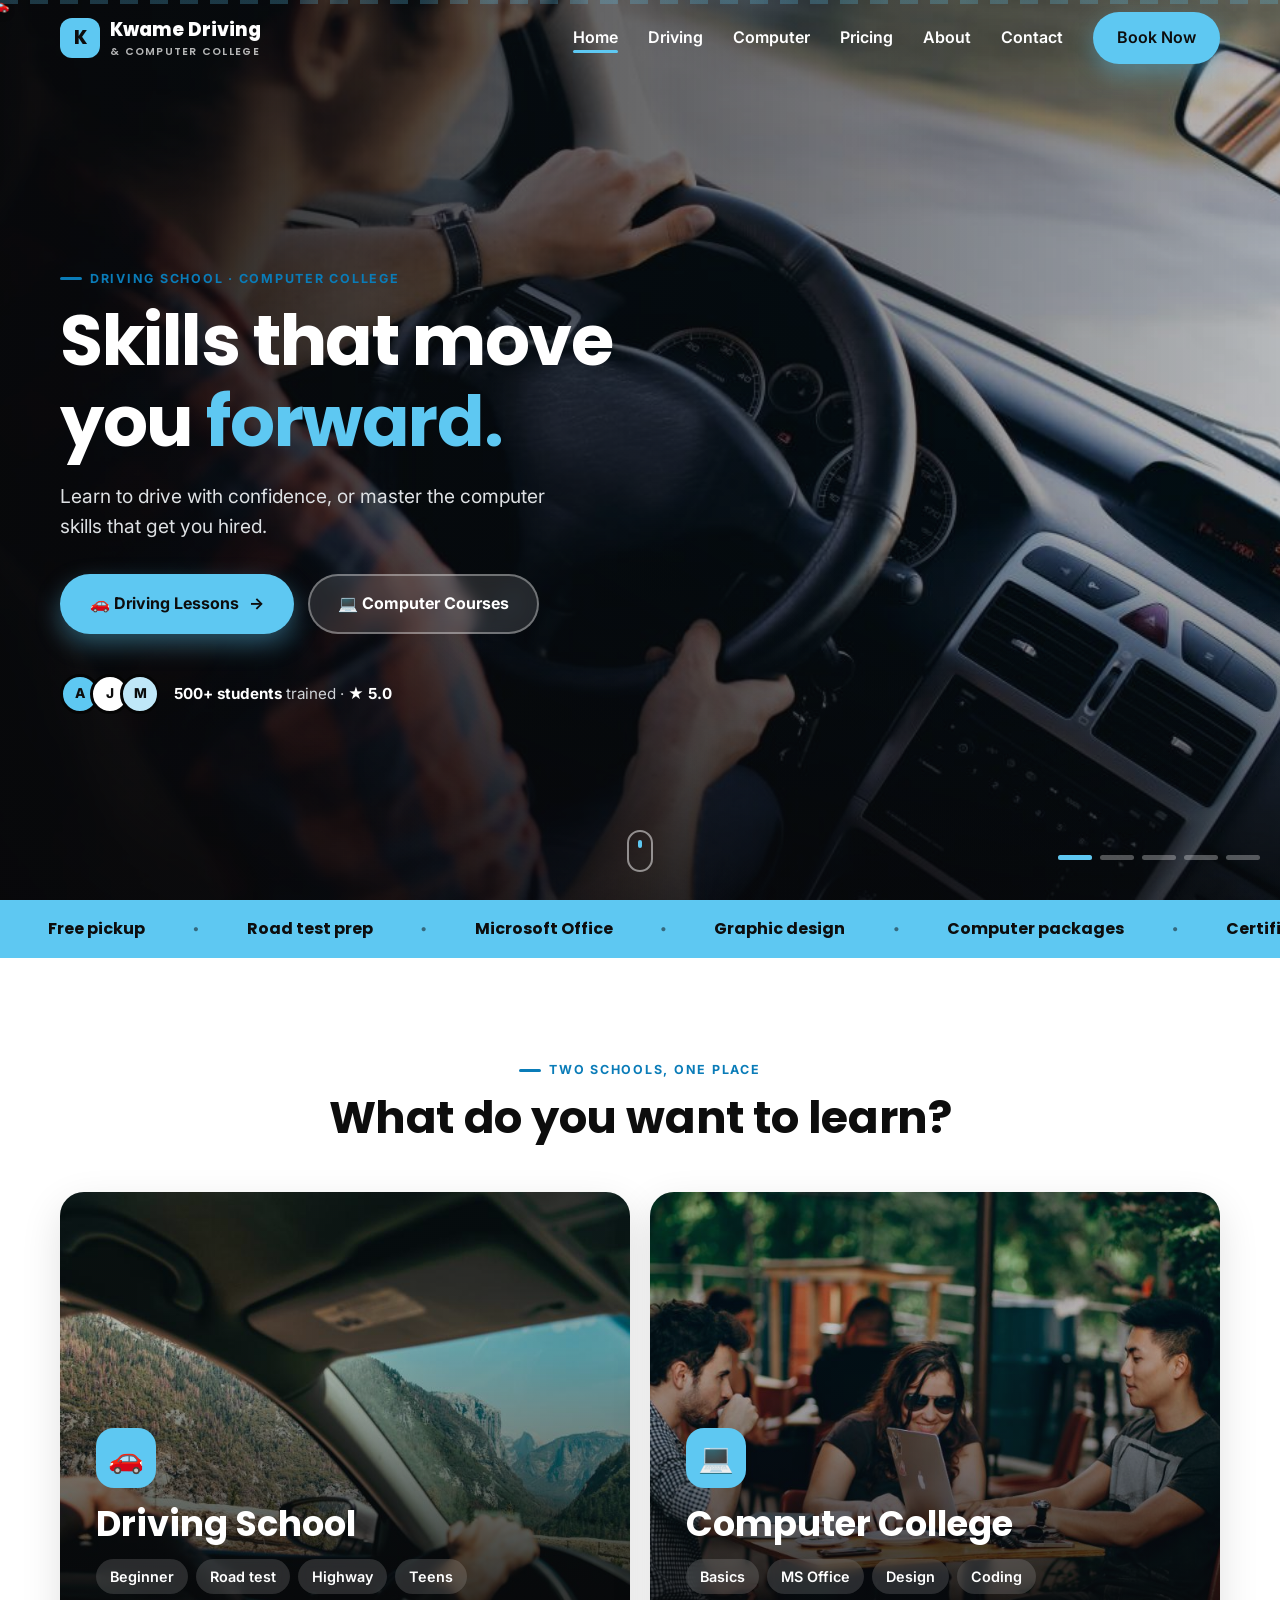
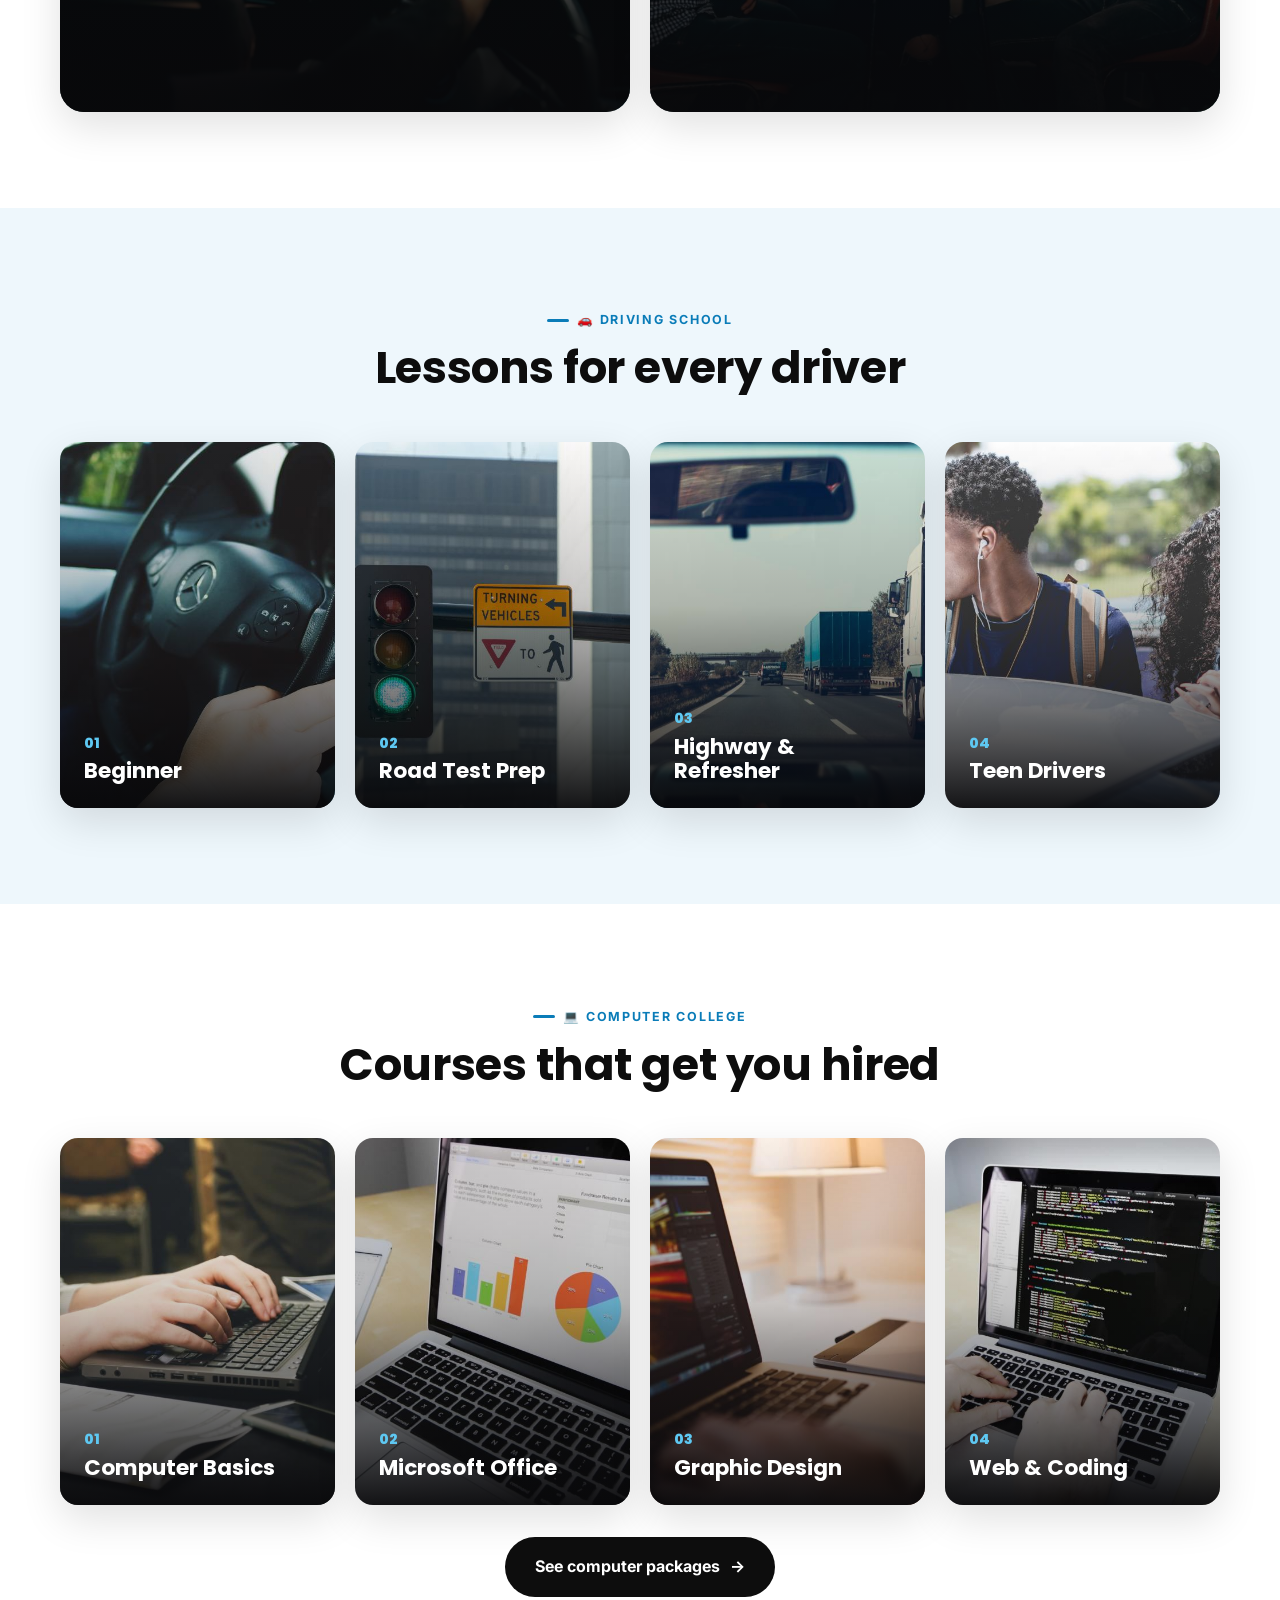
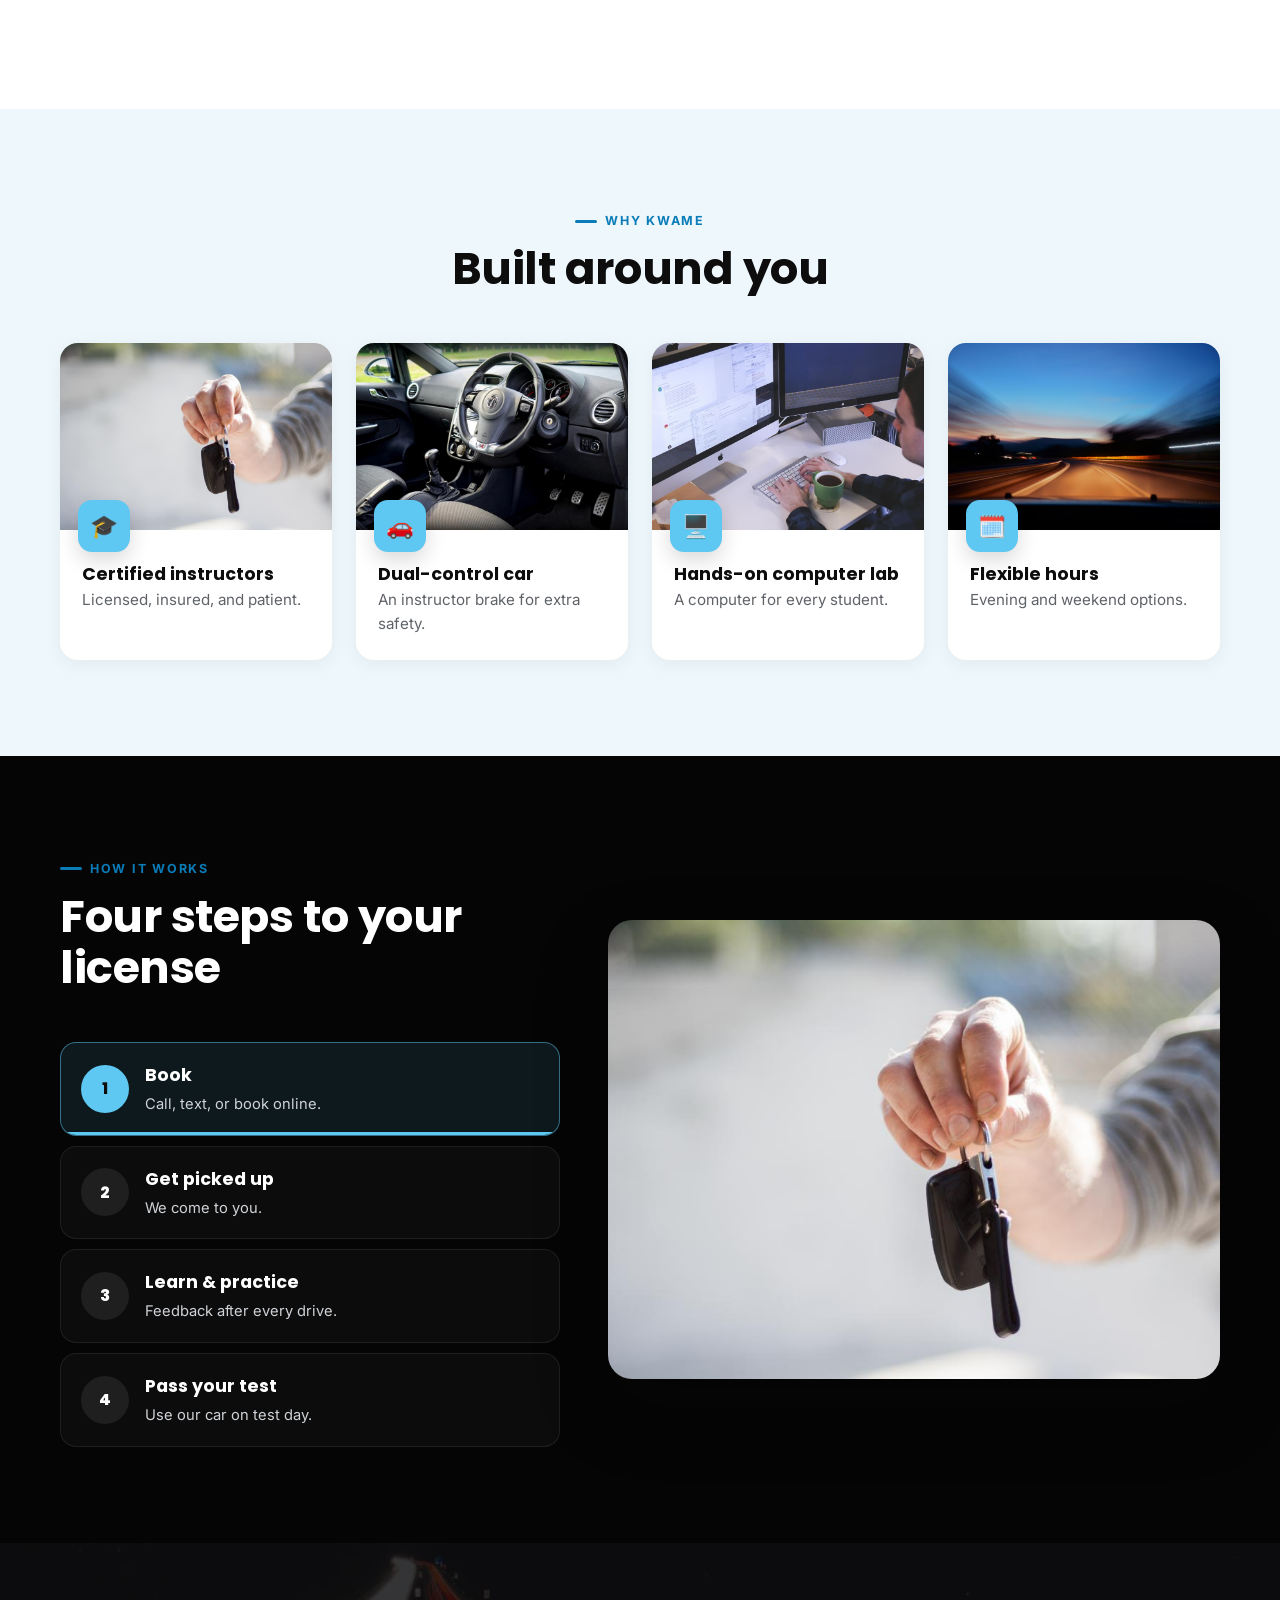
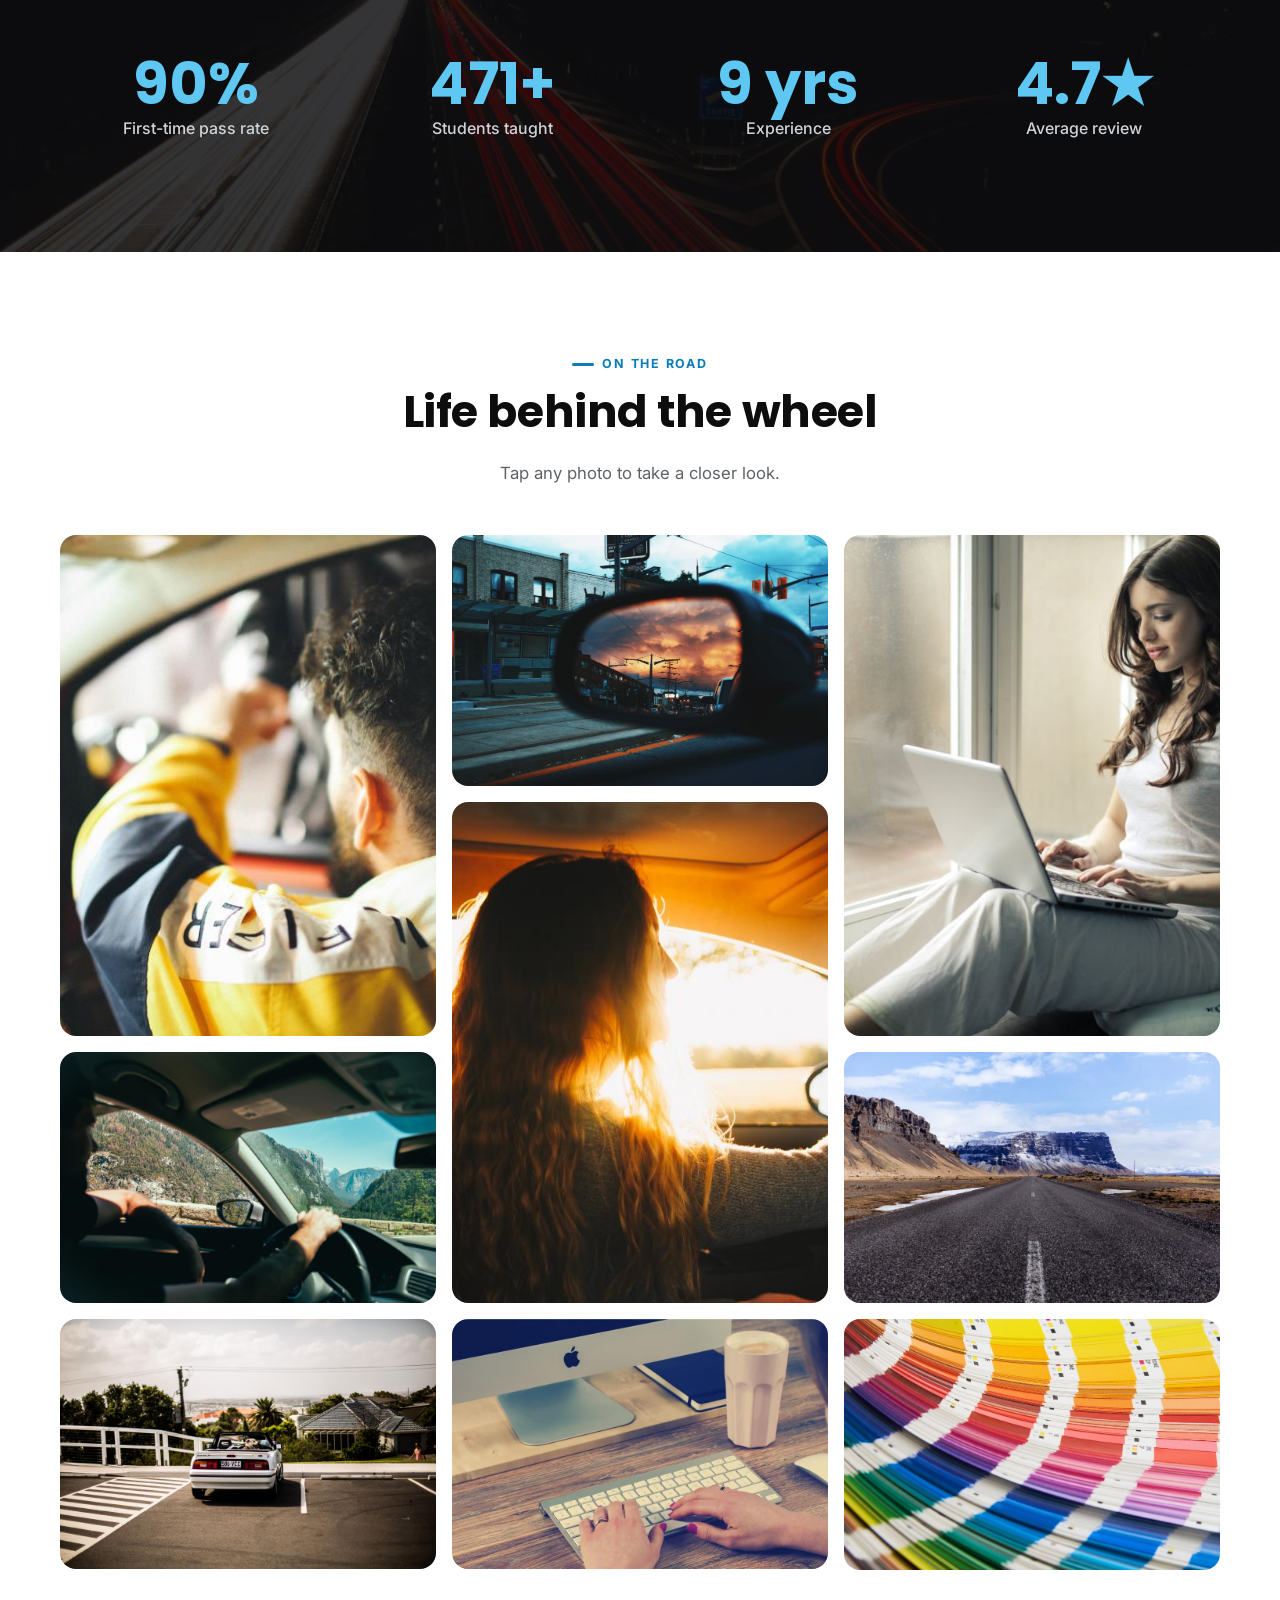
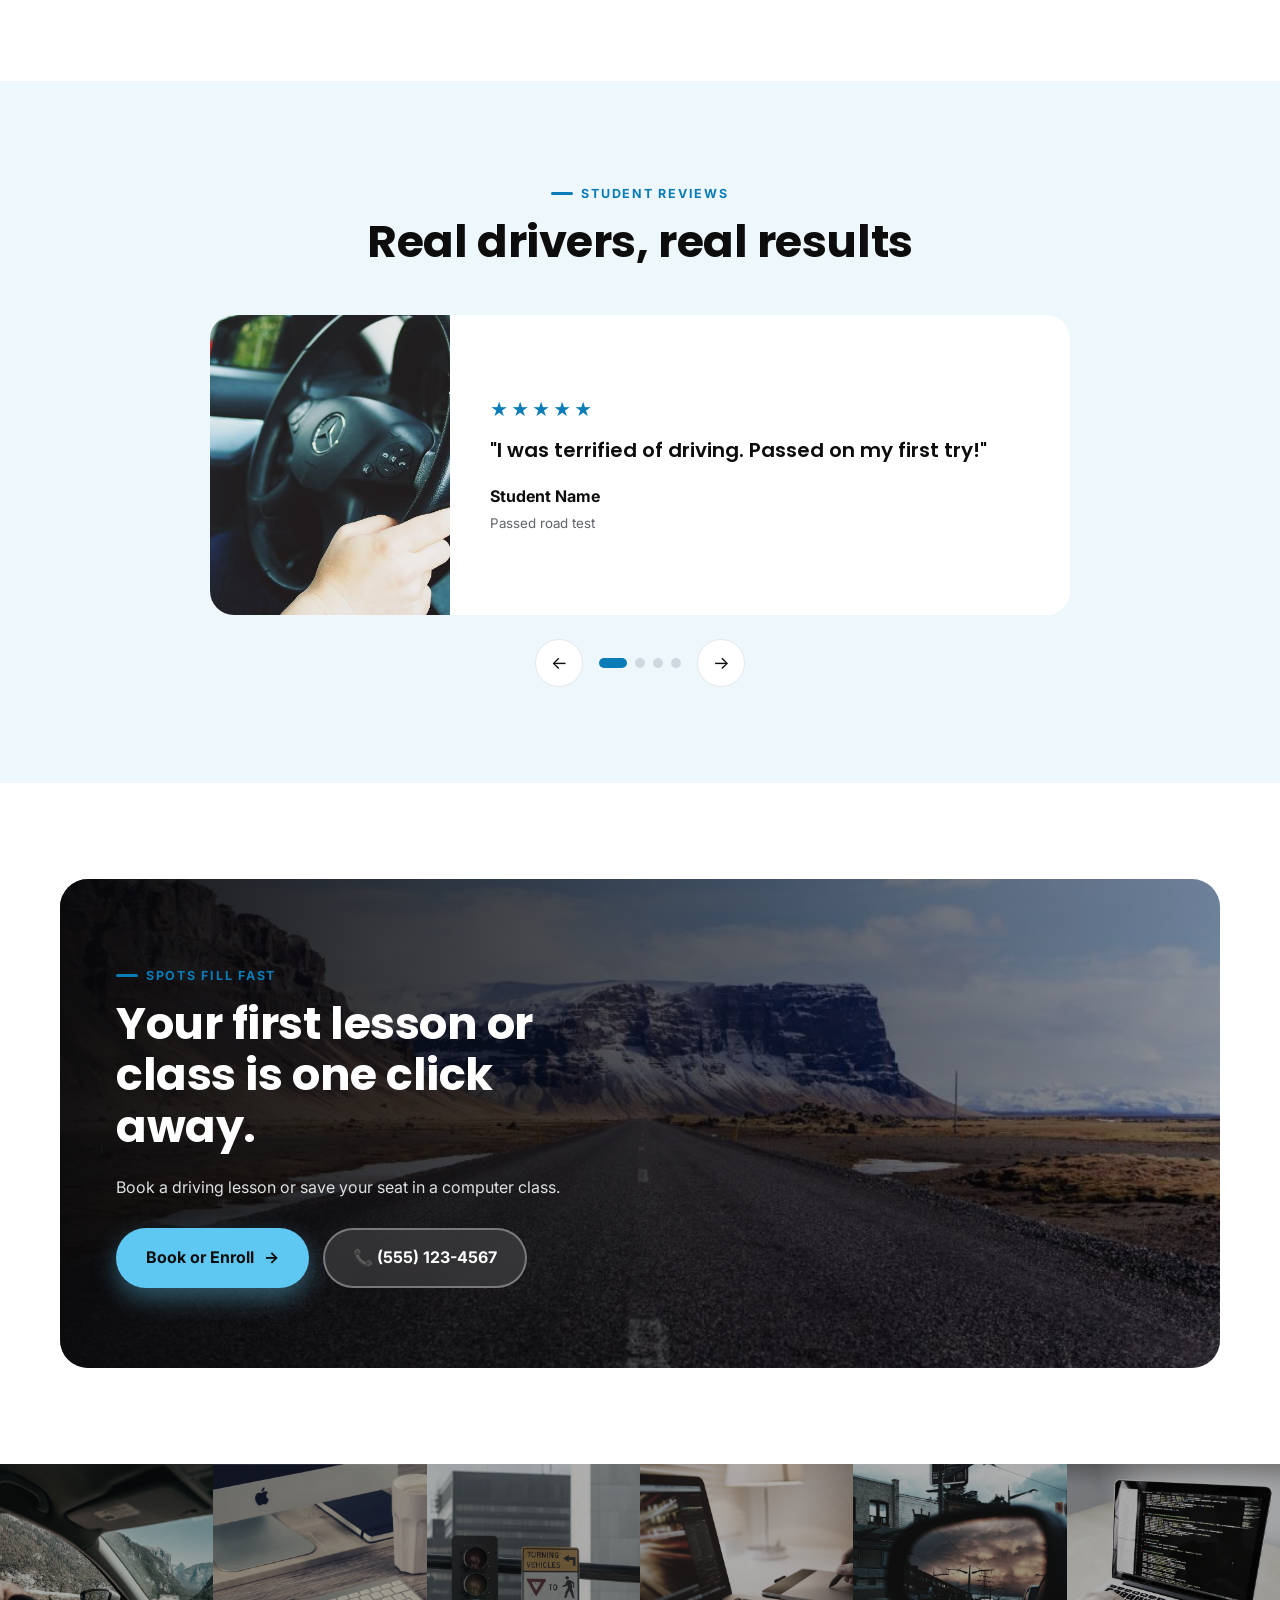
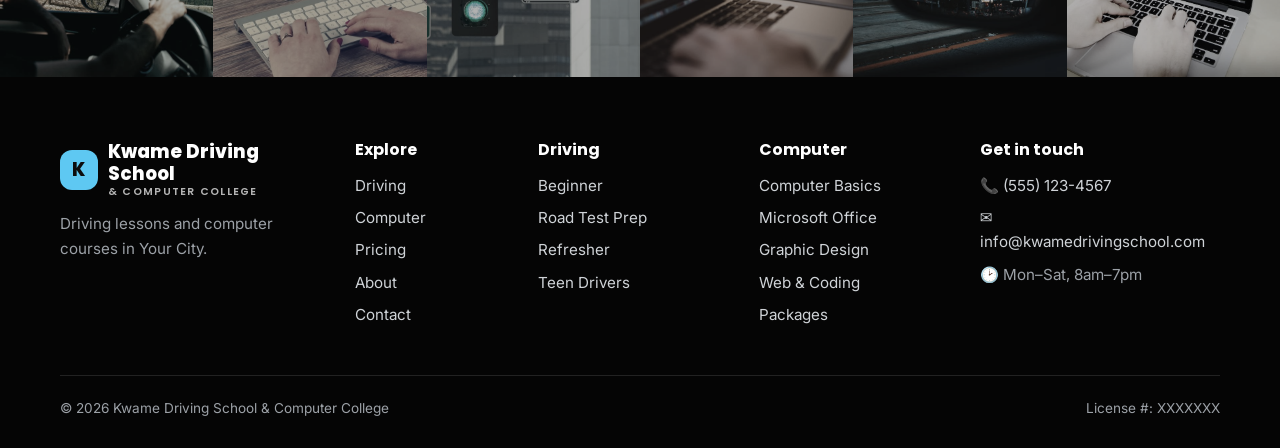
==== index.html @ 04b7e3d1 "Build Kwame Driving School & Computer College website Multi-page static site (HTML/CSS/JS) with driv" ====
<!DOCTYPE html>
<html lang="en">
<head>
  <meta charset="UTF-8" />
  <meta name="viewport" content="width=device-width, initial-scale=1.0" />
  <title>Kwame Driving School &amp; Computer College | Your City</title>
  <meta name="description" content="Driving lessons and computer courses in Your City. Road test prep, refresher lessons, Microsoft Office, graphic design, coding, and computer packages." />
  <link rel="preconnect" href="https://fonts.googleapis.com" />
  <link rel="preconnect" href="https://fonts.gstatic.com" crossorigin />
  <link href="https://fonts.googleapis.com/css2?family=Inter:wght@400;500;600;700&family=Poppins:wght@600;700;800&display=swap" rel="stylesheet" />
  <link rel="stylesheet" href="css/styles.css" />
  <link rel="preload" as="image" href="images/hero-driver.jpg" />
</head>
<body>

  <div class="road-progress" aria-hidden="true"><div class="bar"></div><span class="car">🚗</span></div>

  <header class="site-header">
    <div class="container nav">
      <a href="index.html" class="logo">
        <span class="logo-mark">K</span>
        <span>Kwame Driving<small>&amp; Computer College</small></span>
      </a>
      <button class="nav-toggle" aria-label="Open menu" aria-expanded="false"><span></span><span></span><span></span></button>
      <ul class="nav-links">
        <li><a href="index.html">Home</a></li>
        <li><a href="lessons.html">Driving</a></li>
        <li><a href="computers.html">Computer</a></li>
        <li><a href="pricing.html">Pricing</a></li>
        <li><a href="about.html">About</a></li>
        <li><a href="contact.html">Contact</a></li>
        <li><a href="contact.html" class="btn btn--primary">Book Now</a></li>
      </ul>
    </div>
  </header>

  <main>
    <!-- Hero slideshow -->
    <section class="hero">
      <div class="hero-slides">
        <div class="slide"><img src="images/hero-driver.jpg" alt="Driver with both hands on the steering wheel" /></div>
        <div class="slide"><img src="images/hands-on-wheel.jpg" alt="Driving along a mountain road" loading="lazy" /></div>
        <div class="slide"><img src="images/comp-group.jpg" alt="Students learning together on laptops" loading="lazy" /></div>
        <div class="slide"><img src="images/driver-sunset.jpg" alt="Driver at the wheel at sunset" loading="lazy" /></div>
        <div class="slide"><img src="images/comp-study.jpg" alt="Student working on a laptop" loading="lazy" /></div>
      </div>

      <div class="container">
        <div class="hero-content">
          <span class="eyebrow reveal">Driving School · Computer College</span>
          <h1 class="reveal" style="--d:.1s">Skills that move you <span class="hl">forward.</span></h1>
          <p class="lead reveal" style="--d:.2s">Learn to drive with confidence, or master the computer skills that get you hired.</p>
          <div class="hero-actions reveal" style="--d:.3s">
            <a href="lessons.html" class="btn btn--primary">🚗 Driving Lessons <span class="arrow">→</span></a>
            <a href="computers.html" class="btn btn--glass">💻 Computer Courses</a>
          </div>
          <div class="hero-trust reveal" style="--d:.4s">
            <div class="faces" aria-hidden="true"><span>A</span><span>J</span><span>M</span></div>
            <div><strong class="ph">500+ students</strong> trained · <strong class="ph">★ 5.0</strong></div>
          </div>
        </div>
      </div>

      <div class="hero-caption"><div class="hero-dots" aria-label="Choose photo"></div></div>
      <div class="scroll-cue" aria-hidden="true"></div>
    </section>

    <!-- Marquee -->
    <div class="marquee" aria-label="Highlights">
      <div class="marquee-track">
        <span>Free pickup</span><span>Road test prep</span><span>Microsoft Office</span><span>Graphic design</span><span>Computer packages</span><span>Certificates</span><span>Evenings &amp; Saturdays</span>
        <span aria-hidden="true">Free pickup</span><span aria-hidden="true">Road test prep</span><span aria-hidden="true">Microsoft Office</span><span aria-hidden="true">Graphic design</span><span aria-hidden="true">Computer packages</span><span aria-hidden="true">Certificates</span><span aria-hidden="true">Evenings &amp; Saturdays</span>
      </div>
    </div>

    <!-- Two schools: hover a panel to expand it -->
    <section class="section">
      <div class="container">
        <div class="section-head reveal">
          <span class="eyebrow">Two schools, one place</span>
          <h2>What do you want to learn?</h2>
        </div>
        <div class="duo reveal">
          <a class="duo-panel" href="lessons.html">
            <img src="images/hands-on-wheel.jpg" alt="Driving on a mountain road" loading="lazy" />
            <div class="duo-body">
              <span class="duo-icon">🚗</span>
              <h3>Driving School</h3>
              <ul class="duo-chips"><li>Beginner</li><li>Road test</li><li>Highway</li><li>Teens</li></ul>
              <span class="btn btn--primary">Explore Driving <span class="arrow">→</span></span>
            </div>
          </a>
          <a class="duo-panel" href="computers.html">
            <img src="images/comp-group.jpg" alt="Students learning on laptops" loading="lazy" />
            <div class="duo-body">
              <span class="duo-icon">💻</span>
              <h3>Computer College</h3>
              <ul class="duo-chips"><li>Basics</li><li>MS Office</li><li>Design</li><li>Coding</li></ul>
              <span class="btn btn--primary">Explore Computer <span class="arrow">→</span></span>
            </div>
          </a>
        </div>
      </div>
    </section>

    <!-- Driving tiles -->
    <section class="section section--soft">
      <div class="container">
        <div class="section-head reveal">
          <span class="eyebrow">🚗 Driving school</span>
          <h2>Lessons for every driver</h2>
        </div>
        <div class="tiles">
          <a class="tile reveal" href="lessons.html#beginner">
            <img src="images/start-engine.jpg" alt="Turning the key to start a car" loading="lazy" />
            <span class="go" aria-hidden="true">→</span>
            <div class="tile-body"><span class="num">01</span><h3>Beginner</h3><p>First time behind the wheel? We start slow and build you up.</p></div>
          </a>
          <a class="tile reveal" style="--d:.1s" href="lessons.html#road-test">
            <img src="images/traffic-light.jpg" alt="Traffic light at a city intersection" loading="lazy" />
            <span class="go" aria-hidden="true">→</span>
            <div class="tile-body"><span class="num">02</span><h3>Road Test Prep</h3><p>Mock tests, real routes, and our car on test day.</p></div>
          </a>
          <a class="tile reveal" style="--d:.2s" href="lessons.html#refresher">
            <img src="images/highway-trucks.jpg" alt="Driving on a highway beside trucks" loading="lazy" />
            <span class="go" aria-hidden="true">→</span>
            <div class="tile-body"><span class="num">03</span><h3>Highway &amp; Refresher</h3><p>Merging, lane changes, and rebuilding confidence.</p></div>
          </a>
          <a class="tile reveal" style="--d:.3s" href="lessons.html#teen">
            <img src="images/teen-drivers.jpg" alt="Two young people standing beside a car" loading="lazy" />
            <span class="go" aria-hidden="true">→</span>
            <div class="tile-body"><span class="num">04</span><h3>Teen Drivers</h3><p>School pickup and progress updates for parents.</p></div>
          </a>
        </div>
        <p class="swipe-hint">← Swipe to see more →</p>
      </div>
    </section>

    <!-- Computer tiles -->
    <section class="section">
      <div class="container">
        <div class="section-head reveal">
          <span class="eyebrow">💻 Computer college</span>
          <h2>Courses that get you hired</h2>
        </div>
        <div class="tiles">
          <a class="tile reveal" href="computers.html#basics">
            <img src="images/comp-basics.jpg" alt="Student typing on a laptop" loading="lazy" />
            <span class="go" aria-hidden="true">→</span>
            <div class="tile-body"><span class="num">01</span><h3>Computer Basics</h3><p>Typing, files, and Windows. No experience needed.</p></div>
          </a>
          <a class="tile reveal" style="--d:.1s" href="computers.html#office">
            <img src="images/comp-office.jpg" alt="Spreadsheet charts on a laptop" loading="lazy" />
            <span class="go" aria-hidden="true">→</span>
            <div class="tile-body"><span class="num">02</span><h3>Microsoft Office</h3><p>Word, Excel, and PowerPoint for work and school.</p></div>
          </a>
          <a class="tile reveal" style="--d:.2s" href="computers.html#design">
            <img src="images/comp-design.jpg" alt="Designer using a pen tablet" loading="lazy" />
            <span class="go" aria-hidden="true">→</span>
            <div class="tile-body"><span class="num">03</span><h3>Graphic Design</h3><p>Flyers, logos, and social media graphics.</p></div>
          </a>
          <a class="tile reveal" style="--d:.3s" href="computers.html#coding">
            <img src="images/comp-coding.jpg" alt="Writing code on a laptop" loading="lazy" />
            <span class="go" aria-hidden="true">→</span>
            <div class="tile-body"><span class="num">04</span><h3>Web &amp; Coding</h3><p>Build and publish your first website.</p></div>
          </a>
        </div>
        <p class="swipe-hint">← Swipe to see more →</p>
        <p class="text-center mt-32"><a href="computers.html#packages" class="btn btn--black">See computer packages <span class="arrow">→</span></a></p>
      </div>
    </section>

    <!-- Why us: photo cards -->
    <section class="section section--soft">
      <div class="container">
        <div class="section-head reveal">
          <span class="eyebrow">Why Kwame</span>
          <h2>Built around you</h2>
        </div>
        <div class="photo-cards">
          <article class="photo-card reveal">
            <div class="ph-img"><div class="clip"><img src="images/car-keys.jpg" alt="Handing over car keys" loading="lazy" /></div><span class="badge">🎓</span></div>
            <div class="body"><h3>Certified instructors</h3><p>Licensed, insured, and patient.</p></div>
          </article>
          <article class="photo-card reveal" style="--d:.1s">
            <div class="ph-img"><div class="clip"><img src="images/dual-control.jpg" alt="Modern car interior with steering wheel and pedals" loading="lazy" /></div><span class="badge">🚗</span></div>
            <div class="body"><h3>Dual-control car</h3><p>An instructor brake for extra safety.</p></div>
          </article>
          <article class="photo-card reveal" style="--d:.2s">
            <div class="ph-img"><div class="clip"><img src="images/comp-desktop.jpg" alt="Student working at a desktop computer" loading="lazy" /></div><span class="badge">🖥️</span></div>
            <div class="body"><h3>Hands-on computer lab</h3><p class="ph">A computer for every student.</p></div>
          </article>
          <article class="photo-card reveal" style="--d:.3s">
            <div class="ph-img"><div class="clip"><img src="images/dusk-drive.jpg" alt="Road at dusk seen through the windshield" loading="lazy" /></div><span class="badge">🗓️</span></div>
            <div class="body"><h3>Flexible hours</h3><p>Evening and weekend options.</p></div>
          </article>
        </div>
      </div>
    </section>

    <!-- Journey: interactive steps -->
    <section class="section section--dark">
      <div class="container">
        <div class="journey" data-tabs="vertical" data-autoplay>
          <div>
            <div class="section-head section-head--left reveal">
              <span class="eyebrow">How it works</span>
              <h2>Four steps to your license</h2>
            </div>
            <ul class="journey-steps" role="tablist" aria-orientation="vertical">
              <li><button role="tab" type="button"><span class="n">1</span><strong>Book</strong><small>Call, text, or book online.</small></button></li>
              <li><button role="tab" type="button"><span class="n">2</span><strong>Get picked up</strong><small>We come to you.</small></button></li>
              <li><button role="tab" type="button"><span class="n">3</span><strong>Learn &amp; practice</strong><small>Feedback after every drive.</small></button></li>
              <li><button role="tab" type="button"><span class="n">4</span><strong>Pass your test</strong><small>Use our car on test day.</small></button></li>
            </ul>
          </div>
          <div class="journey-stage reveal zoom" data-stage>
            <img src="images/car-keys.jpg" alt="Handing over car keys" loading="lazy" />
            <img src="images/city-street.jpg" alt="City street pickup" loading="lazy" />
            <img src="images/mirror-check.jpg" alt="Checking the side mirror" loading="lazy" />
            <img src="images/open-road.jpg" alt="Open road ahead" loading="lazy" />
          </div>
          <!-- Panels are visually represented by the photo stage -->
          <div role="tabpanel" class="sr-only">Book a lesson by phone, text, or online form.</div>
          <div role="tabpanel" class="sr-only" hidden>Your instructor picks you up from home, school, or work.</div>
          <div role="tabpanel" class="sr-only" hidden>Structured lessons with feedback after every drive.</div>
          <div role="tabpanel" class="sr-only" hidden>Practice the test route and use our car on test day.</div>
        </div>
      </div>
    </section>

    <!-- Stats with parallax photo -->
    <section class="stats-band">
      <img src="images/night-highway.jpg" alt="" data-parallax="0.15" loading="lazy" />
      <div class="container">
        <div class="stats">
          <div><strong class="ph" data-count="95" data-suffix="%">0%</strong><span>First-time pass rate</span></div>
          <div><strong class="ph" data-count="500" data-suffix="+">0</strong><span>Students taught</span></div>
          <div><strong class="ph" data-count="10" data-suffix=" yrs">0</strong><span>Experience</span></div>
          <div><strong class="ph" data-count="5.0" data-suffix="★">0</strong><span>Average review</span></div>
        </div>
      </div>
    </section>

    <!-- Gallery -->
    <section class="section">
      <div class="container">
        <div class="section-head reveal">
          <span class="eyebrow">On the road</span>
          <h2>Life behind the wheel</h2>
          <p>Tap any photo to take a closer look.</p>
        </div>
        <div class="gallery reveal" data-gallery>
          <button type="button" class="tall"><img src="images/driver-turning.jpg" alt="Driver checking over their shoulder" loading="lazy" /></button>
          <button type="button"><img src="images/hands-on-wheel.jpg" alt="Hands on the wheel on a mountain road" loading="lazy" /></button>
          <button type="button"><img src="images/parking-lot.jpg" alt="Car parked between lines in a lot" loading="lazy" /></button>
          <button type="button"><img src="images/mirror-check.jpg" alt="Sunset reflected in the side mirror" loading="lazy" /></button>
          <button type="button" class="tall"><img src="images/driver-sunset.jpg" alt="Driver at sunset" loading="lazy" /></button>
          <button type="button"><img src="images/comp-typing.jpg" alt="Hands typing on a keyboard" loading="lazy" /></button>
          <button type="button" class="tall"><img src="images/comp-student.jpg" alt="Student learning on a laptop" loading="lazy" /></button>
          <button type="button"><img src="images/road-ahead.jpg" alt="Straight road toward the mountains" loading="lazy" /></button>
          <button type="button"><img src="images/comp-colors.jpg" alt="Color swatches from a design class" loading="lazy" /></button>
        </div>
      </div>
    </section>

    <!-- Reviews carousel (placeholders: replace with real student reviews) -->
    <section class="section section--soft">
      <div class="container">
        <div class="section-head reveal">
          <span class="eyebrow">Student reviews</span>
          <h2>Real drivers, real results</h2>
        </div>
        <div class="carousel reveal" data-carousel aria-roledescription="carousel">
          <div class="carousel-viewport">
            <div class="carousel-track">
              <div class="review ph">
                <img src="images/start-engine.jpg" alt="" loading="lazy" />
                <div class="text">
                  <div class="stars" aria-label="5 stars">★★★★★</div>
                  <blockquote>"I was terrified of driving. Passed on my first try!"</blockquote>
                  <div class="who"><strong>Student Name</strong><small>Passed road test</small></div>
                </div>
              </div>
              <div class="review ph">
                <img src="images/city-street.jpg" alt="" loading="lazy" />
                <div class="text">
                  <div class="stars" aria-label="5 stars">★★★★★</div>
                  <blockquote>"School pickup made it so easy. My daughter loved every lesson."</blockquote>
                  <div class="who"><strong>Parent Name</strong><small>Parent of teen driver</small></div>
                </div>
              </div>
              <div class="review ph">
                <img src="images/highway-trucks.jpg" alt="" loading="lazy" />
                <div class="text">
                  <div class="stars" aria-label="5 stars">★★★★★</div>
                  <blockquote>"Two highway lessons and I feel like myself again."</blockquote>
                  <div class="who"><strong>Student Name</strong><small>Refresher student</small></div>
                </div>
              </div>
              <div class="review ph">
                <img src="images/comp-office.jpg" alt="" loading="lazy" />
                <div class="text">
                  <div class="stars" aria-label="5 stars">★★★★★</div>
                  <blockquote>"The Office Pro package helped me land an admin job."</blockquote>
                  <div class="who"><strong>Student Name</strong><small>Computer college graduate</small></div>
                </div>
              </div>
            </div>
          </div>
          <div class="carousel-controls">
            <button class="arrow-btn prev" type="button" aria-label="Previous review">←</button>
            <div class="carousel-dots"></div>
            <button class="arrow-btn next" type="button" aria-label="Next review">→</button>
          </div>
        </div>
      </div>
    </section>

    <!-- CTA -->
    <section class="section">
      <div class="container">
        <div class="cta-photo reveal zoom">
          <img src="images/road-ahead.jpg" alt="" loading="lazy" />
          <span class="eyebrow">Spots fill fast</span>
          <h2>Your first lesson or class is one click away.</h2>
          <p>Book a driving lesson or save your seat in a computer class.</p>
          <div class="actions">
            <a href="contact.html" class="btn btn--primary">Book or Enroll <span class="arrow">→</span></a>
            <a href="tel:+15551234567" class="btn btn--glass ph">📞 (555) 123-4567</a>
          </div>
        </div>
      </div>
    </section>
  </main>

  <footer class="site-footer">
    <div class="footer-photos" aria-hidden="true">
      <img src="images/hands-on-wheel.jpg" alt="" loading="lazy" />
      <img src="images/comp-typing.jpg" alt="" loading="lazy" />
      <img src="images/traffic-light.jpg" alt="" loading="lazy" />
      <img src="images/comp-design.jpg" alt="" loading="lazy" />
      <img src="images/mirror-check.jpg" alt="" loading="lazy" />
      <img src="images/comp-coding.jpg" alt="" loading="lazy" />
    </div>
    <div class="container">
      <div class="footer-grid">
        <div>
          <a href="index.html" class="logo"><span class="logo-mark">K</span><span>Kwame Driving School<small>&amp; Computer College</small></span></a>
          <p>Driving lessons and computer courses in <span class="ph">Your City</span>.</p>
        </div>
        <div>
          <h4>Explore</h4>
          <ul>
            <li><a href="lessons.html">Driving</a></li>
            <li><a href="computers.html">Computer</a></li>
            <li><a href="pricing.html">Pricing</a></li>
            <li><a href="about.html">About</a></li>
            <li><a href="contact.html">Contact</a></li>
          </ul>
        </div>
        <div>
          <h4>Driving</h4>
          <ul>
            <li><a href="lessons.html#beginner">Beginner</a></li>
            <li><a href="lessons.html#road-test">Road Test Prep</a></li>
            <li><a href="lessons.html#refresher">Refresher</a></li>
            <li><a href="lessons.html#teen">Teen Drivers</a></li>
          </ul>
        </div>
        <div>
          <h4>Computer</h4>
          <ul>
            <li><a href="computers.html#basics">Computer Basics</a></li>
            <li><a href="computers.html#office">Microsoft Office</a></li>
            <li><a href="computers.html#design">Graphic Design</a></li>
            <li><a href="computers.html#coding">Web &amp; Coding</a></li>
            <li><a href="computers.html#packages">Packages</a></li>
          </ul>
        </div>
        <div>
          <h4>Get in touch</h4>
          <ul>
            <li><a class="ph" href="tel:+15551234567">📞 (555) 123-4567</a></li>
            <li><a class="ph" href="mailto:info@kwamedrivingschool.com">✉️ info@kwamedrivingschool.com</a></li>
            <li class="ph">🕑 Mon–Sat, 8am–7pm</li>
          </ul>
        </div>
      </div>
      <div class="footer-bottom">
        <span>© <span data-year></span> Kwame Driving School &amp; Computer College</span>
        <span class="ph">License #: XXXXXXX</span>
      </div>
    </div>
  </footer>

  <button class="to-top" type="button" aria-label="Back to top">↑</button>
  <a class="btn btn--primary mobile-cta" href="contact.html">Book or Enroll →</a>

  <script src="js/main.js"></script>
</body>
</html>
---- css/styles.css ----
/* ==========================================================================
   Kwame Driving School — shared styles
   Brand colors live in :root. Change them here and the whole site updates.
   ========================================================================== */

:root {
  --black: #0d0d0d;
  --black-2: #262626;
  --black-deep: #050505;
  --blue: #5ec8f2;
  --blue-dark: #0a7cb8;
  --ink: #111111;
  --muted: #5f6368;
  --line: #e1e8ee;
  --bg: #ffffff;
  --bg-soft: #eef7fc;
  --green: #1f9d55;
  --radius: 18px;
  --shadow: 0 14px 40px rgba(0, 0, 0, 0.12);
  --shadow-lg: 0 30px 70px rgba(8, 8, 10, 0.28);
  --max: 1200px;
  --header-h: 76px;
  --ease: cubic-bezier(0.22, 1, 0.36, 1);
}

*,
*::before,
*::after { box-sizing: border-box; }

html { scroll-behavior: smooth; scroll-padding-top: var(--header-h); }

body {
  margin: 0;
  font-family: "Inter", system-ui, -apple-system, "Segoe UI", Roboto, sans-serif;
  color: var(--ink);
  background: var(--bg);
  line-height: 1.6;
  -webkit-font-smoothing: antialiased;
  overflow-x: hidden;
}
body.no-scroll { overflow: hidden; }

[hidden] { display: none !important; }
img { max-width: 100%; display: block; }
a { color: inherit; }
button { font: inherit; }

h1, h2, h3, h4 {
  font-family: "Poppins", "Inter", system-ui, sans-serif;
  line-height: 1.15;
  margin: 0 0 0.5em;
  color: var(--black);
}
h1 { font-size: clamp(2.4rem, 6vw, 4.4rem); letter-spacing: -0.02em; }
h2 { font-size: clamp(1.8rem, 4vw, 2.8rem); letter-spacing: -0.01em; }
h3 { font-size: 1.25rem; }
p  { margin: 0 0 1em; }

:focus-visible { outline: 3px solid var(--blue); outline-offset: 3px; border-radius: 6px; }

.container { width: 100%; max-width: var(--max); margin: 0 auto; padding: 0 20px; }
.section { padding: 96px 0; }
.section--soft { background: var(--bg-soft); }
.section--dark { background: var(--black-deep); color: #cfd3d7; }
.section--dark h2, .section--dark h3 { color: #fff; }

.section-head { max-width: 640px; margin: 0 auto 48px; text-align: center; }
.section-head p { color: var(--muted); font-size: 1.05rem; }
.section--dark .section-head p { color: #a7adb3; }
.section-head--left { margin-left: 0; text-align: left; }

.eyebrow {
  display: inline-flex;
  align-items: center;
  gap: 8px;
  font-size: 0.78rem;
  font-weight: 700;
  letter-spacing: 0.14em;
  text-transform: uppercase;
  color: var(--blue-dark);
  margin-bottom: 12px;
}
.eyebrow::before { content: ""; width: 22px; height: 3px; border-radius: 2px; background: currentColor; }

/* ---------- Buttons ---------- */
.btn {
  display: inline-flex;
  align-items: center;
  justify-content: center;
  gap: 10px;
  padding: 15px 28px;
  border-radius: 999px;
  font-weight: 700;
  font-size: 1rem;
  text-decoration: none;
  border: 2px solid transparent;
  cursor: pointer;
  position: relative;
  overflow: hidden;
  isolation: isolate;
  transition: transform 0.25s var(--ease), box-shadow 0.25s var(--ease), background 0.2s, color 0.2s;
}
.btn::after {
  /* sheen sweep on hover */
  content: "";
  position: absolute;
  inset: 0;
  background: linear-gradient(120deg, transparent 30%, rgba(255, 255, 255, 0.45) 50%, transparent 70%);
  transform: translateX(-120%);
  transition: transform 0.6s var(--ease);
  z-index: -1;
}
.btn:hover { transform: translateY(-3px); }
.btn:hover::after { transform: translateX(120%); }
.btn:active { transform: translateY(0); }
.btn:disabled { opacity: 0.6; cursor: wait; }
.btn--primary { background: var(--blue); color: var(--black); box-shadow: 0 10px 24px rgba(94, 200, 242, 0.4); }
.btn--primary:hover { background: #8ad8f7; box-shadow: 0 16px 34px rgba(94, 200, 242, 0.5); }
.btn--glass { background: rgba(255, 255, 255, 0.12); color: #fff; border-color: rgba(255, 255, 255, 0.35); backdrop-filter: blur(8px); }
.btn--glass:hover { background: rgba(255, 255, 255, 0.22); }
.btn--black { background: var(--black); color: #fff; }
.btn--black:hover { background: var(--black-2); box-shadow: var(--shadow); }
.btn--ghost { background: transparent; color: var(--black); border-color: var(--line); }
.btn--ghost:hover { border-color: var(--black); }
.btn--block { width: 100%; }
.btn .arrow { transition: transform 0.25s var(--ease); }
.btn:hover .arrow { transform: translateX(4px); }

/* ---------- Road progress bar ---------- */
.road-progress {
  position: fixed;
  top: 0;
  left: 0;
  right: 0;
  height: 4px;
  z-index: 200;
  background: repeating-linear-gradient(90deg, rgba(94, 200, 242, 0.25) 0 18px, transparent 18px 30px);
  pointer-events: none;
}
.road-progress .bar { height: 100%; width: 0; background: var(--blue); }
.road-progress .car {
  position: absolute;
  top: -3px;
  left: 0;
  font-size: 15px;
  line-height: 1;
  transform: translateX(-50%) scaleX(-1);
  filter: drop-shadow(0 2px 3px rgba(0, 0, 0, 0.3));
}

/* ---------- Header ---------- */
.site-header {
  position: fixed;
  top: 0;
  left: 0;
  right: 0;
  z-index: 100;
  height: var(--header-h);
  transition: background 0.3s, box-shadow 0.3s, height 0.3s var(--ease);
}
.site-header.scrolled {
  background: rgba(255, 255, 255, 0.92);
  backdrop-filter: blur(14px) saturate(160%);
  box-shadow: 0 6px 24px rgba(0, 0, 0, 0.08);
  --header-h: 64px;
}
/* backdrop-filter would trap the fixed full-screen menu inside the header */
.site-header.menu-open { backdrop-filter: none; }
.nav { display: flex; align-items: center; justify-content: space-between; height: 100%; gap: 20px; }

.logo {
  display: flex;
  align-items: center;
  gap: 10px;
  text-decoration: none;
  font-family: "Poppins", sans-serif;
  font-weight: 800;
  font-size: 1.15rem;
  color: #fff;
  transition: color 0.3s;
}
.scrolled .logo { color: var(--black); }
.logo-mark {
  width: 40px;
  height: 40px;
  border-radius: 12px;
  background: var(--blue);
  display: grid;
  place-items: center;
  color: var(--black);
  font-size: 1.15rem;
  transition: transform 0.4s var(--ease);
}
.logo:hover .logo-mark { transform: rotate(-12deg) scale(1.05); }
.logo small { display: block; font-size: 0.66rem; font-weight: 600; opacity: 0.7; letter-spacing: 0.12em; text-transform: uppercase; }

.nav-links { display: flex; align-items: center; gap: 30px; list-style: none; margin: 0; padding: 0; }
.nav-links a { text-decoration: none; font-weight: 600; color: #fff; position: relative; transition: color 0.3s; }
.scrolled .nav-links a:not(.btn) { color: var(--ink); }
.nav-links a:not(.btn)::after {
  content: "";
  position: absolute;
  left: 0;
  bottom: -6px;
  width: 100%;
  height: 3px;
  border-radius: 2px;
  background: var(--blue);
  transform: scaleX(0);
  transform-origin: left;
  transition: transform 0.3s var(--ease);
}
.nav-links a:not(.btn):hover::after,
.nav-links a.active::after { transform: scaleX(1); }
.nav-links .btn { padding: 11px 22px; color: var(--black); }
.nav-phone { display: inline-flex; align-items: center; gap: 6px; }

.nav-toggle {
  display: none;
  background: rgba(255, 255, 255, 0.15);
  border: 0;
  border-radius: 12px;
  padding: 10px;
  cursor: pointer;
}
.scrolled .nav-toggle { background: var(--bg-soft); }
.nav-toggle span { display: block; width: 22px; height: 2px; background: #fff; margin: 5px 0; transition: transform 0.3s var(--ease), opacity 0.2s; }
.scrolled .nav-toggle span { background: var(--black); }

@media (max-width: 1060px) {
  .nav-toggle { display: block; z-index: 2; }
  .nav-links {
    position: fixed;
    inset: 0;
    flex-direction: column;
    justify-content: center;
    gap: 6px;
    background: rgba(8, 8, 10, 0.97);
    backdrop-filter: blur(10px);
    clip-path: circle(0 at calc(100% - 40px) 38px);
    transition: clip-path 0.6s var(--ease);
  }
  .nav-links.open { clip-path: circle(150% at calc(100% - 40px) 38px); }
  .nav-links li { opacity: 0; transform: translateY(16px); transition: opacity 0.4s, transform 0.4s var(--ease); }
  .nav-links.open li { opacity: 1; transform: none; }
  .nav-links.open li:nth-child(2) { transition-delay: 0.05s; }
  .nav-links.open li:nth-child(3) { transition-delay: 0.1s; }
  .nav-links.open li:nth-child(4) { transition-delay: 0.15s; }
  .nav-links.open li:nth-child(5) { transition-delay: 0.2s; }
  .nav-links.open li:nth-child(6) { transition-delay: 0.25s; }
  .nav-links a:not(.btn), .scrolled .nav-links a:not(.btn) { color: #fff; font-size: 1.6rem; font-family: "Poppins", sans-serif; display: block; padding: 8px; }
  .nav-links .btn { margin-top: 18px; font-size: 1.05rem; }
  .nav-toggle[aria-expanded="true"] span { background: #fff; }
  .nav-toggle[aria-expanded="true"] span:nth-child(1) { transform: translateY(7px) rotate(45deg); }
  .nav-toggle[aria-expanded="true"] span:nth-child(2) { opacity: 0; }
  .nav-toggle[aria-expanded="true"] span:nth-child(3) { transform: translateY(-7px) rotate(-45deg); }
}

/* ---------- Hero slideshow ---------- */
.hero {
  position: relative;
  min-height: 100vh;
  min-height: 100svh;
  display: flex;
  align-items: center;
  color: #fff;
  overflow: hidden;
  background: var(--black-deep);
}
.hero-slides, .hero-slides .slide { position: absolute; inset: 0; }
.hero-slides .slide { opacity: 0; transition: opacity 1.4s ease; }
.hero-slides .slide.active { opacity: 1; }
.hero-slides img { width: 100%; height: 100%; object-fit: cover; transform: scale(1.12); }
.hero-slides .slide.active img { animation: kenburns 7s ease-out forwards; }
@keyframes kenburns { from { transform: scale(1.12) translate(1%, 1%); } to { transform: scale(1) translate(0, 0); } }
.hero::before {
  content: "";
  position: absolute;
  inset: 0;
  z-index: 1;
  background:
    linear-gradient(90deg, rgba(8, 8, 10, 0.92) 0%, rgba(8, 8, 10, 0.6) 50%, rgba(8, 8, 10, 0.25) 100%),
    linear-gradient(0deg, rgba(8, 8, 10, 0.7), transparent 40%);
}
.hero-content { position: relative; z-index: 2; padding-top: var(--header-h); max-width: 680px; }
.hero h1 { color: #fff; margin-bottom: 18px; }
.hero h1 .hl { color: var(--blue); display: inline-block; }
.hero .lead { font-size: 1.2rem; color: #dde0e3; max-width: 520px; margin-bottom: 32px; }
.hero-actions { display: flex; gap: 14px; flex-wrap: wrap; }

.hero-caption {
  position: absolute;
  z-index: 2;
  right: 20px;
  bottom: 40px;
  display: flex;
  align-items: center;
  gap: 16px;
}
.hero-dots { display: flex; gap: 8px; }
.hero-dots button {
  width: 34px;
  height: 5px;
  border: 0;
  padding: 0;
  border-radius: 3px;
  background: rgba(255, 255, 255, 0.3);
  cursor: pointer;
  overflow: hidden;
  position: relative;
}
.hero-dots button::after { content: ""; position: absolute; inset: 0; background: var(--blue); transform: scaleX(0); transform-origin: left; }
.hero-dots button.active::after { animation: fill 6s linear forwards; }
@keyframes fill { to { transform: scaleX(1); } }

.hero-trust {
  display: flex;
  align-items: center;
  gap: 14px;
  margin-top: 40px;
  font-size: 0.95rem;
  color: #cfd3d7;
}
.hero-trust .faces { display: flex; }
.hero-trust .faces span {
  width: 40px;
  height: 40px;
  border-radius: 50%;
  border: 3px solid var(--black-deep);
  margin-left: -10px;
  background: var(--blue);
  color: var(--black);
  display: grid;
  place-items: center;
  font-weight: 800;
  font-size: 0.85rem;
}
.hero-trust .faces span:first-child { margin-left: 0; }
.hero-trust .faces span:nth-child(2) { background: #fff; }
.hero-trust .faces span:nth-child(3) { background: #bfe7f8; }
.hero-trust strong { color: #fff; }

.scroll-cue {
  position: absolute;
  z-index: 2;
  left: 50%;
  bottom: 28px;
  width: 26px;
  height: 42px;
  border: 2px solid rgba(255, 255, 255, 0.5);
  border-radius: 14px;
  transform: translateX(-50%);
}
.scroll-cue::after {
  content: "";
  position: absolute;
  left: 50%;
  top: 8px;
  width: 4px;
  height: 8px;
  border-radius: 2px;
  background: var(--blue);
  transform: translateX(-50%);
  animation: cue 1.8s ease-in-out infinite;
}
@keyframes cue { 0% { opacity: 0; transform: translate(-50%, 0); } 40% { opacity: 1; } 100% { opacity: 0; transform: translate(-50%, 14px); } }
@media (max-width: 700px) { .scroll-cue { display: none; } .hero-caption { left: 20px; right: auto; } }

/* ---------- Inner page hero ---------- */
.page-hero {
  position: relative;
  min-height: 56vh;
  display: flex;
  align-items: flex-end;
  color: #fff;
  overflow: hidden;
  padding: calc(var(--header-h) + 60px) 0 64px;
}
.page-hero > img { position: absolute; inset: 0; width: 100%; height: 115%; object-fit: cover; will-change: transform; }
.page-hero::before {
  content: "";
  position: absolute;
  inset: 0;
  z-index: 1;
  background: linear-gradient(0deg, rgba(8, 8, 10, 0.95) 0%, rgba(8, 8, 10, 0.45) 60%, rgba(8, 8, 10, 0.35) 100%);
}
.page-hero .container { position: relative; z-index: 2; }
.page-hero h1 { color: #fff; margin-bottom: 10px; }
.page-hero p { color: #dde0e3; font-size: 1.15rem; max-width: 560px; margin: 0; }
.crumbs { font-size: 0.85rem; margin-bottom: 14px; color: #a7adb3; }
.crumbs a { color: var(--blue); text-decoration: none; }

/* ---------- Marquee strip ---------- */
.marquee {
  background: var(--blue);
  color: var(--black);
  overflow: hidden;
  white-space: nowrap;
  font-family: "Poppins", sans-serif;
  font-weight: 700;
  padding: 16px 0;
}
.marquee-track { display: inline-flex; gap: 48px; animation: marquee 28s linear infinite; padding-left: 48px; }
.marquee-track span { display: inline-flex; align-items: center; gap: 48px; }
.marquee-track span::after { content: "●"; font-size: 0.6rem; opacity: 0.5; }
.marquee:hover .marquee-track { animation-play-state: paused; }
@keyframes marquee { to { transform: translateX(-50%); } }

/* ---------- Two schools (expanding panels) ---------- */
.duo { display: flex; gap: 20px; height: 520px; }
.duo-panel {
  position: relative;
  flex: 1;
  border-radius: 24px;
  overflow: hidden;
  color: #fff;
  text-decoration: none;
  isolation: isolate;
  box-shadow: var(--shadow);
  transition: flex 0.7s var(--ease);
}
.duo-panel img { position: absolute; inset: 0; width: 100%; height: 100%; object-fit: cover; z-index: -2; transition: transform 1s var(--ease); }
.duo-panel::before { content: ""; position: absolute; inset: 0; z-index: -1; background: linear-gradient(0deg, rgba(8, 8, 10, 0.95) 10%, rgba(8, 8, 10, 0.25) 70%); }
.duo-body { position: absolute; left: 0; right: 0; bottom: 0; padding: 36px; }
.duo-icon { display: grid; place-items: center; width: 60px; height: 60px; border-radius: 18px; background: var(--blue); font-size: 1.8rem; margin-bottom: 16px; transition: transform 0.5s var(--ease); }
.duo-panel h3 { color: #fff; font-size: clamp(1.6rem, 3vw, 2.2rem); margin-bottom: 14px; }
.duo-chips { display: flex; flex-wrap: wrap; gap: 8px; list-style: none; padding: 0; margin: 0 0 22px; }
.duo-chips li { background: rgba(255, 255, 255, 0.14); backdrop-filter: blur(6px); padding: 6px 14px; border-radius: 999px; font-size: 0.9rem; font-weight: 600; }
.duo-panel .btn { opacity: 0; transform: translateY(12px); transition: opacity 0.4s, transform 0.4s var(--ease); }
.duo:hover .duo-panel { flex: 0.75; }
.duo .duo-panel:hover, .duo .duo-panel:focus-visible { flex: 1.5; }
.duo-panel:hover img { transform: scale(1.06); }
.duo-panel:hover .duo-icon { transform: rotate(-10deg) scale(1.08); }
.duo-panel:hover .btn, .duo-panel:focus-visible .btn { opacity: 1; transform: none; }
@media (hover: none) { .duo-panel .btn { opacity: 1; transform: none; } }
@media (max-width: 760px) { .duo { flex-direction: column; height: auto; } .duo-panel { height: 380px; flex: none; } .duo:hover .duo-panel, .duo .duo-panel:hover { flex: none; } }

/* ---------- Image tiles (lesson types) ---------- */
.tiles { display: grid; grid-template-columns: repeat(4, 1fr); gap: 20px; }
@media (max-width: 1000px) { .tiles { grid-template-columns: repeat(2, 1fr); } }
@media (max-width: 560px) { .tiles { grid-template-columns: 1fr; } }
.tile {
  position: relative;
  display: block;
  aspect-ratio: 3 / 4;
  border-radius: var(--radius);
  overflow: hidden;
  color: #fff;
  text-decoration: none;
  isolation: isolate;
  box-shadow: var(--shadow);
}
@media (max-width: 560px) { .tile { aspect-ratio: 4 / 3; } }
.tile img { position: absolute; inset: 0; width: 100%; height: 100%; object-fit: cover; z-index: -2; transition: transform 0.8s var(--ease); }
.tile::before {
  content: "";
  position: absolute;
  inset: 0;
  z-index: -1;
  background: linear-gradient(0deg, rgba(8, 8, 10, 0.95) 0%, rgba(8, 8, 10, 0.2) 55%, transparent 100%);
  transition: background 0.5s var(--ease);
}
.tile-body { position: absolute; left: 0; right: 0; bottom: 0; padding: 24px; }
.tile .num { font-family: "Poppins", sans-serif; font-weight: 800; color: var(--blue); font-size: 0.9rem; }
.tile h3 { color: #fff; margin: 4px 0 0; font-size: 1.35rem; }
.tile p {
  color: #dde0e3;
  font-size: 0.95rem;
  margin: 0;
  max-height: 0;
  opacity: 0;
  overflow: hidden;
  transition: max-height 0.5s var(--ease), opacity 0.4s, margin 0.4s;
}
.tile .go {
  position: absolute;
  top: 18px;
  right: 18px;
  width: 44px;
  height: 44px;
  border-radius: 50%;
  background: var(--blue);
  color: var(--black);
  display: grid;
  place-items: center;
  font-weight: 800;
  transform: scale(0) rotate(-90deg);
  transition: transform 0.4s var(--ease);
}
.tile:hover img, .tile:focus-visible img { transform: scale(1.1); }
.tile:hover::before, .tile:focus-visible::before { background: linear-gradient(0deg, rgba(8, 8, 10, 0.95) 0%, rgba(8, 8, 10, 0.55) 70%, rgba(8, 8, 10, 0.3) 100%); }
.tile:hover p, .tile:focus-visible p { max-height: 120px; opacity: 1; margin-top: 8px; }
.tile:hover .go, .tile:focus-visible .go { transform: scale(1) rotate(0); }
@media (hover: none) { .tile p { max-height: 120px; opacity: 1; margin-top: 8px; } .tile .go { transform: none; } }

/* ---------- Photo feature cards ---------- */
.photo-cards { display: grid; grid-template-columns: repeat(4, 1fr); gap: 24px; }
@media (max-width: 1000px) { .photo-cards { grid-template-columns: repeat(2, 1fr); } }
@media (max-width: 560px) { .photo-cards { grid-template-columns: 1fr; } }
.photo-card {
  background: #fff;
  border-radius: var(--radius);
  overflow: hidden;
  box-shadow: 0 4px 18px rgba(0, 0, 0, 0.06);
  transition: transform 0.4s var(--ease), box-shadow 0.4s var(--ease);
}
.photo-card:hover { transform: translateY(-8px); box-shadow: var(--shadow); }
.photo-card .ph-img { position: relative; aspect-ratio: 16 / 11; overflow: hidden; }
.photo-card .ph-img img { width: 100%; height: 100%; object-fit: cover; transition: transform 0.8s var(--ease); }
.photo-card:hover .ph-img img { transform: scale(1.08); }
.photo-card .badge {
  position: absolute;
  left: 18px;
  bottom: -22px;
  width: 52px;
  height: 52px;
  border-radius: 14px;
  background: var(--blue);
  display: grid;
  place-items: center;
  font-size: 1.4rem;
  box-shadow: 0 8px 20px rgba(0, 0, 0, 0.15);
  z-index: 1;
}
.photo-card .ph-img { overflow: visible; }
.photo-card .ph-img .clip { position: absolute; inset: 0; overflow: hidden; }
.photo-card .body { padding: 34px 22px 24px; }
.photo-card h3 { margin-bottom: 4px; font-size: 1.1rem; }
.photo-card p { color: var(--muted); margin: 0; font-size: 0.95rem; }

/* ---------- Journey (interactive steps) ---------- */
.journey { display: grid; grid-template-columns: 0.9fr 1.1fr; gap: 48px; align-items: center; }
@media (max-width: 900px) { .journey { grid-template-columns: 1fr; } }
.journey-steps { list-style: none; margin: 0; padding: 0; display: grid; gap: 10px; }
.journey-steps button {
  width: 100%;
  text-align: left;
  display: grid;
  grid-template-columns: 48px 1fr;
  gap: 4px 16px;
  align-items: center;
  padding: 18px 20px;
  border-radius: 16px;
  border: 1px solid rgba(255, 255, 255, 0.08);
  background: rgba(255, 255, 255, 0.03);
  color: #cfd3d7;
  cursor: pointer;
  position: relative;
  overflow: hidden;
  transition: background 0.3s, border-color 0.3s;
}
.journey-steps button:hover { background: rgba(255, 255, 255, 0.07); }
.journey-steps .n {
  grid-row: span 2;
  width: 48px;
  height: 48px;
  border-radius: 50%;
  display: grid;
  place-items: center;
  font-weight: 800;
  font-family: "Poppins", sans-serif;
  background: rgba(255, 255, 255, 0.08);
  color: #fff;
  transition: background 0.3s, color 0.3s;
}
.journey-steps strong { color: #fff; font-size: 1.1rem; font-family: "Poppins", sans-serif; }
.journey-steps small { font-size: 0.92rem; }
.journey-steps button[aria-selected="true"] { background: rgba(94, 200, 242, 0.1); border-color: rgba(94, 200, 242, 0.5); }
.journey-steps button[aria-selected="true"] .n { background: var(--blue); color: var(--black); }
.journey-steps button::after {
  content: "";
  position: absolute;
  left: 0;
  bottom: 0;
  height: 3px;
  width: 100%;
  background: var(--blue);
  transform: scaleX(0);
  transform-origin: left;
}
.journey-steps button[aria-selected="true"]::after { animation: fill 5s linear forwards; }
.journey.paused .journey-steps button::after { animation: none; }

.journey-stage {
  position: relative;
  aspect-ratio: 4 / 3;
  border-radius: 24px;
  overflow: hidden;
  box-shadow: var(--shadow-lg);
}
.journey-stage img {
  position: absolute;
  inset: 0;
  width: 100%;
  height: 100%;
  object-fit: cover;
  opacity: 0;
  transform: scale(1.06);
  transition: opacity 0.7s ease, transform 1.2s var(--ease);
}
.journey-stage img.active { opacity: 1; transform: scale(1); }

/* ---------- Stats band with parallax photo ---------- */
.stats-band {
  position: relative;
  padding: 110px 0;
  color: #fff;
  overflow: hidden;
  text-align: center;
}
.stats-band > img { position: absolute; top: -30%; left: 0; width: 100%; height: 160%; object-fit: cover; will-change: transform; }
.stats-band::before { content: ""; position: absolute; inset: 0; background: rgba(8, 8, 10, 0.82); z-index: 1; }
.stats-band .container { position: relative; z-index: 2; }
.stats { display: grid; grid-template-columns: repeat(4, 1fr); gap: 24px; }
@media (max-width: 760px) { .stats { grid-template-columns: repeat(2, 1fr); row-gap: 40px; } }
.stats strong { display: block; font-family: "Poppins", sans-serif; font-size: clamp(2.4rem, 5vw, 3.6rem); color: var(--blue); line-height: 1.1; }
.stats span { color: #cfd3d7; font-weight: 500; }

/* ---------- Gallery + lightbox ---------- */
.gallery { columns: 3 280px; column-gap: 16px; }
.gallery button {
  display: block;
  width: 100%;
  margin: 0 0 16px;
  padding: 0;
  border: 0;
  border-radius: 16px;
  overflow: hidden;
  cursor: zoom-in;
  position: relative;
  break-inside: avoid;
  background: var(--line);
}
.gallery img { width: 100%; height: auto; transition: transform 0.7s var(--ease), filter 0.4s; }
.gallery button::after {
  content: "⤢";
  position: absolute;
  inset: auto 14px 14px auto;
  width: 40px;
  height: 40px;
  border-radius: 50%;
  background: rgba(255, 255, 255, 0.92);
  color: var(--black);
  display: grid;
  place-items: center;
  font-size: 1.1rem;
  opacity: 0;
  transform: translateY(8px);
  transition: opacity 0.3s, transform 0.3s var(--ease);
}
.gallery button:hover img { transform: scale(1.06); filter: brightness(0.85); }
.gallery button:hover::after, .gallery button:focus-visible::after { opacity: 1; transform: none; }
.gallery .tall img { aspect-ratio: 3 / 4; object-fit: cover; }

.lightbox {
  position: fixed;
  inset: 0;
  z-index: 300;
  background: rgba(0, 0, 0, 0.94);
  display: grid;
  place-items: center;
  padding: 60px 70px;
  opacity: 0;
  visibility: hidden;
  transition: opacity 0.3s, visibility 0.3s;
}
.lightbox.open { opacity: 1; visibility: visible; }
.lightbox figure { margin: 0; max-width: 1100px; width: 100%; text-align: center; }
.lightbox img { max-height: 78vh; width: auto; margin: 0 auto; border-radius: 12px; box-shadow: var(--shadow-lg); transform: scale(0.94); transition: transform 0.4s var(--ease); }
.lightbox.open img { transform: none; }
.lightbox figcaption { color: #cfd3d7; margin-top: 16px; }
.lb-btn {
  position: absolute;
  width: 52px;
  height: 52px;
  border-radius: 50%;
  border: 0;
  background: rgba(255, 255, 255, 0.1);
  color: #fff;
  font-size: 1.4rem;
  cursor: pointer;
  display: grid;
  place-items: center;
  transition: background 0.2s;
}
.lb-btn:hover { background: var(--blue); color: var(--black); }
.lb-close { top: 18px; right: 18px; }
.lb-prev { left: 14px; top: 50%; transform: translateY(-50%); }
.lb-next { right: 14px; top: 50%; transform: translateY(-50%); }
@media (max-width: 600px) { .lightbox { padding: 70px 12px; } .lb-prev, .lb-next { top: auto; bottom: 14px; transform: none; } }

/* ---------- Testimonial carousel ---------- */
.carousel { position: relative; max-width: 860px; margin: 0 auto; }
.carousel-viewport { overflow: hidden; border-radius: 24px; touch-action: pan-y; }
.carousel-track { display: flex; transition: transform 0.6s var(--ease); }
.carousel-track > * { flex: 0 0 100%; }
.review {
  display: grid;
  grid-template-columns: 240px 1fr;
  background: #fff;
  min-height: 300px;
}
.review img { width: 100%; height: 100%; object-fit: cover; }
.review .text { padding: 40px; display: flex; flex-direction: column; justify-content: center; }
.review .stars { color: var(--blue-dark); letter-spacing: 3px; font-size: 1.1rem; margin-bottom: 12px; }
.review blockquote { margin: 0 0 20px; font-size: 1.25rem; font-family: "Poppins", sans-serif; font-weight: 600; color: var(--black); line-height: 1.4; }
.review .who strong { display: block; color: var(--black); }
.review .who small { color: var(--muted); }
@media (max-width: 640px) { .review { grid-template-columns: 1fr; } .review img { height: 180px; } .review .text { padding: 28px; } }
.carousel-controls { display: flex; justify-content: center; align-items: center; gap: 16px; margin-top: 24px; }
.carousel-controls .arrow-btn {
  width: 48px;
  height: 48px;
  border-radius: 50%;
  border: 1px solid var(--line);
  background: #fff;
  color: var(--black);
  cursor: pointer;
  font-size: 1.1rem;
  transition: background 0.2s, color 0.2s, transform 0.2s;
}
.carousel-controls .arrow-btn:hover { background: var(--black); color: #fff; transform: scale(1.06); }
.carousel-dots { display: flex; gap: 8px; }
.carousel-dots button { width: 10px; height: 10px; border-radius: 5px; border: 0; padding: 0; background: #cfd8de; cursor: pointer; transition: width 0.3s var(--ease), background 0.3s; }
.carousel-dots button.active { width: 28px; background: var(--blue-dark); }

/* ---------- Photo CTA ---------- */
.cta-photo {
  position: relative;
  border-radius: 28px;
  overflow: hidden;
  padding: 80px 56px;
  color: #fff;
  isolation: isolate;
}
.cta-photo > img { position: absolute; inset: 0; width: 100%; height: 100%; object-fit: cover; z-index: -2; transition: transform 6s ease; }
.cta-photo:hover > img { transform: scale(1.06); }
.cta-photo::before { content: ""; position: absolute; inset: 0; z-index: -1; background: linear-gradient(90deg, rgba(8, 8, 10, 0.95), rgba(8, 8, 10, 0.4)); }
.cta-photo h2 { color: #fff; max-width: 520px; }
.cta-photo p { color: #dde0e3; max-width: 460px; margin-bottom: 28px; }
.cta-photo .actions { display: flex; gap: 14px; flex-wrap: wrap; }
@media (max-width: 640px) { .cta-photo { padding: 56px 26px; } }

/* ---------- Lesson explorer (tabs) ---------- */
.explorer-tabs { display: flex; gap: 12px; justify-content: center; flex-wrap: wrap; margin-bottom: 40px; }
.explorer-tabs button {
  display: flex;
  align-items: center;
  gap: 10px;
  padding: 6px 20px 6px 6px;
  border-radius: 999px;
  border: 2px solid var(--line);
  background: #fff;
  color: var(--black);
  font-weight: 700;
  cursor: pointer;
  transition: border-color 0.2s, background 0.2s, transform 0.2s var(--ease);
}
.explorer-tabs button img { width: 42px; height: 42px; border-radius: 50%; object-fit: cover; }
.explorer-tabs button:hover { transform: translateY(-2px); border-color: var(--blue); }
.explorer-tabs button[aria-selected="true"] { background: var(--black); border-color: var(--black); color: #fff; }

.explorer-panel { display: grid; grid-template-columns: 1.15fr 0.85fr; gap: 48px; align-items: center; }
.explorer-panel[hidden] { display: none; }
.explorer-panel.enter .explorer-media { animation: slideIn 0.7s var(--ease); }
.explorer-panel.enter .explorer-text { animation: fadeUp 0.7s var(--ease) 0.1s both; }
@keyframes slideIn { from { opacity: 0; transform: translateX(-30px) scale(0.98); } }
@keyframes fadeUp { from { opacity: 0; transform: translateY(20px); } }
@media (max-width: 900px) { .explorer-panel { grid-template-columns: 1fr; gap: 28px; } }
.explorer-media { position: relative; display: grid; grid-template-columns: 2fr 1fr; grid-template-rows: 1fr 1fr; gap: 14px; height: 460px; }
.explorer-media img { width: 100%; height: 100%; object-fit: cover; border-radius: 18px; }
.explorer-media img:first-child { grid-row: span 2; }
@media (max-width: 560px) { .explorer-media { height: 320px; } }
.explorer-media .chip {
  position: absolute;
  left: 18px;
  top: 18px;
  background: rgba(255, 255, 255, 0.95);
  color: var(--black);
  font-weight: 700;
  font-size: 0.85rem;
  padding: 8px 14px;
  border-radius: 999px;
  box-shadow: var(--shadow);
}
.explorer-text .meta { display: flex; gap: 10px; flex-wrap: wrap; margin: 6px 0 22px; }
.explorer-text .meta span { background: var(--bg-soft); border: 1px solid var(--line); padding: 6px 12px; border-radius: 999px; font-size: 0.85rem; font-weight: 600; color: var(--black); }
.skill-chips { display: flex; flex-wrap: wrap; gap: 8px; margin: 0 0 28px; padding: 0; list-style: none; }
.skill-chips li { background: rgba(94, 200, 242, 0.16); color: var(--black); font-weight: 600; font-size: 0.9rem; padding: 8px 14px; border-radius: 10px; }

/* ---------- Flip cards ---------- */
.flip-grid { display: grid; grid-template-columns: repeat(4, 1fr); gap: 20px; }
@media (max-width: 1000px) { .flip-grid { grid-template-columns: repeat(2, 1fr); } }
@media (max-width: 520px) { .flip-grid { grid-template-columns: 1fr; } }
.flip { display: block; width: 100%; perspective: 1200px; aspect-ratio: 4 / 5; background: none; border: 0; padding: 0; cursor: pointer; text-align: left; font: inherit; }
.flip-face, .flip-back > span { display: block; }
.flip-back { display: flex; }
.flip-inner { display: block; position: relative; width: 100%; height: 100%; transition: transform 0.8s var(--ease); transform-style: preserve-3d; }
.flip:hover .flip-inner, .flip.flipped .flip-inner { transform: rotateY(180deg); }
@media (hover: none) { .flip:hover .flip-inner { transform: none; } .flip.flipped .flip-inner { transform: rotateY(180deg); } }
.flip-face { position: absolute; inset: 0; border-radius: var(--radius); overflow: hidden; backface-visibility: hidden; -webkit-backface-visibility: hidden; }
.flip-front img { width: 100%; height: 100%; object-fit: cover; }
.flip-front::after { content: ""; position: absolute; inset: 0; background: linear-gradient(0deg, rgba(8, 8, 10, 0.9), transparent 55%); }
.flip .t { display: block; font-family: "Poppins", sans-serif; font-weight: 700; font-size: 1.25rem; line-height: 1.2; }
.flip-front .t { position: absolute; left: 20px; right: 20px; bottom: 18px; color: #fff; z-index: 1; }
.flip-front .hint { position: absolute; top: 14px; right: 14px; z-index: 1; background: rgba(255, 255, 255, 0.9); color: var(--black); font-size: 0.75rem; font-weight: 700; padding: 5px 10px; border-radius: 999px; }
.flip-back {
  transform: rotateY(180deg);
  background: var(--black);
  color: #cfd3d7;
  padding: 28px;
  display: flex;
  flex-direction: column;
  justify-content: center;
}
.flip-back .icon { font-size: 2rem; margin-bottom: 12px; }
.flip-back .t { color: var(--blue); margin-bottom: 8px; }

/* ---------- Pricing ---------- */
.price-grid { display: grid; grid-template-columns: repeat(3, 1fr); gap: 24px; align-items: stretch; }
@media (max-width: 960px) { .price-grid { grid-template-columns: 1fr; max-width: 480px; margin: 0 auto; } }
.price-card {
  position: relative;
  display: flex;
  flex-direction: column;
  background: #fff;
  border-radius: 22px;
  overflow: hidden;
  box-shadow: 0 4px 18px rgba(0, 0, 0, 0.07);
  transform-style: preserve-3d;
  transition: box-shadow 0.4s var(--ease), transform 0.15s linear;
  will-change: transform;
}
.price-card:hover { box-shadow: var(--shadow-lg); }
.price-card .top { position: relative; height: 170px; overflow: hidden; }
.price-card .top img { width: 100%; height: 100%; object-fit: cover; transition: transform 0.8s var(--ease); }
.price-card:hover .top img { transform: scale(1.08); }
.price-card .top::after { content: ""; position: absolute; inset: 0; background: linear-gradient(0deg, rgba(8, 8, 10, 0.85), transparent 70%); }
.price-card .top h3 { position: absolute; left: 24px; bottom: 14px; color: #fff; z-index: 1; margin: 0; font-size: 1.35rem; }
.price-card .body { padding: 24px 26px 28px; display: flex; flex-direction: column; flex: 1; }
.price-card.featured { outline: 3px solid var(--blue); }
.price-card .tag {
  position: absolute;
  top: 16px;
  right: 16px;
  z-index: 2;
  background: var(--blue);
  color: var(--black);
  font-weight: 800;
  font-size: 0.72rem;
  letter-spacing: 0.08em;
  text-transform: uppercase;
  padding: 6px 12px;
  border-radius: 999px;
}
.price { font-family: "Poppins", sans-serif; font-size: 2.8rem; font-weight: 800; color: var(--black); line-height: 1; margin: 4px 0 6px; }
.price span { font-size: 1rem; font-weight: 600; color: var(--muted); }
.price-card .sub { color: var(--muted); font-size: 0.92rem; margin: 0; }
.checklist { list-style: none; padding: 0; margin: 20px 0 26px; flex: 1; }
.checklist li { position: relative; padding-left: 30px; margin-bottom: 10px; }
.checklist li::before {
  content: "✓";
  position: absolute;
  left: 0;
  top: 3px;
  width: 20px;
  height: 20px;
  border-radius: 50%;
  background: rgba(31, 157, 85, 0.12);
  color: var(--green);
  font-size: 0.72rem;
  font-weight: 800;
  display: grid;
  place-items: center;
}
.price-card.highlight { animation: pulse 1.2s var(--ease) 2; }
@keyframes pulse { 50% { box-shadow: 0 0 0 10px rgba(94, 200, 242, 0.45); } }

/* Lesson estimator */
.estimator {
  display: grid;
  grid-template-columns: 1fr 1fr;
  background: #fff;
  border-radius: 26px;
  overflow: hidden;
  box-shadow: var(--shadow);
}
@media (max-width: 860px) { .estimator { grid-template-columns: 1fr; } }
.estimator .controls { padding: 44px; }
.estimator fieldset { border: 0; padding: 0; margin: 0 0 26px; }
.estimator legend { font-weight: 700; color: var(--black); margin-bottom: 12px; font-family: "Poppins", sans-serif; }
.seg { display: flex; flex-wrap: wrap; gap: 8px; }
.seg label { cursor: pointer; }
.seg input { position: absolute; opacity: 0; pointer-events: none; }
.seg span {
  display: inline-block;
  padding: 10px 16px;
  border-radius: 999px;
  border: 2px solid var(--line);
  font-weight: 600;
  font-size: 0.92rem;
  transition: all 0.2s;
}
.seg input:checked + span { background: var(--black); border-color: var(--black); color: #fff; }
.seg input:focus-visible + span { outline: 3px solid var(--blue); outline-offset: 2px; }
.range-wrap { display: flex; align-items: center; gap: 14px; }
.range-wrap output { font-family: "Poppins", sans-serif; font-weight: 800; color: var(--black); min-width: 70px; }
input[type="range"] { flex: 1; accent-color: var(--blue-dark); height: 6px; }
.estimator .result { position: relative; color: #fff; padding: 44px; display: flex; flex-direction: column; justify-content: flex-end; min-height: 380px; isolation: isolate; }
.estimator .result > img { position: absolute; inset: 0; width: 100%; height: 100%; object-fit: cover; z-index: -2; transition: opacity 0.4s; }
.estimator .result::before { content: ""; position: absolute; inset: 0; z-index: -1; background: linear-gradient(0deg, rgba(8, 8, 10, 0.96) 15%, rgba(8, 8, 10, 0.35)); }
.estimator .result small { color: var(--blue); font-weight: 700; letter-spacing: 0.1em; text-transform: uppercase; }
.estimator .result h3 { color: #fff; font-size: 2rem; margin: 6px 0; }
.estimator .hours { font-family: "Poppins", sans-serif; font-size: 3.4rem; font-weight: 800; color: var(--blue); line-height: 1; }
.estimator .result p { color: #dde0e3; }

.table-wrap { overflow-x: auto; border-radius: var(--radius); box-shadow: 0 4px 18px rgba(0, 0, 0, 0.06); }
table.rates { width: 100%; border-collapse: collapse; background: #fff; min-width: 520px; }
table.rates th, table.rates td { padding: 18px 22px; text-align: left; border-bottom: 1px solid var(--line); }
table.rates th { background: var(--black); color: #fff; font-weight: 600; }
table.rates tbody tr { transition: background 0.2s; }
table.rates tbody tr:hover { background: rgba(94, 200, 242, 0.1); }
table.rates tr:last-child td { border-bottom: 0; }
table.rates td:last-child { font-weight: 800; color: var(--black); white-space: nowrap; }

/* ---------- FAQ ---------- */
.faq { max-width: 820px; margin: 0 auto; }
.faq details { background: #fff; border-radius: 14px; margin-bottom: 12px; padding: 0 24px; box-shadow: 0 2px 10px rgba(0, 0, 0, 0.05); transition: box-shadow 0.3s; }
.faq details[open] { box-shadow: var(--shadow); }
.faq summary { cursor: pointer; list-style: none; font-weight: 700; color: var(--black); padding: 20px 0; display: flex; justify-content: space-between; gap: 16px; align-items: center; }
.faq summary::-webkit-details-marker { display: none; }
.faq summary::after {
  content: "+";
  flex: none;
  width: 30px;
  height: 30px;
  border-radius: 50%;
  background: rgba(94, 200, 242, 0.2);
  color: var(--black);
  display: grid;
  place-items: center;
  font-size: 1.2rem;
  transition: transform 0.3s var(--ease), background 0.3s;
}
.faq details[open] summary::after { transform: rotate(45deg); background: var(--blue); }
.faq details p { color: var(--muted); padding-bottom: 20px; margin: 0; }

/* ---------- About ---------- */
.collage { position: relative; height: 520px; }
.collage img { position: absolute; object-fit: cover; border-radius: 22px; box-shadow: var(--shadow-lg); transition: transform 0.6s var(--ease); }
.collage img:nth-child(1) { left: 0; top: 0; width: 68%; height: 74%; }
.collage img:nth-child(2) { right: 0; bottom: 0; width: 52%; height: 52%; border: 6px solid #fff; }
.collage img:nth-child(3) { left: 8%; bottom: 0; width: 34%; height: 30%; border: 6px solid #fff; }
.collage:hover img:nth-child(1) { transform: translate(-6px, -6px); }
.collage:hover img:nth-child(2) { transform: translate(6px, 6px); }
.collage:hover img:nth-child(3) { transform: translate(-6px, 6px); }
.collage .years {
  position: absolute;
  right: 6%;
  top: 8%;
  z-index: 2;
  background: var(--blue);
  color: var(--black);
  border-radius: 20px;
  padding: 18px 22px;
  text-align: center;
  font-weight: 700;
  box-shadow: var(--shadow);
  animation: float 4s ease-in-out infinite;
}
.collage .years strong { display: block; font-family: "Poppins", sans-serif; font-size: 2.2rem; line-height: 1; }
@keyframes float { 50% { transform: translateY(-10px); } }
@media (max-width: 560px) { .collage { height: 380px; } }

.split { display: grid; grid-template-columns: 1fr 1fr; gap: 64px; align-items: center; }
@media (max-width: 900px) { .split { grid-template-columns: 1fr; gap: 40px; } }

.timeline { position: relative; max-width: 900px; margin: 0 auto; }
.timeline::before { content: ""; position: absolute; left: 50%; top: 0; bottom: 0; width: 3px; background: repeating-linear-gradient(0deg, var(--blue) 0 16px, transparent 16px 28px); transform: translateX(-50%); }
.t-item { position: relative; display: grid; grid-template-columns: 1fr 1fr; gap: 56px; margin-bottom: 48px; align-items: center; }
.t-item:nth-child(even) .t-photo { order: 2; }
.t-item::after { content: ""; position: absolute; left: 50%; top: 50%; width: 18px; height: 18px; border-radius: 50%; background: var(--blue); border: 4px solid var(--bg-soft); transform: translate(-50%, -50%); box-shadow: 0 0 0 3px var(--blue); }
.t-photo { border-radius: 18px; overflow: hidden; aspect-ratio: 16 / 10; box-shadow: var(--shadow); }
.t-photo img { width: 100%; height: 100%; object-fit: cover; transition: transform 0.8s var(--ease); }
.t-item:hover .t-photo img { transform: scale(1.06); }
.t-text .yr { font-family: "Poppins", sans-serif; font-weight: 800; color: var(--blue-dark); }
.t-text p { color: var(--muted); margin: 0; }
@media (max-width: 760px) {
  .timeline::before { left: 10px; }
  .t-item { grid-template-columns: 1fr; gap: 16px; padding-left: 40px; }
  .t-item:nth-child(even) .t-photo { order: 0; }
  .t-item::after { left: 10px; top: 24px; }
}

/* ---------- Booking wizard ---------- */
.booking { display: grid; grid-template-columns: 0.8fr 1.2fr; border-radius: 28px; overflow: hidden; box-shadow: var(--shadow-lg); background: #fff; }
@media (max-width: 900px) { .booking { grid-template-columns: 1fr; } }
.booking-side { position: relative; color: #fff; padding: 44px 36px; isolation: isolate; display: flex; flex-direction: column; justify-content: space-between; gap: 28px; min-height: 320px; }
.booking-side > img { position: absolute; inset: 0; width: 100%; height: 100%; object-fit: cover; z-index: -2; }
.booking-side::before { content: ""; position: absolute; inset: 0; z-index: -1; background: linear-gradient(160deg, rgba(8, 8, 10, 0.9), rgba(8, 8, 10, 0.65)); }
.booking-side h2 { color: #fff; font-size: 1.9rem; }
.booking-side p { color: #cfd3d7; }
.contact-list { list-style: none; padding: 0; margin: 0; display: grid; gap: 14px; }
.contact-list li a, .contact-list li > div {
  display: flex;
  align-items: center;
  gap: 14px;
  text-decoration: none;
  padding: 12px 14px;
  border-radius: 14px;
  background: rgba(255, 255, 255, 0.08);
  backdrop-filter: blur(6px);
  transition: background 0.2s, transform 0.2s var(--ease);
}
.contact-list li a:hover { background: rgba(94, 200, 242, 0.25); transform: translateX(4px); }
.contact-list .icon { flex: none; width: 42px; height: 42px; border-radius: 12px; background: var(--blue); color: var(--black); display: grid; place-items: center; font-size: 1.1rem; }
.contact-list strong { display: block; color: #fff; font-size: 0.95rem; }
.contact-list span { color: #cfd3d7; font-size: 0.9rem; }

.booking-main { padding: 44px; }
@media (max-width: 560px) { .booking-main { padding: 28px 20px; } .booking-side { padding: 32px 22px; } }
.wizard-progress { display: flex; gap: 8px; margin-bottom: 28px; list-style: none; padding: 0; }
.wizard-progress li { flex: 1; font-size: 0.8rem; font-weight: 700; color: var(--muted); }
.wizard-progress li::before { content: ""; display: block; height: 5px; border-radius: 3px; background: var(--line); margin-bottom: 8px; transition: background 0.4s; }
.wizard-progress li.done::before, .wizard-progress li.current::before { background: var(--blue); }
.wizard-progress li.current { color: var(--black); }
.step-panel[hidden] { display: none; }
.step-panel { animation: fadeUp 0.5s var(--ease); }
.step-panel h3 { font-size: 1.5rem; margin-bottom: 18px; }

.choice-grid { display: grid; grid-template-columns: repeat(4, 1fr); gap: 12px; }
@media (max-width: 640px) { .choice-grid { grid-template-columns: repeat(2, 1fr); } }
.choice { position: relative; cursor: pointer; }
.choice input { position: absolute; opacity: 0; pointer-events: none; }
.choice .card-in {
  display: block;
  border-radius: 14px;
  overflow: hidden;
  border: 3px solid transparent;
  background: var(--bg-soft);
  transition: border-color 0.2s, transform 0.25s var(--ease), box-shadow 0.25s;
}
.choice img { width: 100%; aspect-ratio: 4 / 3; object-fit: cover; transition: transform 0.5s var(--ease); }
.choice .label { display: block; padding: 10px 12px; font-weight: 700; font-size: 0.9rem; color: var(--black); }
.choice:hover .card-in { transform: translateY(-3px); box-shadow: var(--shadow); }
.choice:hover img { transform: scale(1.05); }
.choice input:checked + .card-in { border-color: var(--blue-dark); box-shadow: 0 10px 26px rgba(10, 124, 184, 0.25); }
.choice input:checked + .card-in::after {
  content: "✓";
  position: absolute;
  top: 10px;
  right: 10px;
  width: 28px;
  height: 28px;
  border-radius: 50%;
  background: var(--blue);
  color: var(--black);
  font-weight: 800;
  display: grid;
  place-items: center;
  animation: pop 0.3s var(--ease);
}
.choice input:focus-visible + .card-in { outline: 3px solid var(--blue); outline-offset: 2px; }
@keyframes pop { from { transform: scale(0); } }

.time-pills { display: flex; flex-wrap: wrap; gap: 10px; }
.choice-group { font-family: "Poppins", sans-serif; font-weight: 700; color: var(--black); margin: 22px 0 10px; }
.choice-group:first-of-type { margin-top: 0; }

/* Driving / Computer switch (pricing) */
.school-switch { display: flex; justify-content: center; margin-bottom: 40px; }
.school-switch [role="tablist"] { display: inline-flex; gap: 6px; padding: 6px; border-radius: 999px; background: #fff; box-shadow: var(--shadow); }
.school-switch button {
  border: 0;
  padding: 12px 26px;
  border-radius: 999px;
  background: transparent;
  color: var(--black);
  font-weight: 700;
  cursor: pointer;
  transition: background 0.3s var(--ease), color 0.3s;
}
.school-switch button[aria-selected="true"] { background: var(--black); color: #fff; }
[role="tabpanel"].price-grid.enter { animation: fadeUp 0.6s var(--ease); }

.form { display: grid; gap: 16px; }
.form-row { display: grid; grid-template-columns: 1fr 1fr; gap: 16px; }
@media (max-width: 560px) { .form-row { grid-template-columns: 1fr; } }
.form label.field { display: block; font-weight: 600; font-size: 0.9rem; margin-bottom: 6px; color: var(--black); }
.form input:not([type="radio"]):not([type="range"]),
.form select,
.form textarea {
  width: 100%;
  padding: 14px 16px;
  border: 2px solid var(--line);
  border-radius: 12px;
  font: inherit;
  background: #fff;
  color: var(--ink);
  transition: border-color 0.2s, box-shadow 0.2s;
}
.form input:focus, .form select:focus, .form textarea:focus { outline: none; border-color: var(--blue-dark); box-shadow: 0 0 0 4px rgba(94, 200, 242, 0.22); }
.form input:user-invalid { border-color: #e5484d; }
.form textarea { min-height: 110px; resize: vertical; }
.wizard-nav { display: flex; justify-content: space-between; gap: 12px; margin-top: 26px; }
.wizard-nav .btn--ghost[hidden] { display: none; }
.form-note { font-size: 0.85rem; color: var(--muted); margin: 10px 0 0; }
.form-error { color: #b42318; font-weight: 600; font-size: 0.9rem; min-height: 1.2em; margin: 12px 0 0; }
.form-status { display: none; padding: 14px 16px; border-radius: 12px; font-weight: 600; margin-top: 16px; }
.form-status.ok { display: block; background: rgba(31, 157, 85, 0.1); color: var(--green); }
.form-status.err { display: block; background: #fdecec; color: #b42318; }

.success { text-align: center; padding: 40px 10px; }
.success .check { width: 84px; height: 84px; border-radius: 50%; background: rgba(31, 157, 85, 0.12); color: var(--green); font-size: 2.4rem; display: grid; place-items: center; margin: 0 auto 18px; animation: pop 0.5s var(--ease); }

.map-embed { border-radius: 22px; overflow: hidden; height: 360px; background: var(--bg-soft); border: 2px dashed #b9d9ea; display: grid; place-items: center; color: var(--muted); text-align: center; padding: 20px; }

/* ---------- Footer ---------- */
.site-footer { position: relative; background: var(--black-deep); color: #9ca1a7; padding: 80px 0 28px; font-size: 0.95rem; overflow: hidden; }
.footer-photos { display: grid; grid-template-columns: repeat(6, 1fr); gap: 0; margin: -80px 0 64px; }
.footer-photos img { width: 100%; aspect-ratio: 1; object-fit: cover; filter: grayscale(0.6) brightness(0.7); transition: filter 0.4s, transform 0.4s var(--ease); }
.footer-photos img:hover { filter: none; transform: scale(1.04); position: relative; z-index: 1; }
@media (max-width: 700px) { .footer-photos { grid-template-columns: repeat(3, 1fr); } }
.footer-grid { display: grid; grid-template-columns: 1.4fr 0.8fr 1fr 1fr 1.3fr; gap: 36px; margin-bottom: 40px; }
@media (max-width: 1000px) { .footer-grid { grid-template-columns: 1fr 1fr 1fr; } .footer-grid > :first-child { grid-column: 1 / -1; } }
@media (max-width: 640px) { .footer-grid { grid-template-columns: 1fr 1fr; } }
@media (max-width: 520px) { .footer-grid { grid-template-columns: 1fr; } }
.site-footer h4 { color: #fff; font-size: 1rem; margin-bottom: 14px; }
.site-footer ul { list-style: none; padding: 0; margin: 0; }
.site-footer li { margin-bottom: 8px; }
.site-footer a { text-decoration: none; color: #cfd3d7; transition: color 0.2s; }
.site-footer a:hover { color: var(--blue); }
.site-footer .logo { color: #fff; margin-bottom: 14px; line-height: 1.2; }
.footer-bottom { border-top: 1px solid #222222; padding-top: 22px; display: flex; justify-content: space-between; flex-wrap: wrap; gap: 12px; font-size: 0.85rem; }

/* ---------- Floating UI ---------- */
.to-top {
  position: fixed;
  right: 20px;
  bottom: 20px;
  z-index: 90;
  width: 52px;
  height: 52px;
  border-radius: 50%;
  border: 0;
  background: var(--black);
  color: var(--blue);
  font-size: 1.3rem;
  cursor: pointer;
  box-shadow: var(--shadow);
  opacity: 0;
  transform: translateY(20px) scale(0.8);
  pointer-events: none;
  transition: opacity 0.3s, transform 0.3s var(--ease);
}
.to-top.show { opacity: 1; transform: none; pointer-events: auto; }
.to-top:hover { background: var(--blue); color: var(--black); }

.mobile-cta {
  display: none;
  position: fixed;
  left: 12px;
  right: 80px;
  bottom: 18px;
  z-index: 90;
  transform: translateY(120%);
  transition: transform 0.4s var(--ease);
}
.mobile-cta.show { transform: none; }
@media (max-width: 700px) { .mobile-cta { display: flex; } }

/* ---------- Phones: card rows become swipeable strips ---------- */
@media (max-width: 560px) {
  .tiles, .photo-cards, .flip-grid {
    display: flex;
    overflow-x: auto;
    scroll-snap-type: x mandatory;
    gap: 14px;
    margin: 0 -20px;
    padding: 4px 20px 18px;
    scrollbar-width: none;
  }
  .tiles::-webkit-scrollbar, .photo-cards::-webkit-scrollbar, .flip-grid::-webkit-scrollbar { display: none; }
  .tiles > *, .photo-cards > *, .flip-grid > * { flex: 0 0 78%; scroll-snap-align: center; }
  .tile { aspect-ratio: 3 / 4; }
  .swipe-hint { display: block; }
}
.swipe-hint { display: none; text-align: center; font-size: 0.85rem; color: var(--muted); margin-top: 4px; }

/* ---------- Scroll reveal ---------- */
.reveal { opacity: 0; transform: translateY(36px); transition: opacity 0.8s var(--ease), transform 0.8s var(--ease); transition-delay: var(--d, 0s); }
.reveal.from-left { transform: translateX(-40px); }
.reveal.from-right { transform: translateX(40px); }
.reveal.zoom { transform: scale(0.92); }
.reveal.in { opacity: 1; transform: none; }
/* once revealed, tilt cards need a snappy transform transition */
[data-tilt].reveal.in { transition: box-shadow 0.4s var(--ease), transform 0.15s linear; transition-delay: 0s; }

/* ---------- Utilities ---------- */
.text-center { text-align: center; }
.mt-0 { margin-top: 0; }
.mt-32 { margin-top: 32px; }
.muted { color: var(--muted); }
.lead-sm { font-size: 1.08rem; color: var(--muted); }
.sr-only { position: absolute; width: 1px; height: 1px; padding: 0; margin: -1px; overflow: hidden; clip: rect(0, 0, 0, 0); border: 0; }

/* Placeholder content Kwame should replace — highlighted only while
   <body class="show-placeholders"> is set (handy while editing). */
.show-placeholders .ph { background: #fff3c4; color: var(--ink) !important; outline: 1px dashed var(--blue-dark); }

@media (prefers-reduced-motion: reduce) {
  *, *::before, *::after { animation-duration: 0.01ms !important; animation-iteration-count: 1 !important; transition-duration: 0.01ms !important; scroll-behavior: auto !important; }
  .reveal { opacity: 1; transform: none; }
}
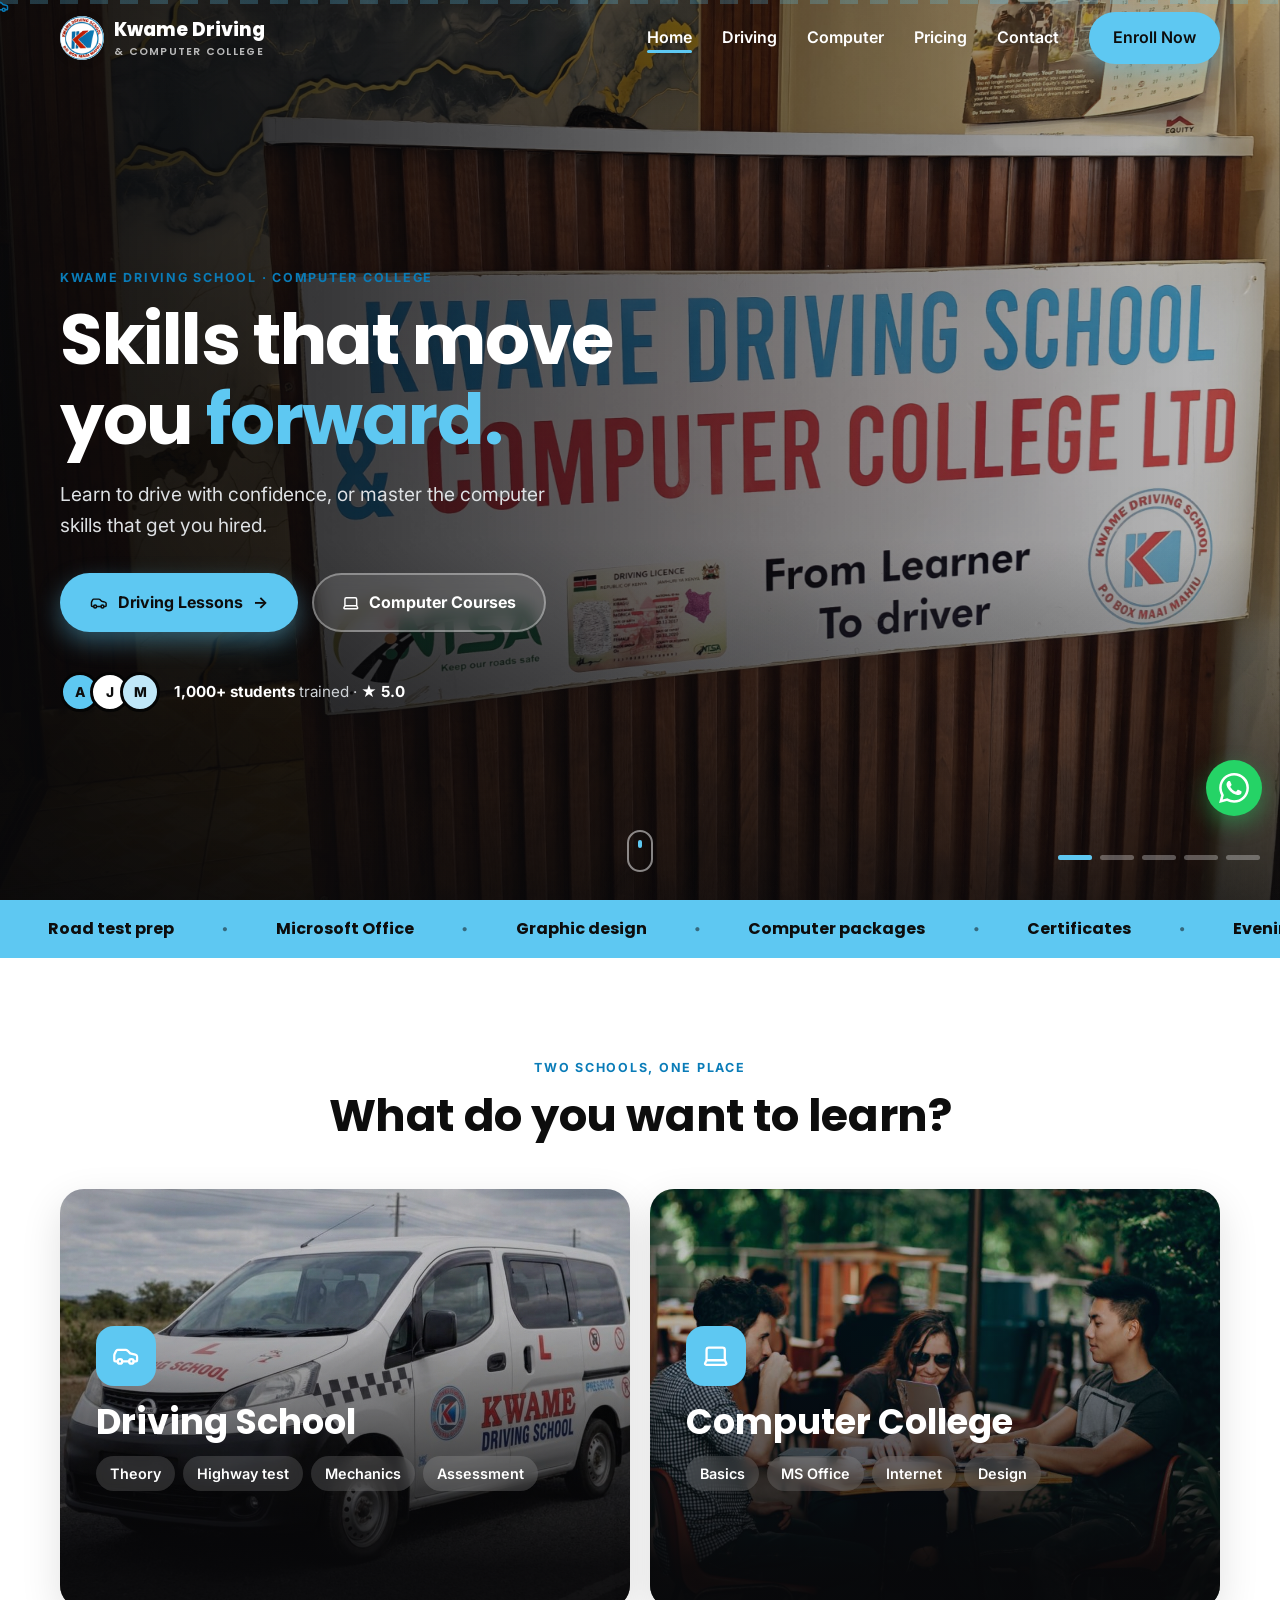
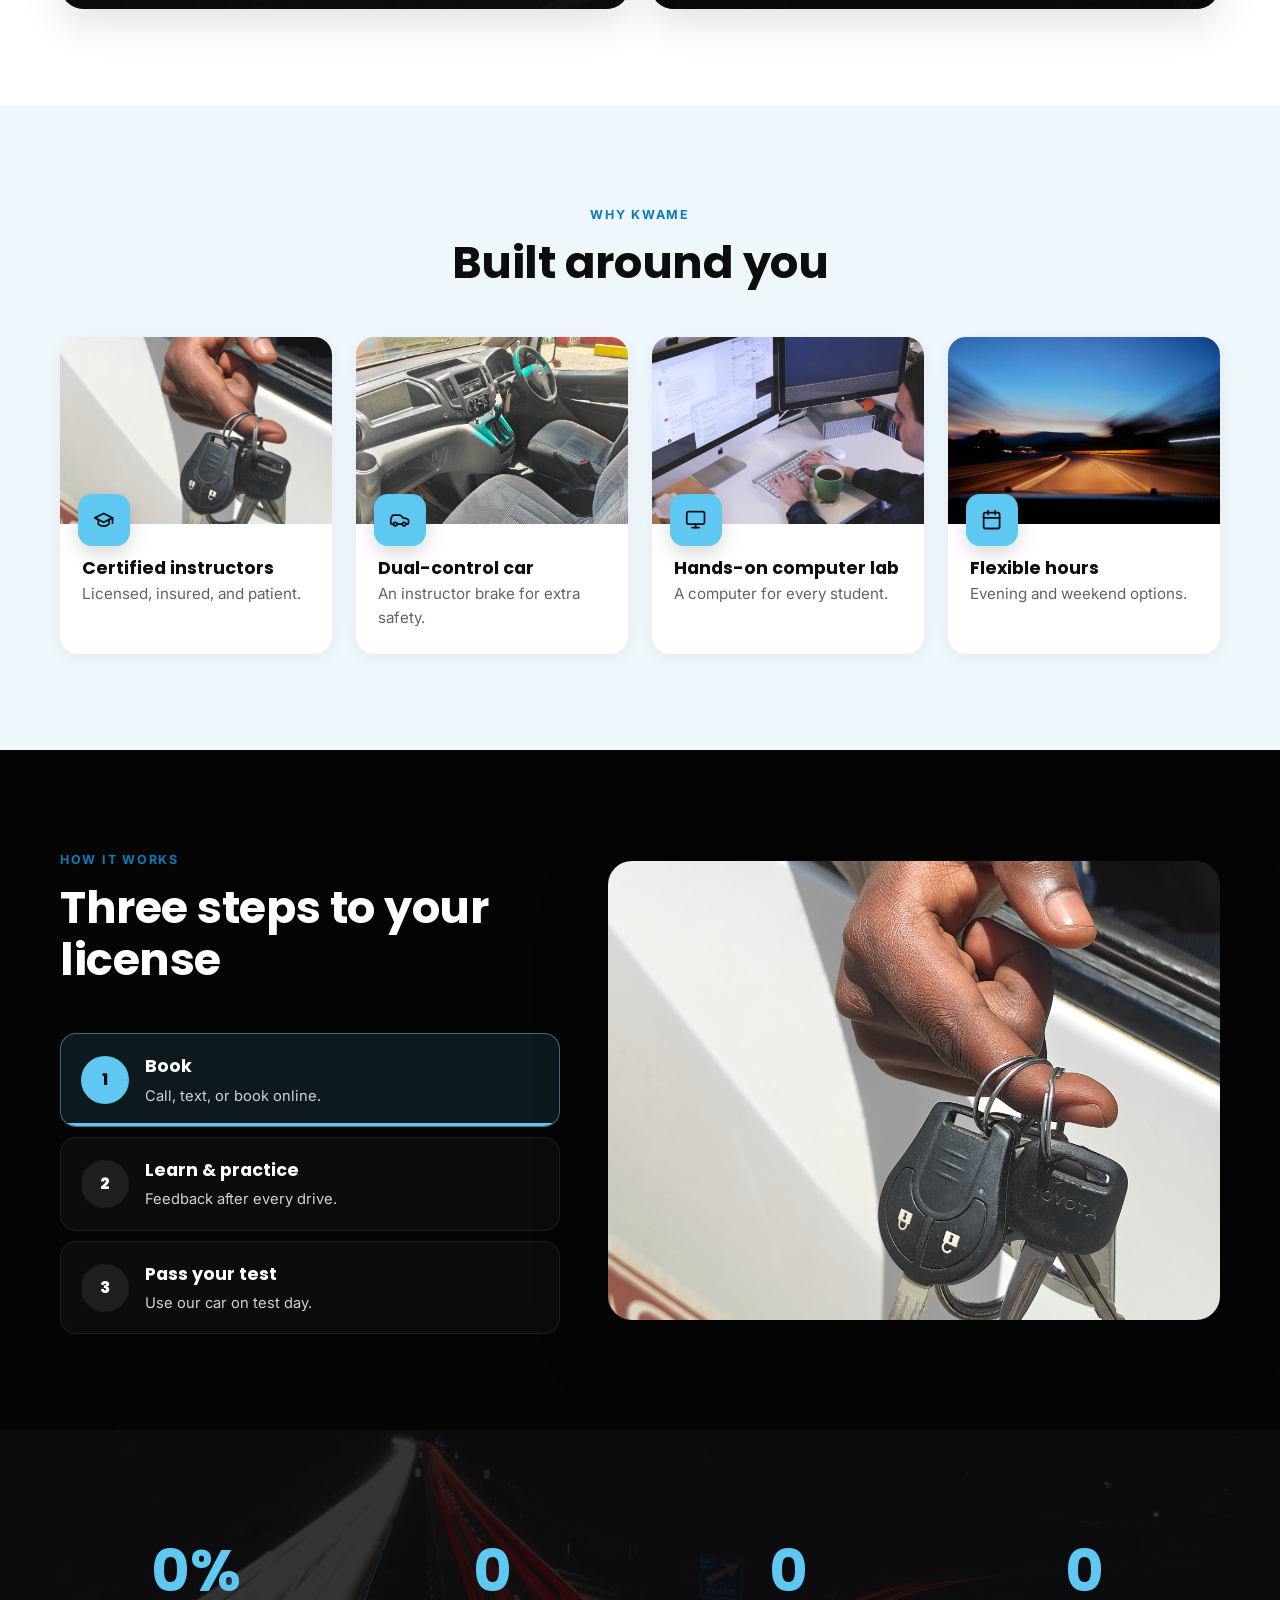
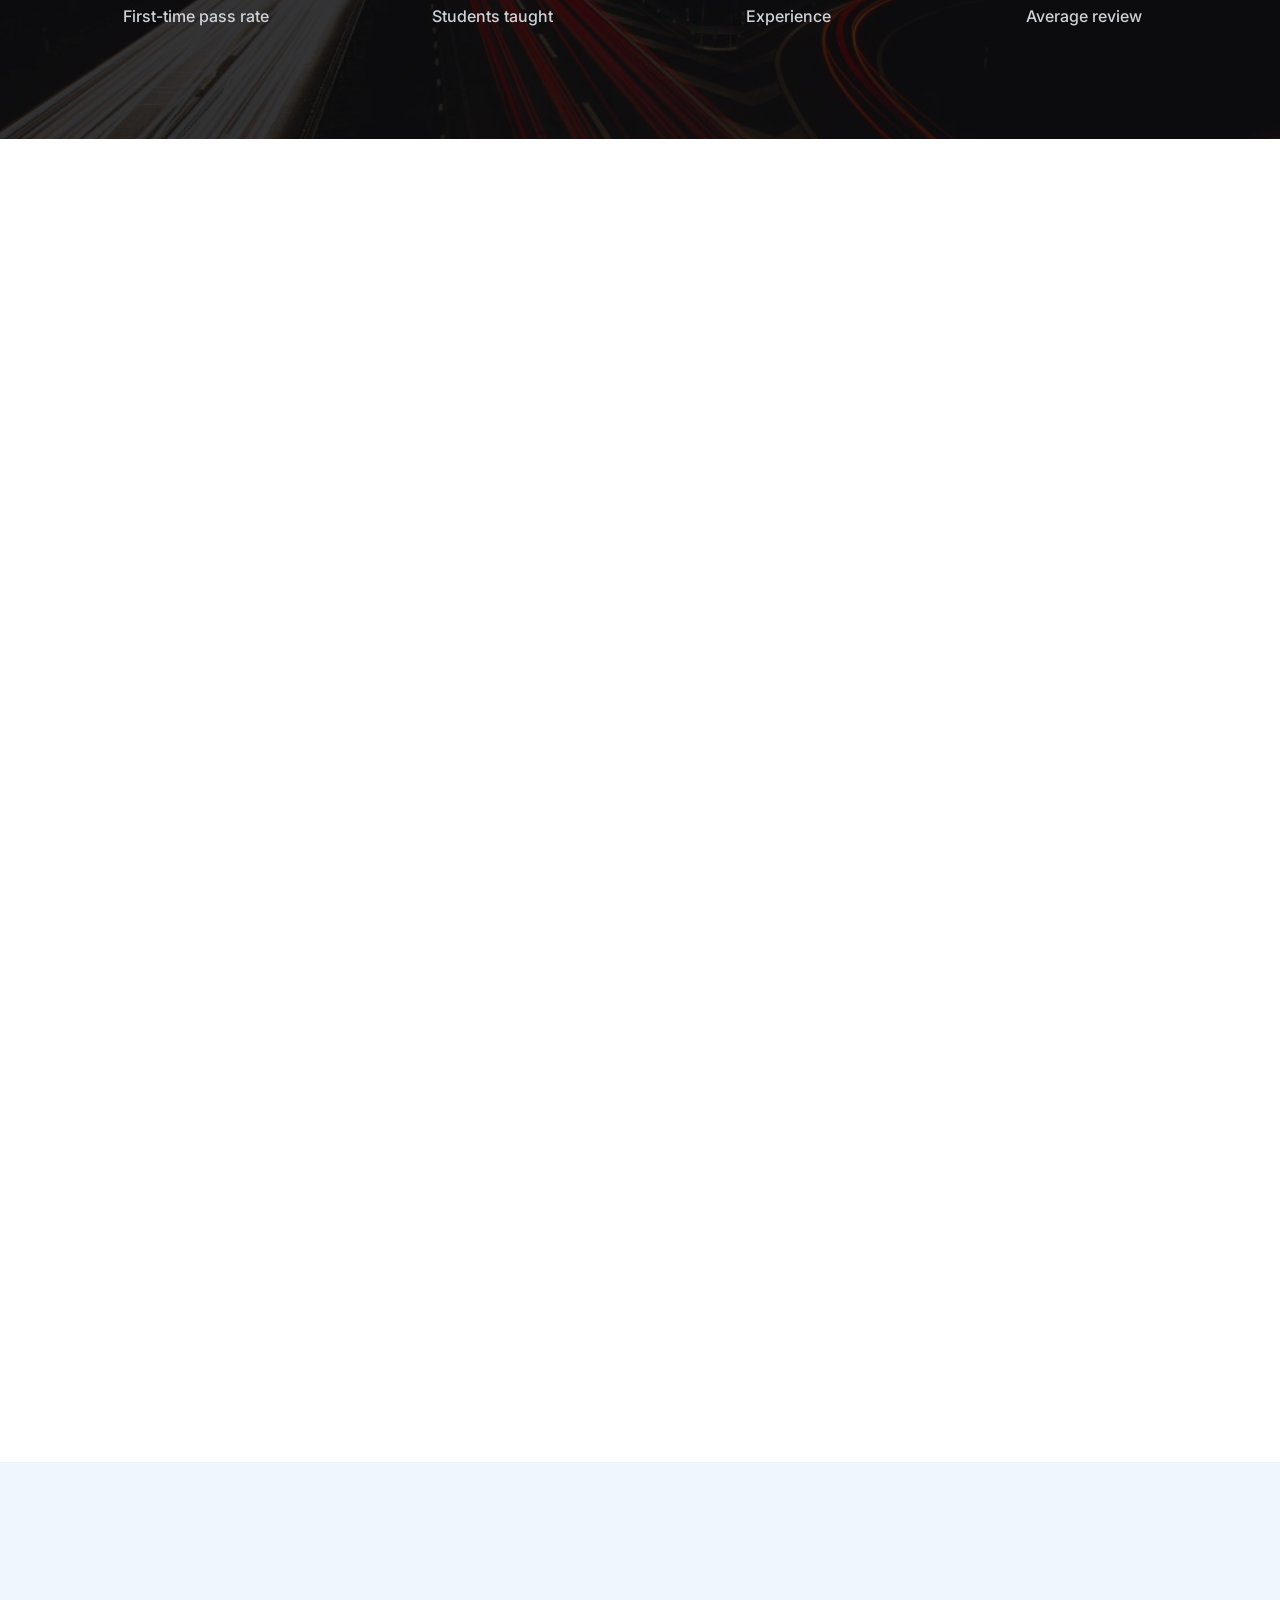
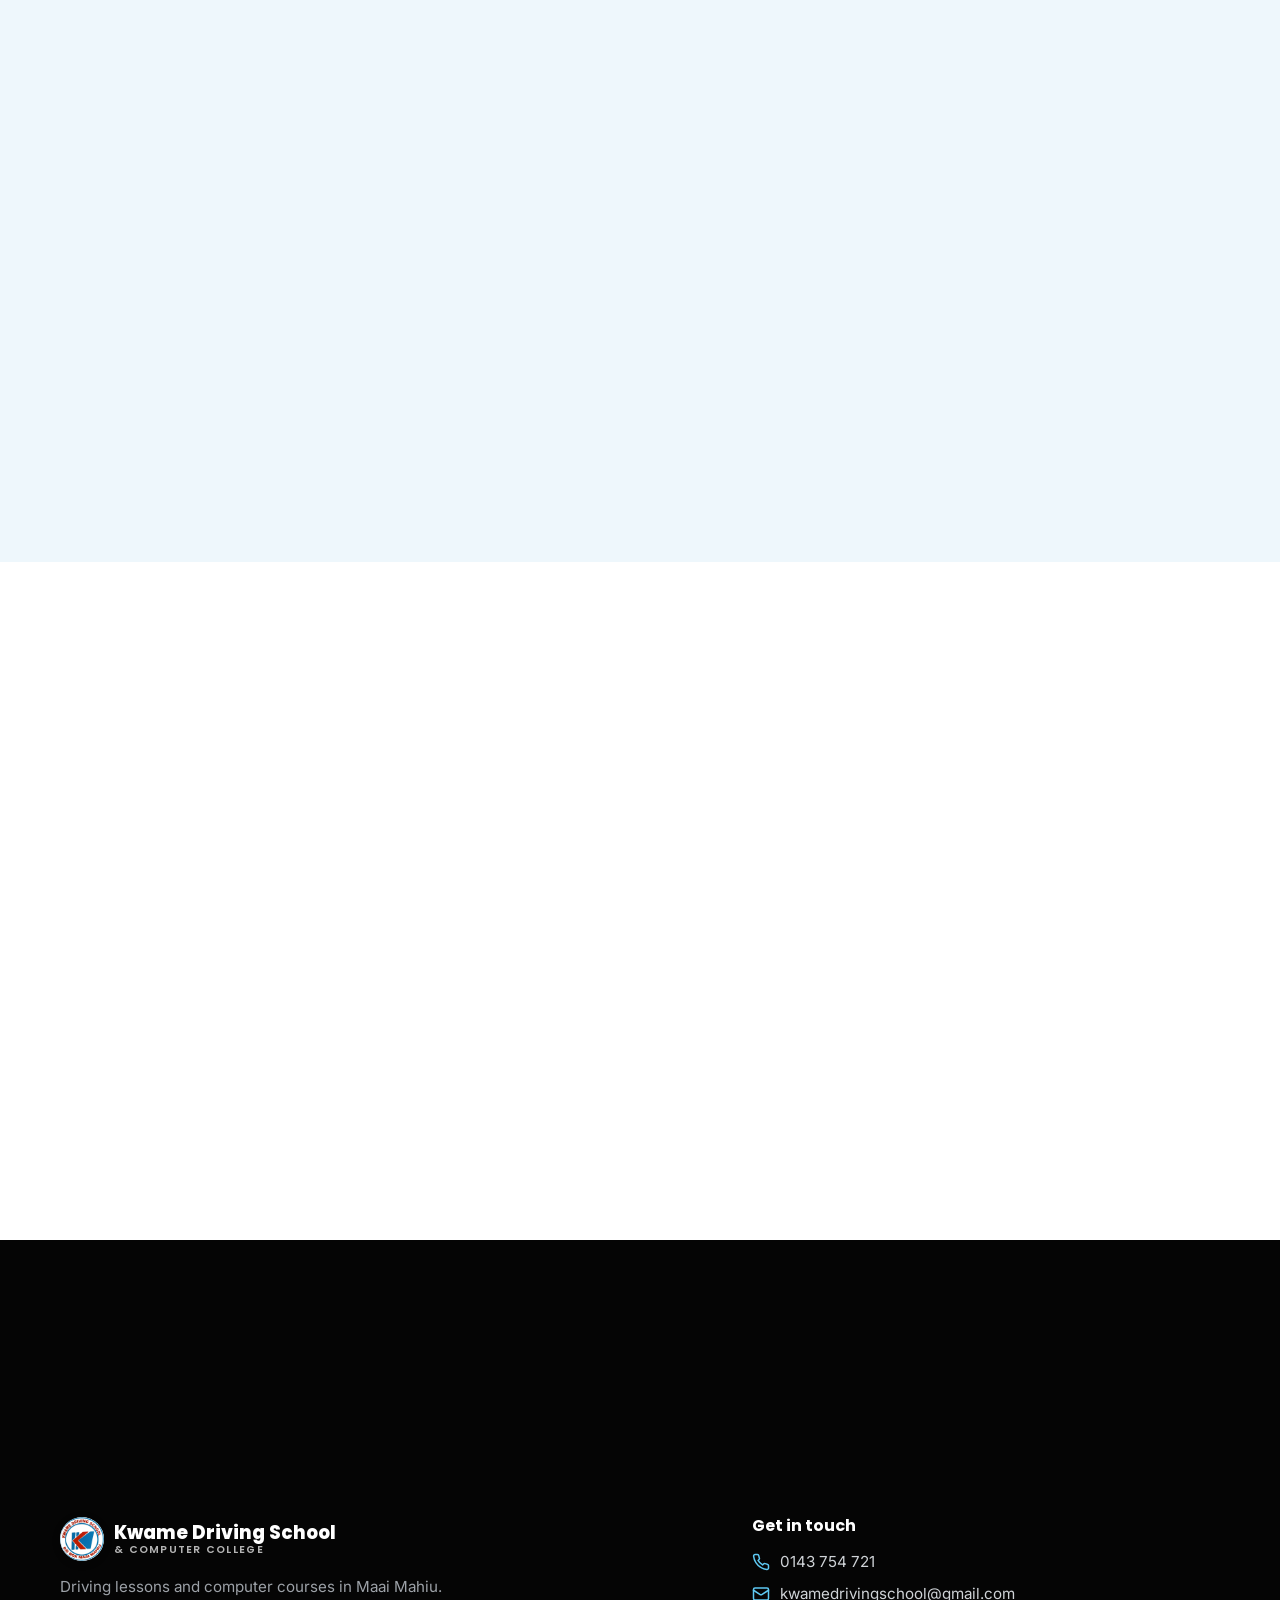
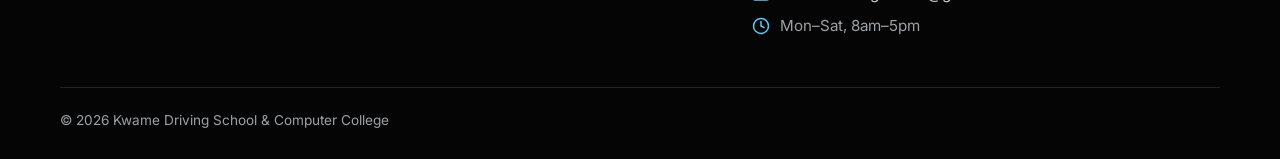
==== commit 12050215: "Replace stock photos with Kwame's own photos Swap stock imagery across all pages for real school pho" ====
--- a/index.html
+++ b/index.html
@@ -4,21 +4,22 @@
   <meta charset="UTF-8" />
   <meta name="viewport" content="width=device-width, initial-scale=1.0" />
   <title>Kwame Driving School &amp; Computer College | Your City</title>
-  <meta name="description" content="Driving lessons and computer courses in Your City. Road test prep, refresher lessons, Microsoft Office, graphic design, coding, and computer packages." />
+  <meta name="description" content="Driving lessons and computer courses in Your City. Road test prep, refresher lessons, Microsoft Office, graphic design, and computer packages." />
   <link rel="preconnect" href="https://fonts.googleapis.com" />
   <link rel="preconnect" href="https://fonts.gstatic.com" crossorigin />
   <link href="https://fonts.googleapis.com/css2?family=Inter:wght@400;500;600;700&family=Poppins:wght@600;700;800&display=swap" rel="stylesheet" />
   <link rel="stylesheet" href="css/styles.css" />
+  <link rel="icon" type="image/png" href="images/favicon.png" />
   <link rel="preload" as="image" href="images/hero-driver.jpg" />
 </head>
 <body>
 
-  <div class="road-progress" aria-hidden="true"><div class="bar"></div><span class="car">🚗</span></div>
+  <div class="road-progress" aria-hidden="true"><div class="bar"></div><span class="car"><svg class="ic" viewBox="0 0 24 24" fill="none" stroke="currentColor" stroke-width="2" stroke-linecap="round" stroke-linejoin="round" aria-hidden="true" focusable="false"><path d="M19 17h2c.6 0 1-.4 1-1v-3c0-.9-.7-1.7-1.5-1.9C18.7 10.6 16 10 16 10s-1.3-1.4-2.2-2.3c-.5-.4-1.1-.7-1.8-.7H5c-.6 0-1.1.4-1.4.9l-1.4 2.9A3.7 3.7 0 0 0 2 12v4c0 .6.4 1 1 1h2"/><circle cx="7" cy="17" r="2"/><path d="M9 17h6"/><circle cx="17" cy="17" r="2"/></svg></span></div>
 
   <header class="site-header">
     <div class="container nav">
       <a href="index.html" class="logo">
-        <span class="logo-mark">K</span>
+        <img class="logo-mark" src="images/logo.png" alt="" width="44" height="44" />
         <span>Kwame Driving<small>&amp; Computer College</small></span>
       </a>
       <button class="nav-toggle" aria-label="Open menu" aria-expanded="false"><span></span><span></span><span></span></button>
@@ -27,9 +28,8 @@
         <li><a href="lessons.html">Driving</a></li>
         <li><a href="computers.html">Computer</a></li>
         <li><a href="pricing.html">Pricing</a></li>
-        <li><a href="about.html">About</a></li>
-        <li><a href="contact.html">Contact</a></li>
-        <li><a href="contact.html" class="btn btn--primary">Book Now</a></li>
+        <li><a href="#contact">Contact</a></li>
+        <li><a href="contact.html" class="btn btn--primary">Enroll Now</a></li>
       </ul>
     </div>
   </header>
@@ -38,25 +38,25 @@
     <!-- Hero slideshow -->
     <section class="hero">
       <div class="hero-slides">
-        <div class="slide"><img src="images/hero-driver.jpg" alt="Driver with both hands on the steering wheel" /></div>
-        <div class="slide"><img src="images/hands-on-wheel.jpg" alt="Driving along a mountain road" loading="lazy" /></div>
-        <div class="slide"><img src="images/comp-group.jpg" alt="Students learning together on laptops" loading="lazy" /></div>
-        <div class="slide"><img src="images/driver-sunset.jpg" alt="Driver at the wheel at sunset" loading="lazy" /></div>
-        <div class="slide"><img src="images/comp-study.jpg" alt="Student working on a laptop" loading="lazy" /></div>
+        <div class="slide"><img src="images/IMAGE%201%20(2).jpeg" alt="Kwame Driving School &amp; Computer College reception sign" /></div>
+        <div class="slide"><img src="images/IMAGE%202.jpg" alt="Kwame Driving School illuminated logo sign" loading="lazy" /></div>
+        <div class="slide"><img src="images/IMAGE%203.jpg" alt="Yes! We're open sign" loading="lazy" /></div>
+        <div class="slide"><img src="images/IMAGE%204.jpeg" alt="Kwame Driving School vans and training truck parked by the wall" loading="lazy" /></div>
+        <div class="slide"><img src="images/IMAGE%205.jpg" alt="Student driver at the wheel of a training van" loading="lazy" /></div>
       </div>
 
       <div class="container">
         <div class="hero-content">
-          <span class="eyebrow reveal">Driving School · Computer College</span>
+          <span class="eyebrow reveal">Kwame Driving School · Computer College</span>
           <h1 class="reveal" style="--d:.1s">Skills that move you <span class="hl">forward.</span></h1>
           <p class="lead reveal" style="--d:.2s">Learn to drive with confidence, or master the computer skills that get you hired.</p>
           <div class="hero-actions reveal" style="--d:.3s">
-            <a href="lessons.html" class="btn btn--primary">🚗 Driving Lessons <span class="arrow">→</span></a>
-            <a href="computers.html" class="btn btn--glass">💻 Computer Courses</a>
+            <a href="lessons.html" class="btn btn--primary"><svg class="ic" viewBox="0 0 24 24" fill="none" stroke="currentColor" stroke-width="2" stroke-linecap="round" stroke-linejoin="round" aria-hidden="true" focusable="false"><path d="M19 17h2c.6 0 1-.4 1-1v-3c0-.9-.7-1.7-1.5-1.9C18.7 10.6 16 10 16 10s-1.3-1.4-2.2-2.3c-.5-.4-1.1-.7-1.8-.7H5c-.6 0-1.1.4-1.4.9l-1.4 2.9A3.7 3.7 0 0 0 2 12v4c0 .6.4 1 1 1h2"/><circle cx="7" cy="17" r="2"/><path d="M9 17h6"/><circle cx="17" cy="17" r="2"/></svg> Driving Lessons <span class="arrow">→</span></a>
+            <a href="computers.html" class="btn btn--glass"><svg class="ic" viewBox="0 0 24 24" fill="none" stroke="currentColor" stroke-width="2" stroke-linecap="round" stroke-linejoin="round" aria-hidden="true" focusable="false"><path d="M20 16V7a2 2 0 0 0-2-2H6a2 2 0 0 0-2 2v9m16 0H4m16 0 1.28 2.55a1 1 0 0 1-.9 1.45H3.62a1 1 0 0 1-.9-1.45L4 16"/></svg> Computer Courses</a>
           </div>
           <div class="hero-trust reveal" style="--d:.4s">
             <div class="faces" aria-hidden="true"><span>A</span><span>J</span><span>M</span></div>
-            <div><strong class="ph">500+ students</strong> trained · <strong class="ph">★ 5.0</strong></div>
+            <div><strong>1,000+ students</strong> trained · <strong class="ph">★ 5.0</strong></div>
           </div>
         </div>
       </div>
@@ -68,8 +68,8 @@
     <!-- Marquee -->
     <div class="marquee" aria-label="Highlights">
       <div class="marquee-track">
-        <span>Free pickup</span><span>Road test prep</span><span>Microsoft Office</span><span>Graphic design</span><span>Computer packages</span><span>Certificates</span><span>Evenings &amp; Saturdays</span>
-        <span aria-hidden="true">Free pickup</span><span aria-hidden="true">Road test prep</span><span aria-hidden="true">Microsoft Office</span><span aria-hidden="true">Graphic design</span><span aria-hidden="true">Computer packages</span><span aria-hidden="true">Certificates</span><span aria-hidden="true">Evenings &amp; Saturdays</span>
+        <span>Road test prep</span><span>Microsoft Office</span><span>Graphic design</span><span>Computer packages</span><span>Certificates</span><span>Evenings &amp; Saturdays</span>
+        <span aria-hidden="true">Road test prep</span><span aria-hidden="true">Microsoft Office</span><span aria-hidden="true">Graphic design</span><span aria-hidden="true">Computer packages</span><span aria-hidden="true">Certificates</span><span aria-hidden="true">Evenings &amp; Saturdays</span>
       </div>
     </div>
 
@@ -82,20 +82,20 @@
         </div>
         <div class="duo reveal">
           <a class="duo-panel" href="lessons.html">
-            <img src="images/hands-on-wheel.jpg" alt="Driving on a mountain road" loading="lazy" />
+            <img class="fit" src="images/DRIVING%201.jpeg" alt="Kwame Driving School training van on the road" loading="lazy" />
             <div class="duo-body">
-              <span class="duo-icon">🚗</span>
+              <span class="duo-icon"><svg class="ic" viewBox="0 0 24 24" fill="none" stroke="currentColor" stroke-width="2" stroke-linecap="round" stroke-linejoin="round" aria-hidden="true" focusable="false"><path d="M19 17h2c.6 0 1-.4 1-1v-3c0-.9-.7-1.7-1.5-1.9C18.7 10.6 16 10 16 10s-1.3-1.4-2.2-2.3c-.5-.4-1.1-.7-1.8-.7H5c-.6 0-1.1.4-1.4.9l-1.4 2.9A3.7 3.7 0 0 0 2 12v4c0 .6.4 1 1 1h2"/><circle cx="7" cy="17" r="2"/><path d="M9 17h6"/><circle cx="17" cy="17" r="2"/></svg></span>
               <h3>Driving School</h3>
-              <ul class="duo-chips"><li>Beginner</li><li>Road test</li><li>Highway</li><li>Teens</li></ul>
+              <ul class="duo-chips"><li>Theory</li><li>Highway test</li><li>Mechanics</li><li>Assessment</li></ul>
               <span class="btn btn--primary">Explore Driving <span class="arrow">→</span></span>
             </div>
           </a>
           <a class="duo-panel" href="computers.html">
             <img src="images/comp-group.jpg" alt="Students learning on laptops" loading="lazy" />
             <div class="duo-body">
-              <span class="duo-icon">💻</span>
+              <span class="duo-icon"><svg class="ic" viewBox="0 0 24 24" fill="none" stroke="currentColor" stroke-width="2" stroke-linecap="round" stroke-linejoin="round" aria-hidden="true" focusable="false"><path d="M20 16V7a2 2 0 0 0-2-2H6a2 2 0 0 0-2 2v9m16 0H4m16 0 1.28 2.55a1 1 0 0 1-.9 1.45H3.62a1 1 0 0 1-.9-1.45L4 16"/></svg></span>
               <h3>Computer College</h3>
-              <ul class="duo-chips"><li>Basics</li><li>MS Office</li><li>Design</li><li>Coding</li></ul>
+              <ul class="duo-chips"><li>Basics</li><li>MS Office</li><li>Internet</li><li>Design</li></ul>
               <span class="btn btn--primary">Explore Computer <span class="arrow">→</span></span>
             </div>
           </a>
@@ -103,73 +103,6 @@
       </div>
     </section>
 
-    <!-- Driving tiles -->
-    <section class="section section--soft">
-      <div class="container">
-        <div class="section-head reveal">
-          <span class="eyebrow">🚗 Driving school</span>
-          <h2>Lessons for every driver</h2>
-        </div>
-        <div class="tiles">
-          <a class="tile reveal" href="lessons.html#beginner">
-            <img src="images/start-engine.jpg" alt="Turning the key to start a car" loading="lazy" />
-            <span class="go" aria-hidden="true">→</span>
-            <div class="tile-body"><span class="num">01</span><h3>Beginner</h3><p>First time behind the wheel? We start slow and build you up.</p></div>
-          </a>
-          <a class="tile reveal" style="--d:.1s" href="lessons.html#road-test">
-            <img src="images/traffic-light.jpg" alt="Traffic light at a city intersection" loading="lazy" />
-            <span class="go" aria-hidden="true">→</span>
-            <div class="tile-body"><span class="num">02</span><h3>Road Test Prep</h3><p>Mock tests, real routes, and our car on test day.</p></div>
-          </a>
-          <a class="tile reveal" style="--d:.2s" href="lessons.html#refresher">
-            <img src="images/highway-trucks.jpg" alt="Driving on a highway beside trucks" loading="lazy" />
-            <span class="go" aria-hidden="true">→</span>
-            <div class="tile-body"><span class="num">03</span><h3>Highway &amp; Refresher</h3><p>Merging, lane changes, and rebuilding confidence.</p></div>
-          </a>
-          <a class="tile reveal" style="--d:.3s" href="lessons.html#teen">
-            <img src="images/teen-drivers.jpg" alt="Two young people standing beside a car" loading="lazy" />
-            <span class="go" aria-hidden="true">→</span>
-            <div class="tile-body"><span class="num">04</span><h3>Teen Drivers</h3><p>School pickup and progress updates for parents.</p></div>
-          </a>
-        </div>
-        <p class="swipe-hint">← Swipe to see more →</p>
-      </div>
-    </section>
-
-    <!-- Computer tiles -->
-    <section class="section">
-      <div class="container">
-        <div class="section-head reveal">
-          <span class="eyebrow">💻 Computer college</span>
-          <h2>Courses that get you hired</h2>
-        </div>
-        <div class="tiles">
-          <a class="tile reveal" href="computers.html#basics">
-            <img src="images/comp-basics.jpg" alt="Student typing on a laptop" loading="lazy" />
-            <span class="go" aria-hidden="true">→</span>
-            <div class="tile-body"><span class="num">01</span><h3>Computer Basics</h3><p>Typing, files, and Windows. No experience needed.</p></div>
-          </a>
-          <a class="tile reveal" style="--d:.1s" href="computers.html#office">
-            <img src="images/comp-office.jpg" alt="Spreadsheet charts on a laptop" loading="lazy" />
-            <span class="go" aria-hidden="true">→</span>
-            <div class="tile-body"><span class="num">02</span><h3>Microsoft Office</h3><p>Word, Excel, and PowerPoint for work and school.</p></div>
-          </a>
-          <a class="tile reveal" style="--d:.2s" href="computers.html#design">
-            <img src="images/comp-design.jpg" alt="Designer using a pen tablet" loading="lazy" />
-            <span class="go" aria-hidden="true">→</span>
-            <div class="tile-body"><span class="num">03</span><h3>Graphic Design</h3><p>Flyers, logos, and social media graphics.</p></div>
-          </a>
-          <a class="tile reveal" style="--d:.3s" href="computers.html#coding">
-            <img src="images/comp-coding.jpg" alt="Writing code on a laptop" loading="lazy" />
-            <span class="go" aria-hidden="true">→</span>
-            <div class="tile-body"><span class="num">04</span><h3>Web &amp; Coding</h3><p>Build and publish your first website.</p></div>
-          </a>
-        </div>
-        <p class="swipe-hint">← Swipe to see more →</p>
-        <p class="text-center mt-32"><a href="computers.html#packages" class="btn btn--black">See computer packages <span class="arrow">→</span></a></p>
-      </div>
-    </section>
-
     <!-- Why us: photo cards -->
     <section class="section section--soft">
       <div class="container">
@@ -179,19 +112,19 @@
         </div>
         <div class="photo-cards">
           <article class="photo-card reveal">
-            <div class="ph-img"><div class="clip"><img src="images/car-keys.jpg" alt="Handing over car keys" loading="lazy" /></div><span class="badge">🎓</span></div>
+            <div class="ph-img"><div class="clip"><img src="images/CAR%20KEYS.jpg" alt="Instructor handing car keys out of a training car window" style="object-position: center 65%" loading="lazy" /></div><span class="badge"><svg class="ic" viewBox="0 0 24 24" fill="none" stroke="currentColor" stroke-width="2" stroke-linecap="round" stroke-linejoin="round" aria-hidden="true" focusable="false"><path d="M22 10v6"/><path d="M2 10l10-5 10 5-10 5z"/><path d="M6 12v5c3 3 9 3 12 0v-5"/></svg></span></div>
             <div class="body"><h3>Certified instructors</h3><p>Licensed, insured, and patient.</p></div>
           </article>
           <article class="photo-card reveal" style="--d:.1s">
-            <div class="ph-img"><div class="clip"><img src="images/dual-control.jpg" alt="Modern car interior with steering wheel and pedals" loading="lazy" /></div><span class="badge">🚗</span></div>
+            <div class="ph-img"><div class="clip"><img src="images/INTERIOR.jpg" alt="Inside a Kwame training van, with instructor pedals on the passenger side" loading="lazy" /></div><span class="badge"><svg class="ic" viewBox="0 0 24 24" fill="none" stroke="currentColor" stroke-width="2" stroke-linecap="round" stroke-linejoin="round" aria-hidden="true" focusable="false"><path d="M19 17h2c.6 0 1-.4 1-1v-3c0-.9-.7-1.7-1.5-1.9C18.7 10.6 16 10 16 10s-1.3-1.4-2.2-2.3c-.5-.4-1.1-.7-1.8-.7H5c-.6 0-1.1.4-1.4.9l-1.4 2.9A3.7 3.7 0 0 0 2 12v4c0 .6.4 1 1 1h2"/><circle cx="7" cy="17" r="2"/><path d="M9 17h6"/><circle cx="17" cy="17" r="2"/></svg></span></div>
             <div class="body"><h3>Dual-control car</h3><p>An instructor brake for extra safety.</p></div>
           </article>
           <article class="photo-card reveal" style="--d:.2s">
-            <div class="ph-img"><div class="clip"><img src="images/comp-desktop.jpg" alt="Student working at a desktop computer" loading="lazy" /></div><span class="badge">🖥️</span></div>
+            <div class="ph-img"><div class="clip"><img src="images/comp-desktop.jpg" alt="Student working at a desktop computer" loading="lazy" /></div><span class="badge"><svg class="ic" viewBox="0 0 24 24" fill="none" stroke="currentColor" stroke-width="2" stroke-linecap="round" stroke-linejoin="round" aria-hidden="true" focusable="false"><rect x="2" y="3" width="20" height="14" rx="2"/><path d="M8 21h8"/><path d="M12 17v4"/></svg></span></div>
             <div class="body"><h3>Hands-on computer lab</h3><p class="ph">A computer for every student.</p></div>
           </article>
           <article class="photo-card reveal" style="--d:.3s">
-            <div class="ph-img"><div class="clip"><img src="images/dusk-drive.jpg" alt="Road at dusk seen through the windshield" loading="lazy" /></div><span class="badge">🗓️</span></div>
+            <div class="ph-img"><div class="clip"><img src="images/dusk-drive.jpg" alt="Road at dusk seen through the windshield" loading="lazy" /></div><span class="badge"><svg class="ic" viewBox="0 0 24 24" fill="none" stroke="currentColor" stroke-width="2" stroke-linecap="round" stroke-linejoin="round" aria-hidden="true" focusable="false"><rect x="3" y="4" width="18" height="18" rx="2"/><path d="M16 2v4"/><path d="M8 2v4"/><path d="M3 10h18"/></svg></span></div>
             <div class="body"><h3>Flexible hours</h3><p>Evening and weekend options.</p></div>
           </article>
         </div>
@@ -205,24 +138,21 @@
           <div>
             <div class="section-head section-head--left reveal">
               <span class="eyebrow">How it works</span>
-              <h2>Four steps to your license</h2>
+              <h2>Three steps to your license</h2>
             </div>
             <ul class="journey-steps" role="tablist" aria-orientation="vertical">
               <li><button role="tab" type="button"><span class="n">1</span><strong>Book</strong><small>Call, text, or book online.</small></button></li>
-              <li><button role="tab" type="button"><span class="n">2</span><strong>Get picked up</strong><small>We come to you.</small></button></li>
-              <li><button role="tab" type="button"><span class="n">3</span><strong>Learn &amp; practice</strong><small>Feedback after every drive.</small></button></li>
-              <li><button role="tab" type="button"><span class="n">4</span><strong>Pass your test</strong><small>Use our car on test day.</small></button></li>
+              <li><button role="tab" type="button"><span class="n">2</span><strong>Learn &amp; practice</strong><small>Feedback after every drive.</small></button></li>
+              <li><button role="tab" type="button"><span class="n">3</span><strong>Pass your test</strong><small>Use our car on test day.</small></button></li>
             </ul>
           </div>
           <div class="journey-stage reveal zoom" data-stage>
-            <img src="images/car-keys.jpg" alt="Handing over car keys" loading="lazy" />
-            <img src="images/city-street.jpg" alt="City street pickup" loading="lazy" />
+            <img src="images/CAR%20KEYS.jpg" alt="Instructor handing car keys out of a training car window" style="object-position: center 65%" loading="lazy" />
             <img src="images/mirror-check.jpg" alt="Checking the side mirror" loading="lazy" />
             <img src="images/open-road.jpg" alt="Open road ahead" loading="lazy" />
           </div>
           <!-- Panels are visually represented by the photo stage -->
           <div role="tabpanel" class="sr-only">Book a lesson by phone, text, or online form.</div>
-          <div role="tabpanel" class="sr-only" hidden>Your instructor picks you up from home, school, or work.</div>
           <div role="tabpanel" class="sr-only" hidden>Structured lessons with feedback after every drive.</div>
           <div role="tabpanel" class="sr-only" hidden>Practice the test route and use our car on test day.</div>
         </div>
@@ -235,8 +165,8 @@
       <div class="container">
         <div class="stats">
           <div><strong class="ph" data-count="95" data-suffix="%">0%</strong><span>First-time pass rate</span></div>
-          <div><strong class="ph" data-count="500" data-suffix="+">0</strong><span>Students taught</span></div>
-          <div><strong class="ph" data-count="10" data-suffix=" yrs">0</strong><span>Experience</span></div>
+          <div><strong data-count="1000" data-suffix="+">0</strong><span>Students taught</span></div>
+          <div><strong data-count="20" data-suffix=" yrs">0</strong><span>Experience</span></div>
           <div><strong class="ph" data-count="5.0" data-suffix="★">0</strong><span>Average review</span></div>
         </div>
       </div>
@@ -247,19 +177,18 @@
       <div class="container">
         <div class="section-head reveal">
           <span class="eyebrow">On the road</span>
-          <h2>Life behind the wheel</h2>
-          <p>Tap any photo to take a closer look.</p>
-        </div>
-        <div class="gallery reveal" data-gallery>
-          <button type="button" class="tall"><img src="images/driver-turning.jpg" alt="Driver checking over their shoulder" loading="lazy" /></button>
-          <button type="button"><img src="images/hands-on-wheel.jpg" alt="Hands on the wheel on a mountain road" loading="lazy" /></button>
-          <button type="button"><img src="images/parking-lot.jpg" alt="Car parked between lines in a lot" loading="lazy" /></button>
-          <button type="button"><img src="images/mirror-check.jpg" alt="Sunset reflected in the side mirror" loading="lazy" /></button>
-          <button type="button" class="tall"><img src="images/driver-sunset.jpg" alt="Driver at sunset" loading="lazy" /></button>
-          <button type="button"><img src="images/comp-typing.jpg" alt="Hands typing on a keyboard" loading="lazy" /></button>
-          <button type="button" class="tall"><img src="images/comp-student.jpg" alt="Student learning on a laptop" loading="lazy" /></button>
-          <button type="button"><img src="images/road-ahead.jpg" alt="Straight road toward the mountains" loading="lazy" /></button>
-          <button type="button"><img src="images/comp-colors.jpg" alt="Color swatches from a design class" loading="lazy" /></button>
+          <h2>Our gallery</h2>
+        </div>
+        <div class="gallery reveal">
+          <div class="tall"><img src="images/gallery%201.jpeg" alt="NTSA officials and guests at a road safety event" loading="lazy" /></div>
+          <div><img src="images/gallery%202.jpg" alt="Kwame instructor standing between a training van and truck" loading="lazy" /></div>
+          <div><img src="images/gallery%203.jpeg" alt="The Kwame team in front of the school with road sign murals" loading="lazy" /></div>
+          <div><img src="images/gallery%204.jpg" alt="Kwame training vans and truck parked in the yard" loading="lazy" /></div>
+          <div class="tall"><img src="images/gallery%205.jpg" alt="Instructor standing beside a Kwame training van" loading="lazy" /></div>
+          <div><img src="images/gallery%206.jpg" alt="Road sign charts on the classroom wall" loading="lazy" /></div>
+          <div class="tall"><img src="images/gallery%207.jpg" alt="Three Kwame staff at the school entrance" loading="lazy" /></div>
+          <div><img src="images/gallery%208.jpg" alt="Theory class in session sign" loading="lazy" /></div>
+          <div><img src="images/gallery%209.jpg" alt="Model road layout with toy cars used for theory lessons" loading="lazy" /></div>
         </div>
       </div>
     </section>
@@ -275,19 +204,19 @@
           <div class="carousel-viewport">
             <div class="carousel-track">
               <div class="review ph">
-                <img src="images/start-engine.jpg" alt="" loading="lazy" />
+                <img src="images/traffic-light.jpg" alt="" style="object-position: 30% center" loading="lazy" />
                 <div class="text">
                   <div class="stars" aria-label="5 stars">★★★★★</div>
                   <blockquote>"I was terrified of driving. Passed on my first try!"</blockquote>
-                  <div class="who"><strong>Student Name</strong><small>Passed road test</small></div>
+                  <div class="who"><strong>Hollyfield Kuria</strong><small>Passed road test</small></div>
                 </div>
               </div>
               <div class="review ph">
                 <img src="images/city-street.jpg" alt="" loading="lazy" />
                 <div class="text">
-                  <div class="stars" aria-label="5 stars">★★★★★</div>
-                  <blockquote>"School pickup made it so easy. My daughter loved every lesson."</blockquote>
-                  <div class="who"><strong>Parent Name</strong><small>Parent of teen driver</small></div>
+                  <div class="stars" aria-label="4 stars">★★★★☆</div>
+                  <blockquote>"I learned the basics of driving and felt confident on the road."</blockquote>
+                  <div class="who"><strong>Peter Njoroge</strong><small>learnt basic mechanics</small></div>
                 </div>
               </div>
               <div class="review ph">
@@ -295,15 +224,23 @@
                 <div class="text">
                   <div class="stars" aria-label="5 stars">★★★★★</div>
                   <blockquote>"Two highway lessons and I feel like myself again."</blockquote>
-                  <div class="who"><strong>Student Name</strong><small>Refresher student</small></div>
+                  <div class="who"><strong>Alex Muli</strong><small>Refresher student</small></div>
                 </div>
               </div>
               <div class="review ph">
                 <img src="images/comp-office.jpg" alt="" loading="lazy" />
                 <div class="text">
+                  <div class="stars" aria-label="4 stars">★★★★☆</div>
+                  <blockquote>"The computer package helped me land an admin job."</blockquote>
+                  <div class="who"><strong>Sandra Wambui</strong><small>Computer college graduate</small></div>
+                </div>
+              </div>
+              <div class="review ph">
+                <img src="images/comp-design.jpg" alt="" loading="lazy" />
+                <div class="text">
                   <div class="stars" aria-label="5 stars">★★★★★</div>
-                  <blockquote>"The Office Pro package helped me land an admin job."</blockquote>
-                  <div class="who"><strong>Student Name</strong><small>Computer college graduate</small></div>
+                  <blockquote>"I designed my first logo within days. Now I make flyers for local shops."</blockquote>
+                  <div class="who"><strong>Ann Wangui</strong><small>Graphic design student</small></div>
                 </div>
               </div>
             </div>
@@ -321,13 +258,13 @@
     <section class="section">
       <div class="container">
         <div class="cta-photo reveal zoom">
-          <img src="images/road-ahead.jpg" alt="" loading="lazy" />
-          <span class="eyebrow">Spots fill fast</span>
+          <img src="images/footer.jpg" alt="" loading="lazy" />
+          <span class="eyebrow">Ready to start?</span>
           <h2>Your first lesson or class is one click away.</h2>
           <p>Book a driving lesson or save your seat in a computer class.</p>
           <div class="actions">
             <a href="contact.html" class="btn btn--primary">Book or Enroll <span class="arrow">→</span></a>
-            <a href="tel:+15551234567" class="btn btn--glass ph">📞 (555) 123-4567</a>
+            <a href="tel:+254143754721" class="btn btn--glass"><svg class="ic" viewBox="0 0 24 24" fill="none" stroke="currentColor" stroke-width="2" stroke-linecap="round" stroke-linejoin="round" aria-hidden="true" focusable="false"><path d="M22 16.92v3a2 2 0 0 1-2.18 2 19.79 19.79 0 0 1-8.63-3.07 19.5 19.5 0 0 1-6-6 19.79 19.79 0 0 1-3.07-8.67A2 2 0 0 1 4.11 2h3a2 2 0 0 1 2 1.72c.13.96.36 1.9.7 2.81a2 2 0 0 1-.45 2.11L8.09 9.91a16 16 0 0 0 6 6l1.27-1.27a2 2 0 0 1 2.11-.45c.91.34 1.85.57 2.81.7A2 2 0 0 1 22 16.92z"/></svg> 0143 754 721</a>
           </div>
         </div>
       </div>
@@ -336,64 +273,35 @@
 
   <footer class="site-footer">
     <div class="footer-photos" aria-hidden="true">
-      <img src="images/hands-on-wheel.jpg" alt="" loading="lazy" />
-      <img src="images/comp-typing.jpg" alt="" loading="lazy" />
-      <img src="images/traffic-light.jpg" alt="" loading="lazy" />
-      <img src="images/comp-design.jpg" alt="" loading="lazy" />
-      <img src="images/mirror-check.jpg" alt="" loading="lazy" />
-      <img src="images/comp-coding.jpg" alt="" loading="lazy" />
+      <img src="images/footer%201.jpg" alt="" loading="lazy" />
+      <img src="images/footer%202.jpg" alt="" loading="lazy" />
+      <img src="images/footer%203.jpg" alt="" loading="lazy" />
+      <img src="images/footer%204.jpg" alt="" loading="lazy" />
+      <img src="images/footer%205.jpg" alt="" loading="lazy" />
+      <img src="images/footer%206.jpg" alt="" loading="lazy" />
     </div>
     <div class="container">
       <div class="footer-grid">
         <div>
-          <a href="index.html" class="logo"><span class="logo-mark">K</span><span>Kwame Driving School<small>&amp; Computer College</small></span></a>
-          <p>Driving lessons and computer courses in <span class="ph">Your City</span>.</p>
+          <a href="index.html" class="logo"><img class="logo-mark" src="images/logo.png" alt="" width="44" height="44" /><span>Kwame Driving School<small>&amp; Computer College</small></span></a>
+          <p>Driving lessons and computer courses in Maai Mahiu.</p>
         </div>
         <div>
-          <h4>Explore</h4>
+          <h4 id="contact">Get in touch</h4>
           <ul>
-            <li><a href="lessons.html">Driving</a></li>
-            <li><a href="computers.html">Computer</a></li>
-            <li><a href="pricing.html">Pricing</a></li>
-            <li><a href="about.html">About</a></li>
-            <li><a href="contact.html">Contact</a></li>
-          </ul>
-        </div>
-        <div>
-          <h4>Driving</h4>
-          <ul>
-            <li><a href="lessons.html#beginner">Beginner</a></li>
-            <li><a href="lessons.html#road-test">Road Test Prep</a></li>
-            <li><a href="lessons.html#refresher">Refresher</a></li>
-            <li><a href="lessons.html#teen">Teen Drivers</a></li>
-          </ul>
-        </div>
-        <div>
-          <h4>Computer</h4>
-          <ul>
-            <li><a href="computers.html#basics">Computer Basics</a></li>
-            <li><a href="computers.html#office">Microsoft Office</a></li>
-            <li><a href="computers.html#design">Graphic Design</a></li>
-            <li><a href="computers.html#coding">Web &amp; Coding</a></li>
-            <li><a href="computers.html#packages">Packages</a></li>
-          </ul>
-        </div>
-        <div>
-          <h4>Get in touch</h4>
-          <ul>
-            <li><a class="ph" href="tel:+15551234567">📞 (555) 123-4567</a></li>
-            <li><a class="ph" href="mailto:info@kwamedrivingschool.com">✉️ info@kwamedrivingschool.com</a></li>
-            <li class="ph">🕑 Mon–Sat, 8am–7pm</li>
+            <li class="contact-item"><svg class="fi" viewBox="0 0 24 24" fill="none" stroke="currentColor" stroke-width="2" stroke-linecap="round" stroke-linejoin="round" aria-hidden="true"><path d="M22 16.92v3a2 2 0 0 1-2.18 2 19.79 19.79 0 0 1-8.63-3.07 19.5 19.5 0 0 1-6-6 19.79 19.79 0 0 1-3.07-8.67A2 2 0 0 1 4.11 2h3a2 2 0 0 1 2 1.72c.13.96.36 1.9.7 2.81a2 2 0 0 1-.45 2.11L8.09 9.91a16 16 0 0 0 6 6l1.27-1.27a2 2 0 0 1 2.11-.45c.91.34 1.85.57 2.81.7A2 2 0 0 1 22 16.92z"/></svg><a href="tel:+254143754721">0143 754 721</a></li>
+            <li class="contact-item"><svg class="fi" viewBox="0 0 24 24" fill="none" stroke="currentColor" stroke-width="2" stroke-linecap="round" stroke-linejoin="round" aria-hidden="true"><rect x="2" y="4" width="20" height="16" rx="2"/><path d="m22 7-8.97 5.7a1.94 1.94 0 0 1-2.06 0L2 7"/></svg><a href="mailto:kwamedrivingschool@gmail.com">kwamedrivingschool@gmail.com</a></li>
+            <li class="contact-item"><svg class="fi" viewBox="0 0 24 24" fill="none" stroke="currentColor" stroke-width="2" stroke-linecap="round" stroke-linejoin="round" aria-hidden="true"><circle cx="12" cy="12" r="10"/><polyline points="12 6 12 12 16 14"/></svg><span class="ph">Mon–Sat, 8am–5pm</span></li>
           </ul>
         </div>
       </div>
       <div class="footer-bottom">
         <span>© <span data-year></span> Kwame Driving School &amp; Computer College</span>
-        <span class="ph">License #: XXXXXXX</span>
       </div>
     </div>
   </footer>
 
+  <a class="wa-float" href="https://wa.me/254143754721?text=Hello%20Kwame%20Driving%20School" target="_blank" rel="noopener" aria-label="Chat with us on WhatsApp"><svg viewBox="0 0 24 24" fill="currentColor" aria-hidden="true" focusable="false"><path d="M17.472 14.382c-.297-.149-1.758-.867-2.03-.967-.273-.099-.471-.148-.67.15-.197.297-.767.966-.94 1.164-.173.199-.347.223-.644.075-.297-.15-1.255-.463-2.39-1.475-.883-.788-1.48-1.761-1.653-2.059-.173-.297-.018-.458.13-.606.134-.133.298-.347.446-.52.149-.174.198-.298.298-.497.099-.198.05-.371-.025-.52-.075-.149-.669-1.612-.916-2.207-.242-.579-.487-.5-.669-.51-.173-.008-.371-.01-.57-.01-.198 0-.52.074-.792.372-.272.297-1.04 1.016-1.04 2.479 0 1.462 1.065 2.875 1.213 3.074.149.198 2.096 3.2 5.077 4.487.709.306 1.262.489 1.694.625.712.227 1.36.195 1.871.118.571-.085 1.758-.719 2.006-1.413.248-.694.248-1.289.173-1.413-.074-.124-.272-.198-.57-.347m-5.421 7.403h-.004a9.87 9.87 0 0 1-5.031-1.378l-.361-.214-3.741.982.998-3.648-.235-.374a9.86 9.86 0 0 1-1.51-5.26c.001-5.45 4.436-9.884 9.888-9.884 2.64 0 5.122 1.03 6.988 2.898a9.825 9.825 0 0 1 2.893 6.994c-.003 5.45-4.437 9.884-9.885 9.884m8.413-18.297A11.815 11.815 0 0 0 12.05 0C5.495 0 .16 5.335.157 11.892c0 2.096.547 4.142 1.588 5.945L.057 24l6.305-1.654a11.882 11.882 0 0 0 5.683 1.448h.005c6.554 0 11.89-5.335 11.893-11.893a11.821 11.821 0 0 0-3.48-8.413Z"/></svg></a>
   <button class="to-top" type="button" aria-label="Back to top">↑</button>
   <a class="btn btn--primary mobile-cta" href="contact.html">Book or Enroll →</a>
 
--- a/css/styles.css
+++ b/css/styles.css
@@ -80,7 +80,6 @@
   color: var(--blue-dark);
   margin-bottom: 12px;
 }
-.eyebrow::before { content: ""; width: 22px; height: 3px; border-radius: 2px; background: currentColor; }
 
 /* ---------- Buttons ---------- */
 .btn {
@@ -144,7 +143,8 @@
   left: 0;
   font-size: 15px;
   line-height: 1;
-  transform: translateX(-50%) scaleX(-1);
+  transform: translateX(-50%);
+  color: var(--blue-dark);
   filter: drop-shadow(0 2px 3px rgba(0, 0, 0, 0.3));
 }
 
@@ -156,8 +156,9 @@
   right: 0;
   z-index: 100;
   height: var(--header-h);
-  transition: background 0.3s, box-shadow 0.3s, height 0.3s var(--ease);
-}
+  transition: background 0.3s, box-shadow 0.3s, height 0.3s var(--ease), transform 0.35s var(--ease);
+}
+.site-header.nav-hidden { transform: translateY(-100%); box-shadow: none; }
 .site-header.scrolled {
   background: rgba(255, 255, 255, 0.92);
   backdrop-filter: blur(14px) saturate(160%);
@@ -181,14 +182,12 @@
 }
 .scrolled .logo { color: var(--black); }
 .logo-mark {
-  width: 40px;
-  height: 40px;
-  border-radius: 12px;
-  background: var(--blue);
-  display: grid;
-  place-items: center;
-  color: var(--black);
-  font-size: 1.15rem;
+  width: 44px;
+  height: 44px;
+  flex-shrink: 0;
+  border-radius: 50%;
+  background: #fff;
+  box-shadow: 0 2px 8px rgba(0, 0, 0, 0.15);
   transition: transform 0.4s var(--ease);
 }
 .logo:hover .logo-mark { transform: rotate(-12deg) scale(1.05); }
@@ -407,7 +406,7 @@
 @keyframes marquee { to { transform: translateX(-50%); } }
 
 /* ---------- Two schools (expanding panels) ---------- */
-.duo { display: flex; gap: 20px; height: 520px; }
+.duo { display: flex; gap: 20px; height: 420px; }
 .duo-panel {
   position: relative;
   flex: 1;
@@ -430,6 +429,8 @@
 .duo:hover .duo-panel { flex: 0.75; }
 .duo .duo-panel:hover, .duo .duo-panel:focus-visible { flex: 1.5; }
 .duo-panel:hover img { transform: scale(1.06); }
+/* wide photo: fill the panel, centred on the subject */
+.duo-panel img.fit { object-position: center 45%; }
 .duo-panel:hover .duo-icon { transform: rotate(-10deg) scale(1.08); }
 .duo-panel:hover .btn, .duo-panel:focus-visible .btn { opacity: 1; transform: none; }
 @media (hover: none) { .duo-panel .btn { opacity: 1; transform: none; } }
@@ -618,38 +619,14 @@
 
 /* ---------- Gallery + lightbox ---------- */
 .gallery { columns: 3 280px; column-gap: 16px; }
-.gallery button {
-  display: block;
-  width: 100%;
+.gallery > div {
   margin: 0 0 16px;
-  padding: 0;
-  border: 0;
   border-radius: 16px;
   overflow: hidden;
-  cursor: zoom-in;
-  position: relative;
   break-inside: avoid;
   background: var(--line);
 }
-.gallery img { width: 100%; height: auto; transition: transform 0.7s var(--ease), filter 0.4s; }
-.gallery button::after {
-  content: "⤢";
-  position: absolute;
-  inset: auto 14px 14px auto;
-  width: 40px;
-  height: 40px;
-  border-radius: 50%;
-  background: rgba(255, 255, 255, 0.92);
-  color: var(--black);
-  display: grid;
-  place-items: center;
-  font-size: 1.1rem;
-  opacity: 0;
-  transform: translateY(8px);
-  transition: opacity 0.3s, transform 0.3s var(--ease);
-}
-.gallery button:hover img { transform: scale(1.06); filter: brightness(0.85); }
-.gallery button:hover::after, .gallery button:focus-visible::after { opacity: 1; transform: none; }
+.gallery img { width: 100%; height: auto; }
 .gallery .tall img { aspect-ratio: 3 / 4; object-fit: cover; }
 
 .lightbox {
@@ -800,6 +777,8 @@
 @media (hover: none) { .flip:hover .flip-inner { transform: none; } .flip.flipped .flip-inner { transform: rotateY(180deg); } }
 .flip-face { position: absolute; inset: 0; border-radius: var(--radius); overflow: hidden; backface-visibility: hidden; -webkit-backface-visibility: hidden; }
 .flip-front img { width: 100%; height: 100%; object-fit: cover; }
+.flip-front img.fit { position: relative; object-fit: contain; }
+.flip-front img.fit-bg { position: absolute; inset: 0; filter: blur(18px) brightness(0.8); transform: scale(1.15); }
 .flip-front::after { content: ""; position: absolute; inset: 0; background: linear-gradient(0deg, rgba(8, 8, 10, 0.9), transparent 55%); }
 .flip .t { display: block; font-family: "Poppins", sans-serif; font-weight: 700; font-size: 1.25rem; line-height: 1.2; }
 .flip-front .t { position: absolute; left: 20px; right: 20px; bottom: 18px; color: #fff; z-index: 1; }
@@ -816,9 +795,41 @@
 .flip-back .icon { font-size: 2rem; margin-bottom: 12px; }
 .flip-back .t { color: var(--blue); margin-bottom: 8px; }
 
+/* ---------- Branches ---------- */
+.branch-grid { display: grid; grid-template-columns: repeat(3, 1fr); gap: 24px; }
+@media (max-width: 900px) { .branch-grid { grid-template-columns: 1fr; max-width: 480px; margin: 0 auto; } }
+.branch-card {
+  position: relative;
+  display: flex;
+  flex-direction: column;
+  background: #fff;
+  border: 1px solid var(--line);
+  border-radius: 22px;
+  padding: 28px 26px;
+  box-shadow: 0 4px 18px rgba(0, 0, 0, 0.07);
+  transition: box-shadow 0.4s var(--ease), transform 0.4s var(--ease);
+}
+.branch-card:hover { box-shadow: var(--shadow); transform: translateY(-4px); }
+.branch-icon { width: 48px; height: 48px; border-radius: 14px; display: grid; place-items: center; background: rgba(94, 200, 242, 0.18); color: var(--blue-dark); margin-bottom: 18px; }
+.branch-icon .ic { width: 24px; height: 24px; }
+.branch-tag { position: absolute; top: 28px; right: 26px; font-size: 0.72rem; font-weight: 800; letter-spacing: 0.08em; text-transform: uppercase; padding: 6px 12px; border-radius: 999px; background: var(--black); color: #fff; }
+.branch-card h3 { margin: 0 0 8px; font-size: 1.3rem; }
+.branch-card p { margin: 0 0 18px; color: var(--muted); flex: 1; }
+.branch-card .branch-addr { flex: 0; margin: 0; padding-top: 14px; border-top: 1px dashed var(--line); color: var(--ink); font-weight: 600; font-size: 0.95rem; }
+.branch-card.soon { background: var(--bg-soft); border-style: dashed; box-shadow: none; }
+.branch-card.soon .branch-tag { background: var(--blue); color: var(--black); }
+.branch-card.soon .branch-icon { background: rgba(0, 0, 0, 0.06); color: var(--muted); }
+
 /* ---------- Pricing ---------- */
 .price-grid { display: grid; grid-template-columns: repeat(3, 1fr); gap: 24px; align-items: stretch; }
 @media (max-width: 960px) { .price-grid { grid-template-columns: 1fr; max-width: 480px; margin: 0 auto; } }
+.price-grid--single { grid-template-columns: 1fr; max-width: 420px; margin: 0 auto; }
+.price-grid--two { grid-template-columns: repeat(2, 1fr); max-width: 900px; margin: 0 auto; }
+@media (max-width: 760px) { .price-grid--two { grid-template-columns: 1fr; max-width: 480px; } }
+.fees { list-style: none; padding: 0; margin: 20px 0 26px; flex: 1; }
+.fees li { display: flex; justify-content: space-between; gap: 12px; padding: 9px 0; border-bottom: 1px dashed rgba(0, 0, 0, 0.12); }
+.fees li span:last-child { font-weight: 600; white-space: nowrap; }
+.fees li.total { border-bottom: 0; font-weight: 800; color: var(--black); }
 .price-card {
   position: relative;
   display: flex;
@@ -1066,6 +1077,20 @@
 .time-pills { display: flex; flex-wrap: wrap; gap: 10px; }
 .choice-group { font-family: "Poppins", sans-serif; font-weight: 700; color: var(--black); margin: 22px 0 10px; }
 .choice-group:first-of-type { margin-top: 0; }
+/* Booking step 1: pick a whole school (Driving or Computer); lesson cards are display-only */
+.school-choice { display: block; position: relative; cursor: pointer; margin-bottom: 14px; }
+.school-choice input { position: absolute; opacity: 0; pointer-events: none; }
+.school-box { display: block; padding: 14px; border: 3px solid var(--line); border-radius: 18px; transition: border-color 0.2s, box-shadow 0.25s; }
+.school-choice:hover .school-box { border-color: var(--blue); }
+.school-choice input:checked + .school-box { border-color: var(--blue-dark); box-shadow: 0 10px 26px rgba(10, 124, 184, 0.25); }
+.school-choice input:focus-visible + .school-box { outline: 3px solid var(--blue); outline-offset: 2px; }
+.school-box .choice-group { display: flex; align-items: center; flex-wrap: wrap; gap: 10px; margin: 0 0 12px; }
+.school-box .choice-group::before { content: ""; flex: none; width: 22px; height: 22px; border-radius: 50%; border: 2px solid var(--line); background: #fff; transition: background 0.2s, border-color 0.2s; }
+.school-choice input:checked + .school-box .choice-group::before { background: var(--blue); border-color: var(--blue-dark); box-shadow: inset 0 0 0 4px #fff; }
+.school-box .choice-group small { font-family: "Inter", sans-serif; font-weight: 500; font-size: 0.85rem; color: var(--muted); }
+.school-box .choice { cursor: inherit; }
+.school-box .choice:hover .card-in { transform: none; box-shadow: none; }
+.school-box .choice:hover img { transform: none; }
 
 /* Driving / Computer switch (pricing) */
 .school-switch { display: flex; justify-content: center; margin-bottom: 40px; }
@@ -1114,22 +1139,25 @@
 .success .check { width: 84px; height: 84px; border-radius: 50%; background: rgba(31, 157, 85, 0.12); color: var(--green); font-size: 2.4rem; display: grid; place-items: center; margin: 0 auto 18px; animation: pop 0.5s var(--ease); }
 
 .map-embed { border-radius: 22px; overflow: hidden; height: 360px; background: var(--bg-soft); border: 2px dashed #b9d9ea; display: grid; place-items: center; color: var(--muted); text-align: center; padding: 20px; }
+.map-embed--live { padding: 0; border: 0; box-shadow: var(--shadow); }
+.map-embed--live iframe { width: 100%; height: 100%; border: 0; display: block; }
 
 /* ---------- Footer ---------- */
 .site-footer { position: relative; background: var(--black-deep); color: #9ca1a7; padding: 80px 0 28px; font-size: 0.95rem; overflow: hidden; }
 .footer-photos { display: grid; grid-template-columns: repeat(6, 1fr); gap: 0; margin: -80px 0 64px; }
-.footer-photos img { width: 100%; aspect-ratio: 1; object-fit: cover; filter: grayscale(0.6) brightness(0.7); transition: filter 0.4s, transform 0.4s var(--ease); }
-.footer-photos img:hover { filter: none; transform: scale(1.04); position: relative; z-index: 1; }
+.footer-photos img { width: 100%; aspect-ratio: 1; object-fit: cover; transition: transform 0.4s var(--ease); }
+.footer-photos img:hover { transform: scale(1.04); position: relative; z-index: 1; }
 @media (max-width: 700px) { .footer-photos { grid-template-columns: repeat(3, 1fr); } }
-.footer-grid { display: grid; grid-template-columns: 1.4fr 0.8fr 1fr 1fr 1.3fr; gap: 36px; margin-bottom: 40px; }
-@media (max-width: 1000px) { .footer-grid { grid-template-columns: 1fr 1fr 1fr; } .footer-grid > :first-child { grid-column: 1 / -1; } }
-@media (max-width: 640px) { .footer-grid { grid-template-columns: 1fr 1fr; } }
+.footer-grid { display: grid; grid-template-columns: 1.4fr 1fr; gap: 36px; margin-bottom: 40px; }
+@media (max-width: 640px) { .footer-grid { grid-template-columns: 1fr; } }
 @media (max-width: 520px) { .footer-grid { grid-template-columns: 1fr; } }
 .site-footer h4 { color: #fff; font-size: 1rem; margin-bottom: 14px; }
 .site-footer ul { list-style: none; padding: 0; margin: 0; }
 .site-footer li { margin-bottom: 8px; }
 .site-footer a { text-decoration: none; color: #cfd3d7; transition: color 0.2s; }
 .site-footer a:hover { color: var(--blue); }
+.site-footer .contact-item { display: flex; align-items: center; gap: 10px; overflow-wrap: anywhere; }
+.site-footer .fi { flex: none; width: 18px; height: 18px; color: var(--blue); }
 .site-footer .logo { color: #fff; margin-bottom: 14px; line-height: 1.2; }
 .footer-bottom { border-top: 1px solid #222222; padding-top: 22px; display: flex; justify-content: space-between; flex-wrap: wrap; gap: 12px; font-size: 0.85rem; }
 
@@ -1155,6 +1183,25 @@
 }
 .to-top.show { opacity: 1; transform: none; pointer-events: auto; }
 .to-top:hover { background: var(--blue); color: var(--black); }
+/* WhatsApp chat button: always visible, sits above the back-to-top button */
+.wa-float {
+  position: fixed;
+  right: 18px;
+  bottom: 84px;
+  z-index: 91;
+  width: 56px;
+  height: 56px;
+  border-radius: 50%;
+  background: #25d366;
+  color: #fff;
+  display: grid;
+  place-items: center;
+  box-shadow: 0 8px 22px rgba(37, 211, 102, 0.4);
+  transition: transform 0.25s var(--ease), box-shadow 0.25s;
+}
+.wa-float svg { width: 30px; height: 30px; }
+.wa-float:hover { transform: scale(1.08); box-shadow: 0 10px 28px rgba(37, 211, 102, 0.55); }
+.wa-float:focus-visible { outline: 3px solid var(--blue); outline-offset: 3px; }
 
 .mobile-cta {
   display: none;
@@ -1212,3 +1259,10 @@
   *, *::before, *::after { animation-duration: 0.01ms !important; animation-iteration-count: 1 !important; transition-duration: 0.01ms !important; scroll-behavior: auto !important; }
   .reveal { opacity: 1; transform: none; }
 }
+
+/* ---------- Line icons (inline SVG, replaces emoji) ---------- */
+.ic { width: 1.1em; height: 1.1em; flex: none; vertical-align: -0.2em; }
+.road-progress .car .ic { width: 18px; height: 18px; vertical-align: top; }
+.duo-icon .ic, .photo-card .badge .ic, .contact-list .icon .ic { width: 0.95em; height: 0.95em; vertical-align: 0; }
+.flip-back .icon { color: var(--blue); }
+.flip-back .icon .ic { width: 1em; height: 1em; }
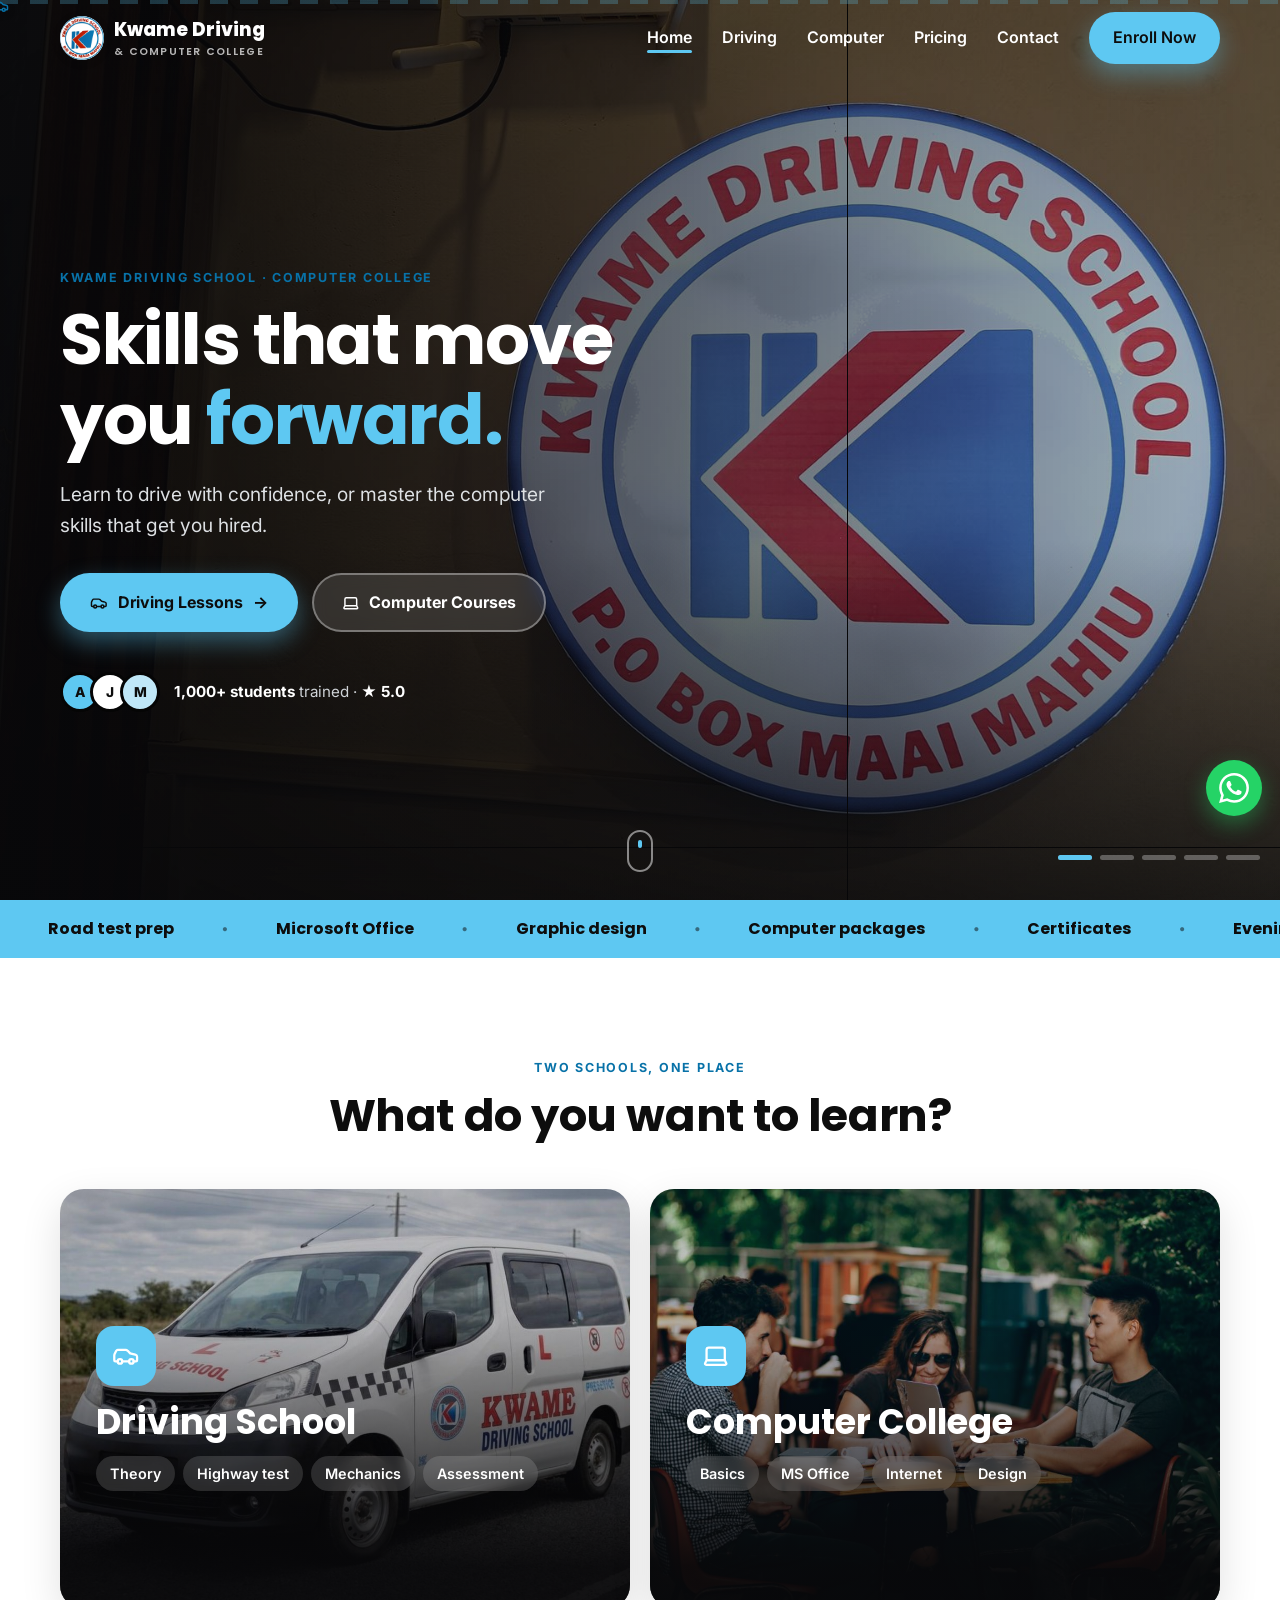
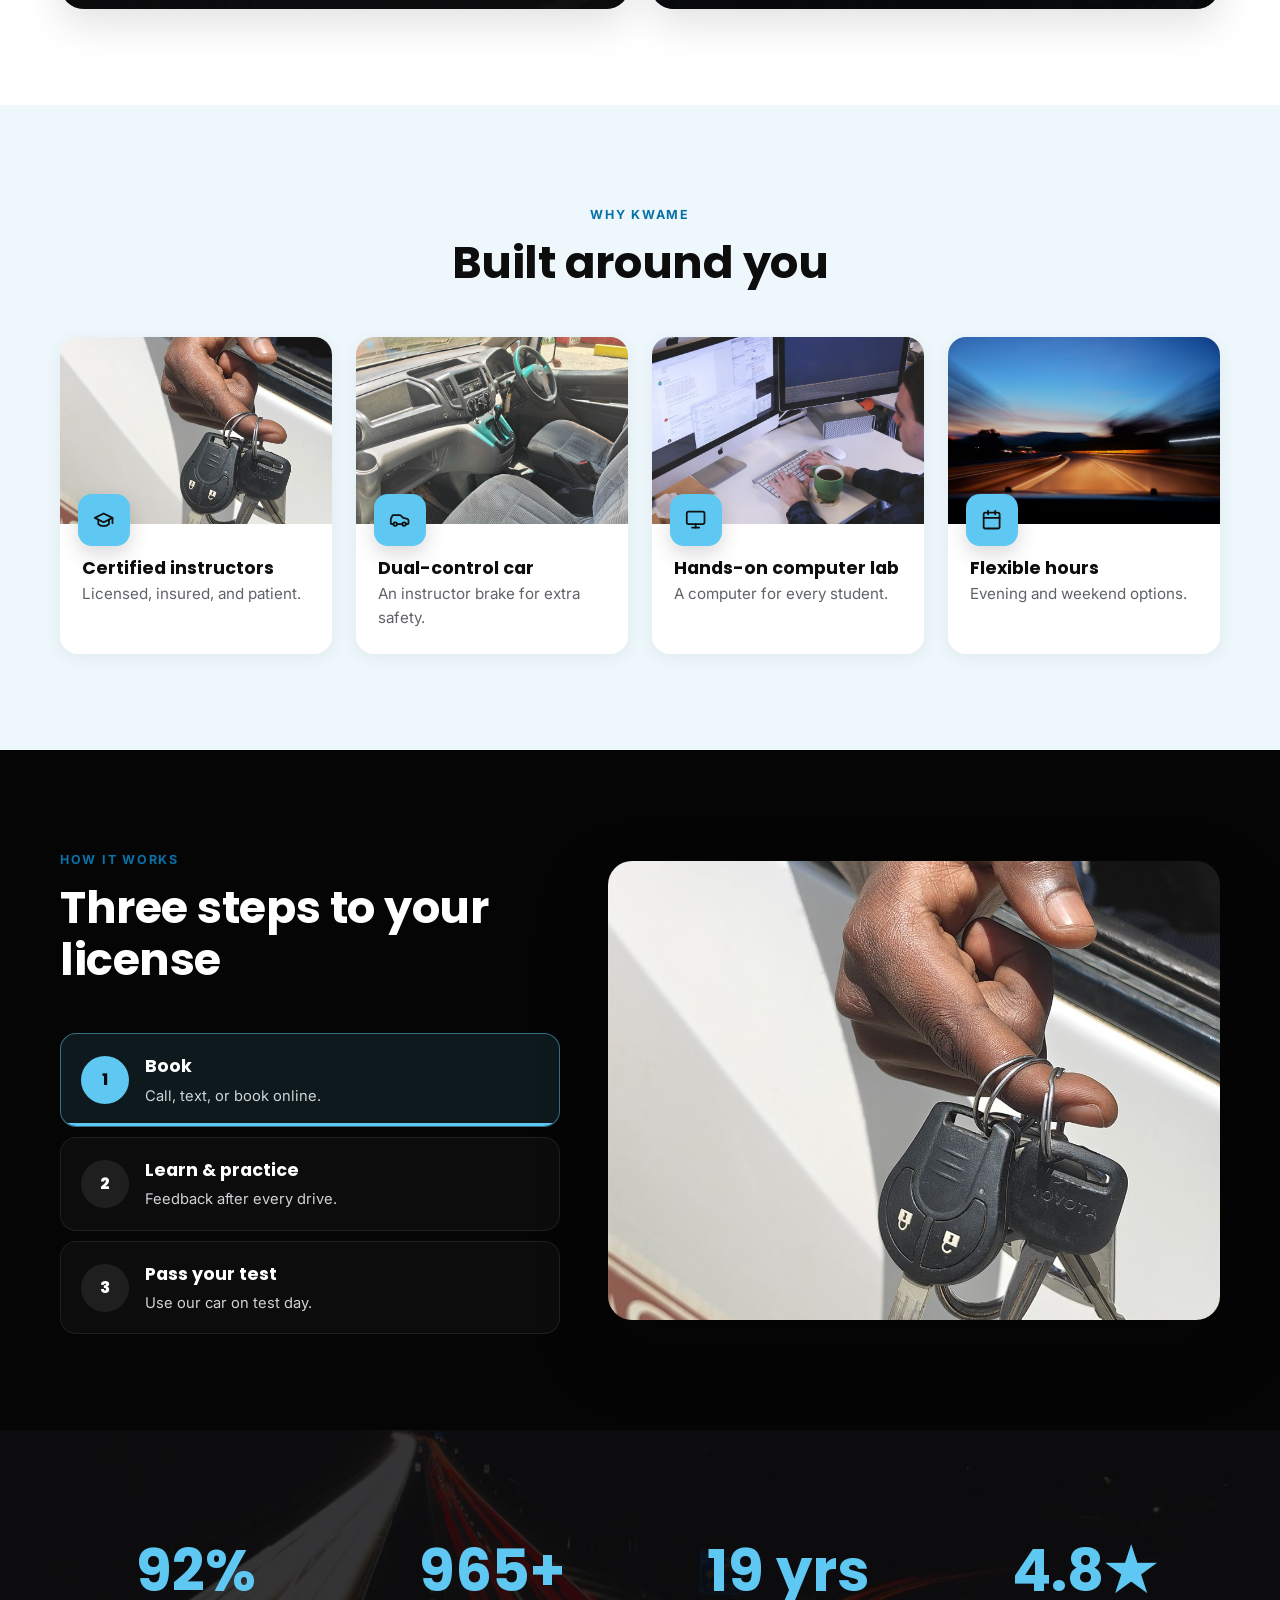
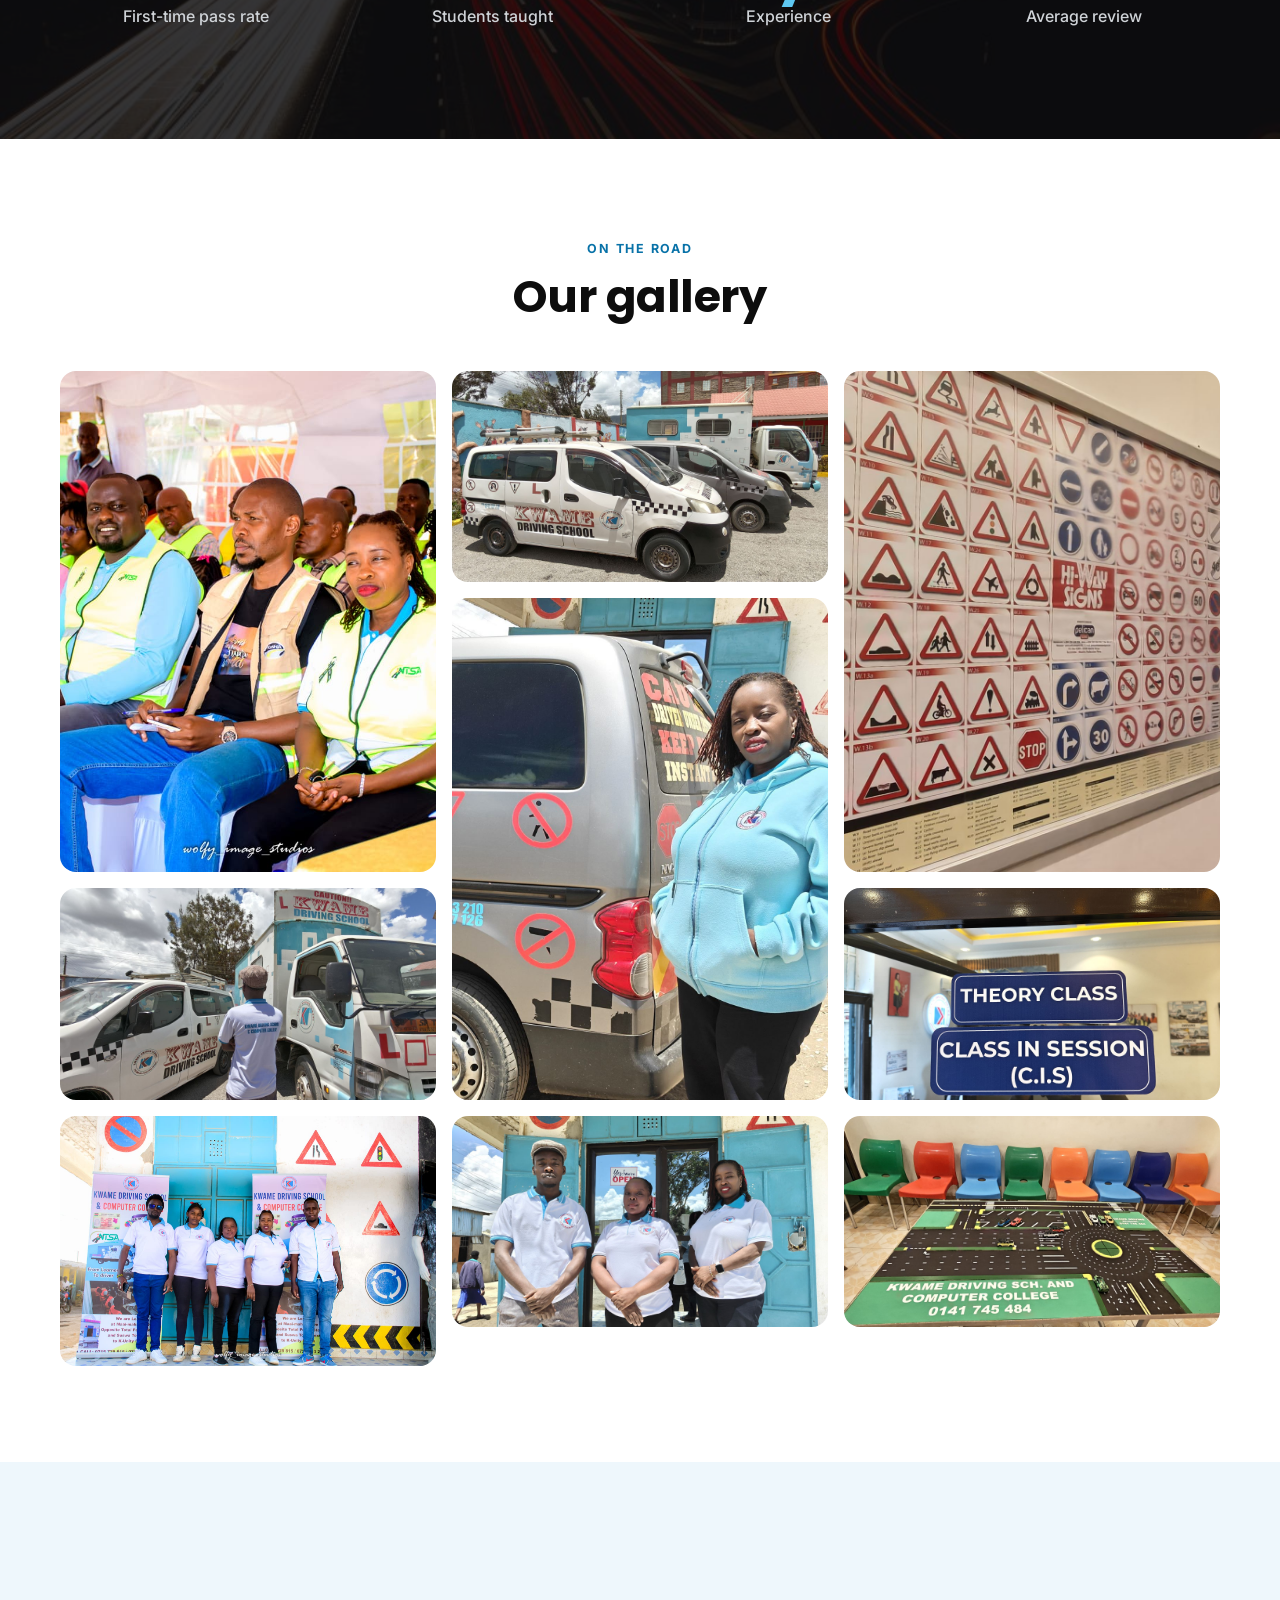
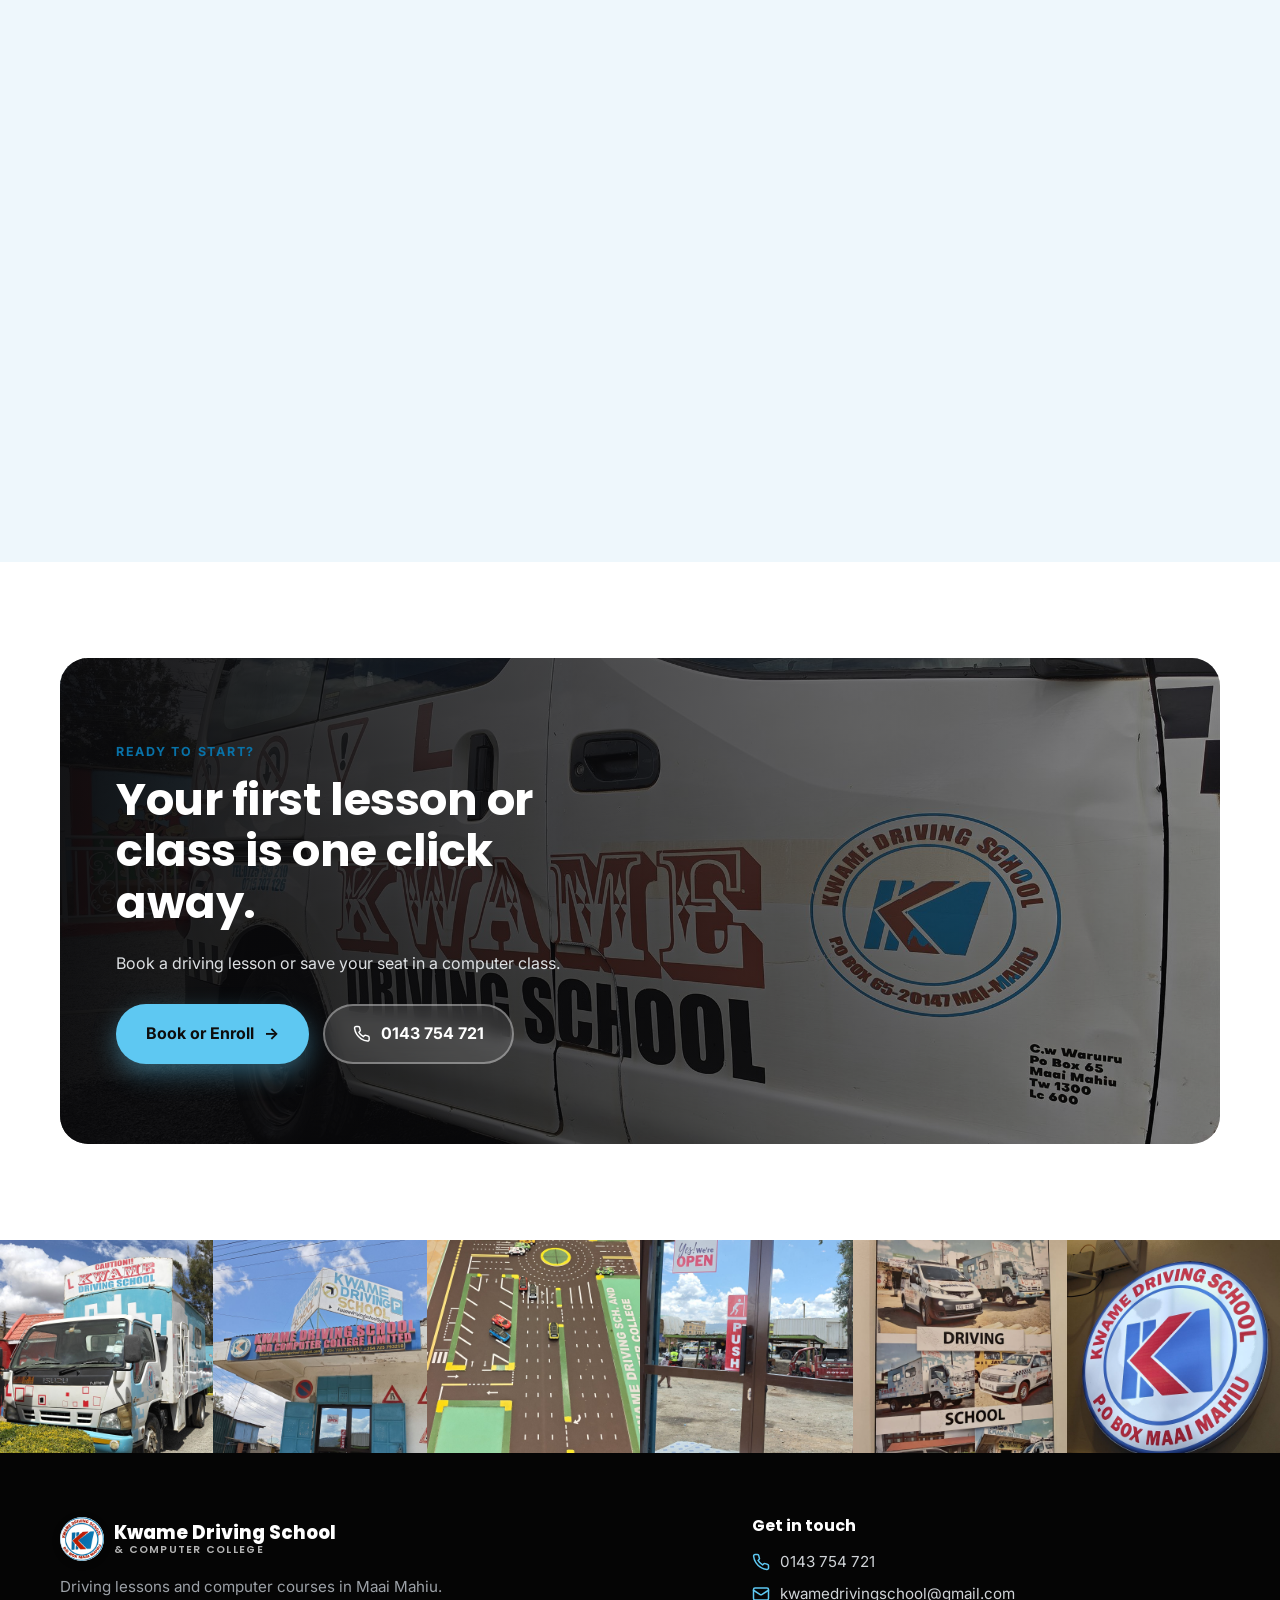
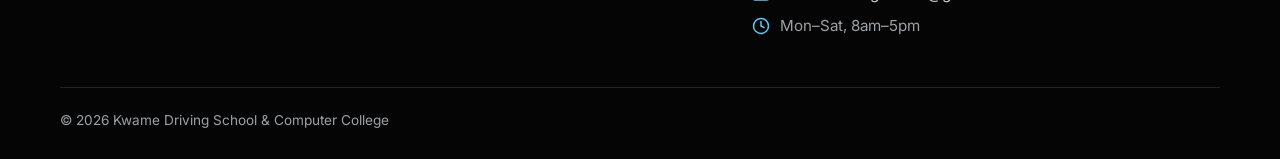
==== commit ab9e3be2: "Prepare site for launch: optimise photos and fix audit issues Resize all photos to 1920px (266 MB ->" ====
--- a/index.html
+++ b/index.html
@@ -3,14 +3,18 @@
 <head>
   <meta charset="UTF-8" />
   <meta name="viewport" content="width=device-width, initial-scale=1.0" />
-  <title>Kwame Driving School &amp; Computer College | Your City</title>
-  <meta name="description" content="Driving lessons and computer courses in Your City. Road test prep, refresher lessons, Microsoft Office, graphic design, and computer packages." />
+  <title>Kwame Driving School &amp; Computer College | Maai Mahiu</title>
+  <meta name="description" content="Driving lessons and computer courses in Maai Mahiu. Road test prep, refresher lessons, Microsoft Office, graphic design, and computer packages." />
+  <meta property="og:type" content="website" />
+  <meta property="og:site_name" content="Kwame Driving School &amp; Computer College" />
+  <meta property="og:title" content="Kwame Driving School &amp; Computer College | Maai Mahiu" />
+  <meta property="og:description" content="Driving lessons and computer courses in Maai Mahiu. Road test prep, refresher lessons, Microsoft Office, graphic design, and computer packages." />
   <link rel="preconnect" href="https://fonts.googleapis.com" />
   <link rel="preconnect" href="https://fonts.gstatic.com" crossorigin />
   <link href="https://fonts.googleapis.com/css2?family=Inter:wght@400;500;600;700&family=Poppins:wght@600;700;800&display=swap" rel="stylesheet" />
   <link rel="stylesheet" href="css/styles.css" />
   <link rel="icon" type="image/png" href="images/favicon.png" />
-  <link rel="preload" as="image" href="images/hero-driver.jpg" />
+  <link rel="preload" as="image" href="images/IMAGE%201%20(2).jpg" />
 </head>
 <body>
 
@@ -38,8 +42,8 @@
     <!-- Hero slideshow -->
     <section class="hero">
       <div class="hero-slides">
-        <div class="slide"><img src="images/IMAGE%201%20(2).jpeg" alt="Kwame Driving School &amp; Computer College reception sign" /></div>
-        <div class="slide"><img src="images/IMAGE%202.jpg" alt="Kwame Driving School illuminated logo sign" loading="lazy" /></div>
+        <div class="slide"><img src="images/IMAGE%201%20(2).jpg" alt="Kwame Driving School illuminated logo sign" /></div>
+        <div class="slide"><img src="images/IMAGE%202.jpeg" alt="Kwame Driving School &amp; Computer College reception sign" loading="lazy" /></div>
         <div class="slide"><img src="images/IMAGE%203.jpg" alt="Yes! We're open sign" loading="lazy" /></div>
         <div class="slide"><img src="images/IMAGE%204.jpeg" alt="Kwame Driving School vans and training truck parked by the wall" loading="lazy" /></div>
         <div class="slide"><img src="images/IMAGE%205.jpg" alt="Student driver at the wheel of a training van" loading="lazy" /></div>
--- a/css/styles.css
+++ b/css/styles.css
@@ -8,7 +8,7 @@
   --black-2: #262626;
   --black-deep: #050505;
   --blue: #5ec8f2;
-  --blue-dark: #0a7cb8;
+  --blue-dark: #0872a8;
   --ink: #111111;
   --muted: #5f6368;
   --line: #e1e8ee;
@@ -212,7 +212,6 @@
 .nav-links a:not(.btn):hover::after,
 .nav-links a.active::after { transform: scaleX(1); }
 .nav-links .btn { padding: 11px 22px; color: var(--black); }
-.nav-phone { display: inline-flex; align-items: center; gap: 6px; }
 
 .nav-toggle {
   display: none;
@@ -436,64 +435,6 @@
 @media (hover: none) { .duo-panel .btn { opacity: 1; transform: none; } }
 @media (max-width: 760px) { .duo { flex-direction: column; height: auto; } .duo-panel { height: 380px; flex: none; } .duo:hover .duo-panel, .duo .duo-panel:hover { flex: none; } }
 
-/* ---------- Image tiles (lesson types) ---------- */
-.tiles { display: grid; grid-template-columns: repeat(4, 1fr); gap: 20px; }
-@media (max-width: 1000px) { .tiles { grid-template-columns: repeat(2, 1fr); } }
-@media (max-width: 560px) { .tiles { grid-template-columns: 1fr; } }
-.tile {
-  position: relative;
-  display: block;
-  aspect-ratio: 3 / 4;
-  border-radius: var(--radius);
-  overflow: hidden;
-  color: #fff;
-  text-decoration: none;
-  isolation: isolate;
-  box-shadow: var(--shadow);
-}
-@media (max-width: 560px) { .tile { aspect-ratio: 4 / 3; } }
-.tile img { position: absolute; inset: 0; width: 100%; height: 100%; object-fit: cover; z-index: -2; transition: transform 0.8s var(--ease); }
-.tile::before {
-  content: "";
-  position: absolute;
-  inset: 0;
-  z-index: -1;
-  background: linear-gradient(0deg, rgba(8, 8, 10, 0.95) 0%, rgba(8, 8, 10, 0.2) 55%, transparent 100%);
-  transition: background 0.5s var(--ease);
-}
-.tile-body { position: absolute; left: 0; right: 0; bottom: 0; padding: 24px; }
-.tile .num { font-family: "Poppins", sans-serif; font-weight: 800; color: var(--blue); font-size: 0.9rem; }
-.tile h3 { color: #fff; margin: 4px 0 0; font-size: 1.35rem; }
-.tile p {
-  color: #dde0e3;
-  font-size: 0.95rem;
-  margin: 0;
-  max-height: 0;
-  opacity: 0;
-  overflow: hidden;
-  transition: max-height 0.5s var(--ease), opacity 0.4s, margin 0.4s;
-}
-.tile .go {
-  position: absolute;
-  top: 18px;
-  right: 18px;
-  width: 44px;
-  height: 44px;
-  border-radius: 50%;
-  background: var(--blue);
-  color: var(--black);
-  display: grid;
-  place-items: center;
-  font-weight: 800;
-  transform: scale(0) rotate(-90deg);
-  transition: transform 0.4s var(--ease);
-}
-.tile:hover img, .tile:focus-visible img { transform: scale(1.1); }
-.tile:hover::before, .tile:focus-visible::before { background: linear-gradient(0deg, rgba(8, 8, 10, 0.95) 0%, rgba(8, 8, 10, 0.55) 70%, rgba(8, 8, 10, 0.3) 100%); }
-.tile:hover p, .tile:focus-visible p { max-height: 120px; opacity: 1; margin-top: 8px; }
-.tile:hover .go, .tile:focus-visible .go { transform: scale(1) rotate(0); }
-@media (hover: none) { .tile p { max-height: 120px; opacity: 1; margin-top: 8px; } .tile .go { transform: none; } }
-
 /* ---------- Photo feature cards ---------- */
 .photo-cards { display: grid; grid-template-columns: repeat(4, 1fr); gap: 24px; }
 @media (max-width: 1000px) { .photo-cards { grid-template-columns: repeat(2, 1fr); } }
@@ -628,43 +569,6 @@
 }
 .gallery img { width: 100%; height: auto; }
 .gallery .tall img { aspect-ratio: 3 / 4; object-fit: cover; }
-
-.lightbox {
-  position: fixed;
-  inset: 0;
-  z-index: 300;
-  background: rgba(0, 0, 0, 0.94);
-  display: grid;
-  place-items: center;
-  padding: 60px 70px;
-  opacity: 0;
-  visibility: hidden;
-  transition: opacity 0.3s, visibility 0.3s;
-}
-.lightbox.open { opacity: 1; visibility: visible; }
-.lightbox figure { margin: 0; max-width: 1100px; width: 100%; text-align: center; }
-.lightbox img { max-height: 78vh; width: auto; margin: 0 auto; border-radius: 12px; box-shadow: var(--shadow-lg); transform: scale(0.94); transition: transform 0.4s var(--ease); }
-.lightbox.open img { transform: none; }
-.lightbox figcaption { color: #cfd3d7; margin-top: 16px; }
-.lb-btn {
-  position: absolute;
-  width: 52px;
-  height: 52px;
-  border-radius: 50%;
-  border: 0;
-  background: rgba(255, 255, 255, 0.1);
-  color: #fff;
-  font-size: 1.4rem;
-  cursor: pointer;
-  display: grid;
-  place-items: center;
-  transition: background 0.2s;
-}
-.lb-btn:hover { background: var(--blue); color: var(--black); }
-.lb-close { top: 18px; right: 18px; }
-.lb-prev { left: 14px; top: 50%; transform: translateY(-50%); }
-.lb-next { right: 14px; top: 50%; transform: translateY(-50%); }
-@media (max-width: 600px) { .lightbox { padding: 70px 12px; } .lb-prev, .lb-next { top: auto; bottom: 14px; transform: none; } }
 
 /* ---------- Testimonial carousel ---------- */
 .carousel { position: relative; max-width: 860px; margin: 0 auto; }
@@ -849,7 +753,6 @@
 .price-card .top::after { content: ""; position: absolute; inset: 0; background: linear-gradient(0deg, rgba(8, 8, 10, 0.85), transparent 70%); }
 .price-card .top h3 { position: absolute; left: 24px; bottom: 14px; color: #fff; z-index: 1; margin: 0; font-size: 1.35rem; }
 .price-card .body { padding: 24px 26px 28px; display: flex; flex-direction: column; flex: 1; }
-.price-card.featured { outline: 3px solid var(--blue); }
 .price-card .tag {
   position: absolute;
   top: 16px;
@@ -884,22 +787,7 @@
   display: grid;
   place-items: center;
 }
-.price-card.highlight { animation: pulse 1.2s var(--ease) 2; }
-@keyframes pulse { 50% { box-shadow: 0 0 0 10px rgba(94, 200, 242, 0.45); } }
-
-/* Lesson estimator */
-.estimator {
-  display: grid;
-  grid-template-columns: 1fr 1fr;
-  background: #fff;
-  border-radius: 26px;
-  overflow: hidden;
-  box-shadow: var(--shadow);
-}
-@media (max-width: 860px) { .estimator { grid-template-columns: 1fr; } }
-.estimator .controls { padding: 44px; }
-.estimator fieldset { border: 0; padding: 0; margin: 0 0 26px; }
-.estimator legend { font-weight: 700; color: var(--black); margin-bottom: 12px; font-family: "Poppins", sans-serif; }
+
 .seg { display: flex; flex-wrap: wrap; gap: 8px; }
 .seg label { cursor: pointer; }
 .seg input { position: absolute; opacity: 0; pointer-events: none; }
@@ -914,26 +802,6 @@
 }
 .seg input:checked + span { background: var(--black); border-color: var(--black); color: #fff; }
 .seg input:focus-visible + span { outline: 3px solid var(--blue); outline-offset: 2px; }
-.range-wrap { display: flex; align-items: center; gap: 14px; }
-.range-wrap output { font-family: "Poppins", sans-serif; font-weight: 800; color: var(--black); min-width: 70px; }
-input[type="range"] { flex: 1; accent-color: var(--blue-dark); height: 6px; }
-.estimator .result { position: relative; color: #fff; padding: 44px; display: flex; flex-direction: column; justify-content: flex-end; min-height: 380px; isolation: isolate; }
-.estimator .result > img { position: absolute; inset: 0; width: 100%; height: 100%; object-fit: cover; z-index: -2; transition: opacity 0.4s; }
-.estimator .result::before { content: ""; position: absolute; inset: 0; z-index: -1; background: linear-gradient(0deg, rgba(8, 8, 10, 0.96) 15%, rgba(8, 8, 10, 0.35)); }
-.estimator .result small { color: var(--blue); font-weight: 700; letter-spacing: 0.1em; text-transform: uppercase; }
-.estimator .result h3 { color: #fff; font-size: 2rem; margin: 6px 0; }
-.estimator .hours { font-family: "Poppins", sans-serif; font-size: 3.4rem; font-weight: 800; color: var(--blue); line-height: 1; }
-.estimator .result p { color: #dde0e3; }
-
-.table-wrap { overflow-x: auto; border-radius: var(--radius); box-shadow: 0 4px 18px rgba(0, 0, 0, 0.06); }
-table.rates { width: 100%; border-collapse: collapse; background: #fff; min-width: 520px; }
-table.rates th, table.rates td { padding: 18px 22px; text-align: left; border-bottom: 1px solid var(--line); }
-table.rates th { background: var(--black); color: #fff; font-weight: 600; }
-table.rates tbody tr { transition: background 0.2s; }
-table.rates tbody tr:hover { background: rgba(94, 200, 242, 0.1); }
-table.rates tr:last-child td { border-bottom: 0; }
-table.rates td:last-child { font-weight: 800; color: var(--black); white-space: nowrap; }
-
 /* ---------- FAQ ---------- */
 .faq { max-width: 820px; margin: 0 auto; }
 .faq details { background: #fff; border-radius: 14px; margin-bottom: 12px; padding: 0 24px; box-shadow: 0 2px 10px rgba(0, 0, 0, 0.05); transition: box-shadow 0.3s; }
@@ -955,53 +823,6 @@
 }
 .faq details[open] summary::after { transform: rotate(45deg); background: var(--blue); }
 .faq details p { color: var(--muted); padding-bottom: 20px; margin: 0; }
-
-/* ---------- About ---------- */
-.collage { position: relative; height: 520px; }
-.collage img { position: absolute; object-fit: cover; border-radius: 22px; box-shadow: var(--shadow-lg); transition: transform 0.6s var(--ease); }
-.collage img:nth-child(1) { left: 0; top: 0; width: 68%; height: 74%; }
-.collage img:nth-child(2) { right: 0; bottom: 0; width: 52%; height: 52%; border: 6px solid #fff; }
-.collage img:nth-child(3) { left: 8%; bottom: 0; width: 34%; height: 30%; border: 6px solid #fff; }
-.collage:hover img:nth-child(1) { transform: translate(-6px, -6px); }
-.collage:hover img:nth-child(2) { transform: translate(6px, 6px); }
-.collage:hover img:nth-child(3) { transform: translate(-6px, 6px); }
-.collage .years {
-  position: absolute;
-  right: 6%;
-  top: 8%;
-  z-index: 2;
-  background: var(--blue);
-  color: var(--black);
-  border-radius: 20px;
-  padding: 18px 22px;
-  text-align: center;
-  font-weight: 700;
-  box-shadow: var(--shadow);
-  animation: float 4s ease-in-out infinite;
-}
-.collage .years strong { display: block; font-family: "Poppins", sans-serif; font-size: 2.2rem; line-height: 1; }
-@keyframes float { 50% { transform: translateY(-10px); } }
-@media (max-width: 560px) { .collage { height: 380px; } }
-
-.split { display: grid; grid-template-columns: 1fr 1fr; gap: 64px; align-items: center; }
-@media (max-width: 900px) { .split { grid-template-columns: 1fr; gap: 40px; } }
-
-.timeline { position: relative; max-width: 900px; margin: 0 auto; }
-.timeline::before { content: ""; position: absolute; left: 50%; top: 0; bottom: 0; width: 3px; background: repeating-linear-gradient(0deg, var(--blue) 0 16px, transparent 16px 28px); transform: translateX(-50%); }
-.t-item { position: relative; display: grid; grid-template-columns: 1fr 1fr; gap: 56px; margin-bottom: 48px; align-items: center; }
-.t-item:nth-child(even) .t-photo { order: 2; }
-.t-item::after { content: ""; position: absolute; left: 50%; top: 50%; width: 18px; height: 18px; border-radius: 50%; background: var(--blue); border: 4px solid var(--bg-soft); transform: translate(-50%, -50%); box-shadow: 0 0 0 3px var(--blue); }
-.t-photo { border-radius: 18px; overflow: hidden; aspect-ratio: 16 / 10; box-shadow: var(--shadow); }
-.t-photo img { width: 100%; height: 100%; object-fit: cover; transition: transform 0.8s var(--ease); }
-.t-item:hover .t-photo img { transform: scale(1.06); }
-.t-text .yr { font-family: "Poppins", sans-serif; font-weight: 800; color: var(--blue-dark); }
-.t-text p { color: var(--muted); margin: 0; }
-@media (max-width: 760px) {
-  .timeline::before { left: 10px; }
-  .t-item { grid-template-columns: 1fr; gap: 16px; padding-left: 40px; }
-  .t-item:nth-child(even) .t-photo { order: 0; }
-  .t-item::after { left: 10px; top: 24px; }
-}
 
 /* ---------- Booking wizard ---------- */
 .booking { display: grid; grid-template-columns: 0.8fr 1.2fr; border-radius: 28px; overflow: hidden; box-shadow: var(--shadow-lg); background: #fff; }
@@ -1218,7 +1039,7 @@
 
 /* ---------- Phones: card rows become swipeable strips ---------- */
 @media (max-width: 560px) {
-  .tiles, .photo-cards, .flip-grid {
+  .photo-cards, .flip-grid {
     display: flex;
     overflow-x: auto;
     scroll-snap-type: x mandatory;
@@ -1227,28 +1048,19 @@
     padding: 4px 20px 18px;
     scrollbar-width: none;
   }
-  .tiles::-webkit-scrollbar, .photo-cards::-webkit-scrollbar, .flip-grid::-webkit-scrollbar { display: none; }
-  .tiles > *, .photo-cards > *, .flip-grid > * { flex: 0 0 78%; scroll-snap-align: center; }
-  .tile { aspect-ratio: 3 / 4; }
-  .swipe-hint { display: block; }
-}
-.swipe-hint { display: none; text-align: center; font-size: 0.85rem; color: var(--muted); margin-top: 4px; }
+  .photo-cards::-webkit-scrollbar, .flip-grid::-webkit-scrollbar { display: none; }
+  .photo-cards > *, .flip-grid > * { flex: 0 0 78%; scroll-snap-align: center; }
+}
 
 /* ---------- Scroll reveal ---------- */
 .reveal { opacity: 0; transform: translateY(36px); transition: opacity 0.8s var(--ease), transform 0.8s var(--ease); transition-delay: var(--d, 0s); }
-.reveal.from-left { transform: translateX(-40px); }
-.reveal.from-right { transform: translateX(40px); }
 .reveal.zoom { transform: scale(0.92); }
 .reveal.in { opacity: 1; transform: none; }
 /* once revealed, tilt cards need a snappy transform transition */
 [data-tilt].reveal.in { transition: box-shadow 0.4s var(--ease), transform 0.15s linear; transition-delay: 0s; }
 
 /* ---------- Utilities ---------- */
-.text-center { text-align: center; }
-.mt-0 { margin-top: 0; }
-.mt-32 { margin-top: 32px; }
 .muted { color: var(--muted); }
-.lead-sm { font-size: 1.08rem; color: var(--muted); }
 .sr-only { position: absolute; width: 1px; height: 1px; padding: 0; margin: -1px; overflow: hidden; clip: rect(0, 0, 0, 0); border: 0; }
 
 /* Placeholder content Kwame should replace — highlighted only while
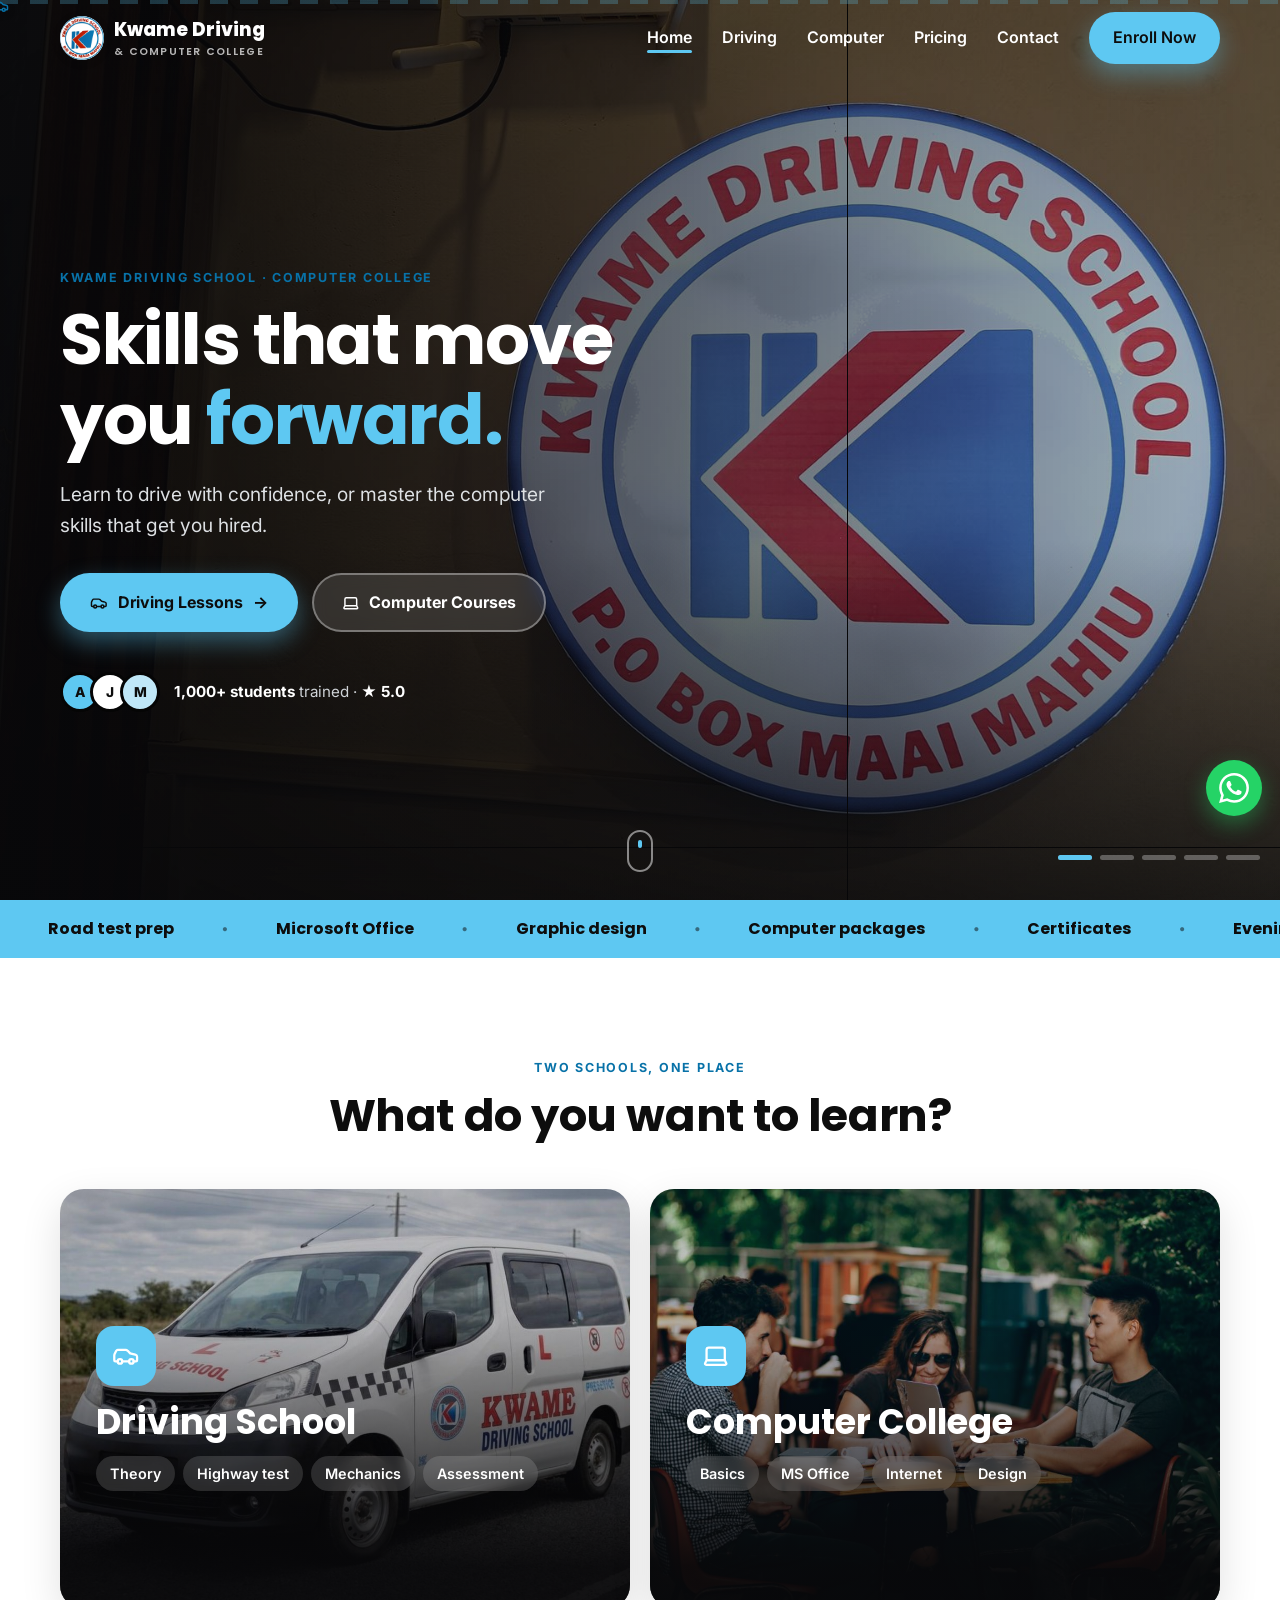
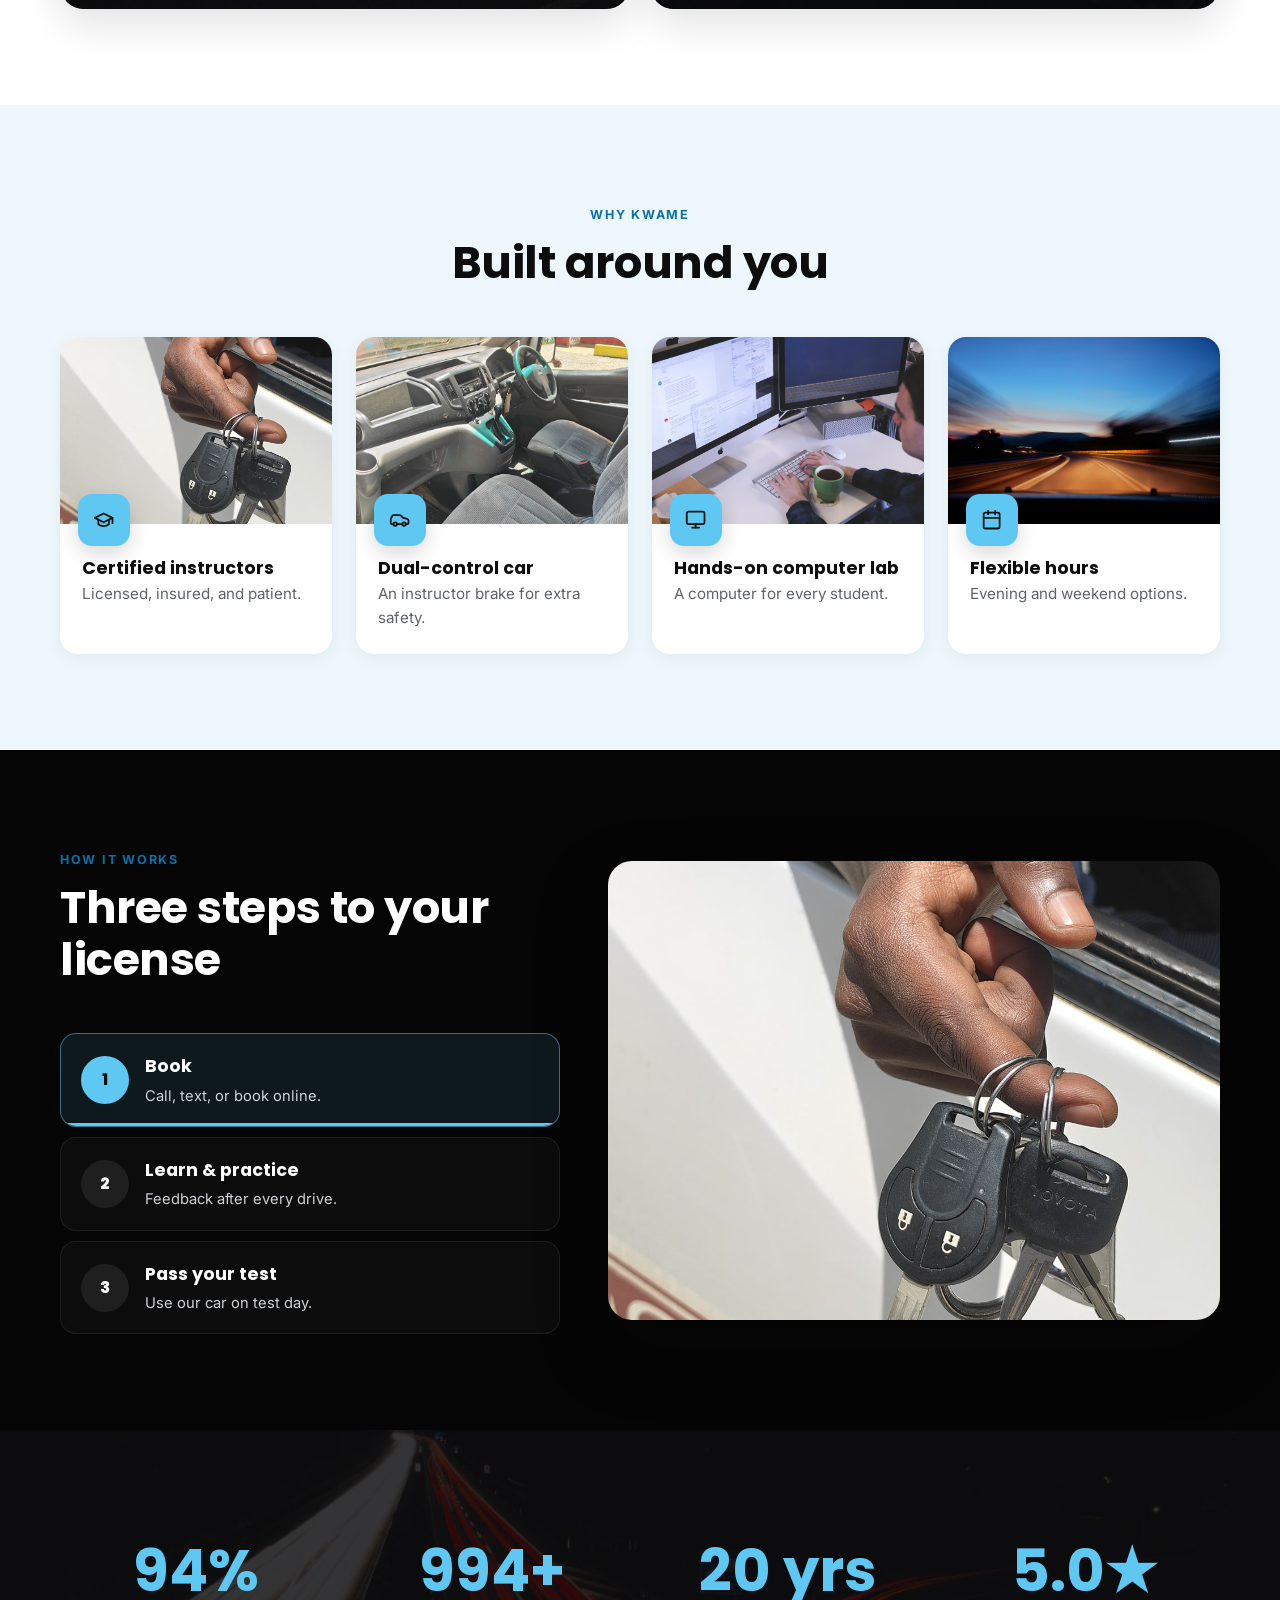
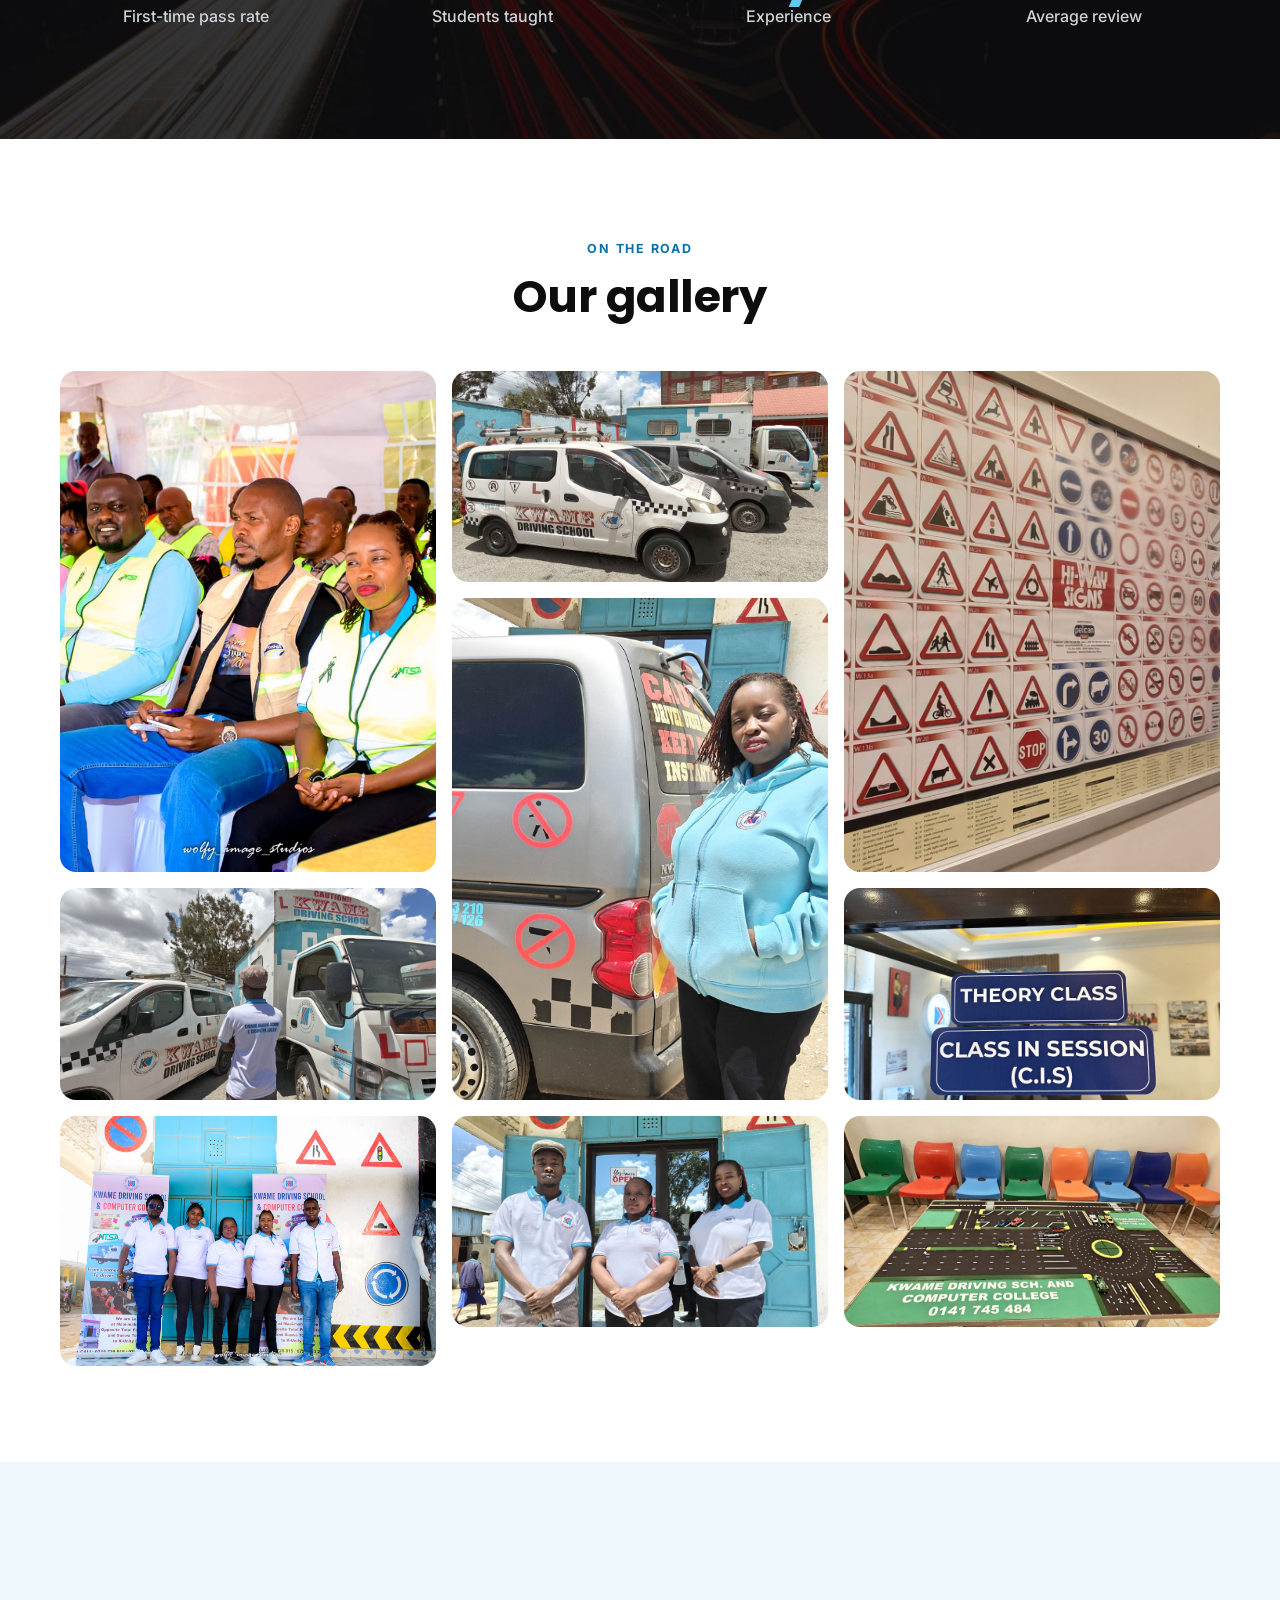
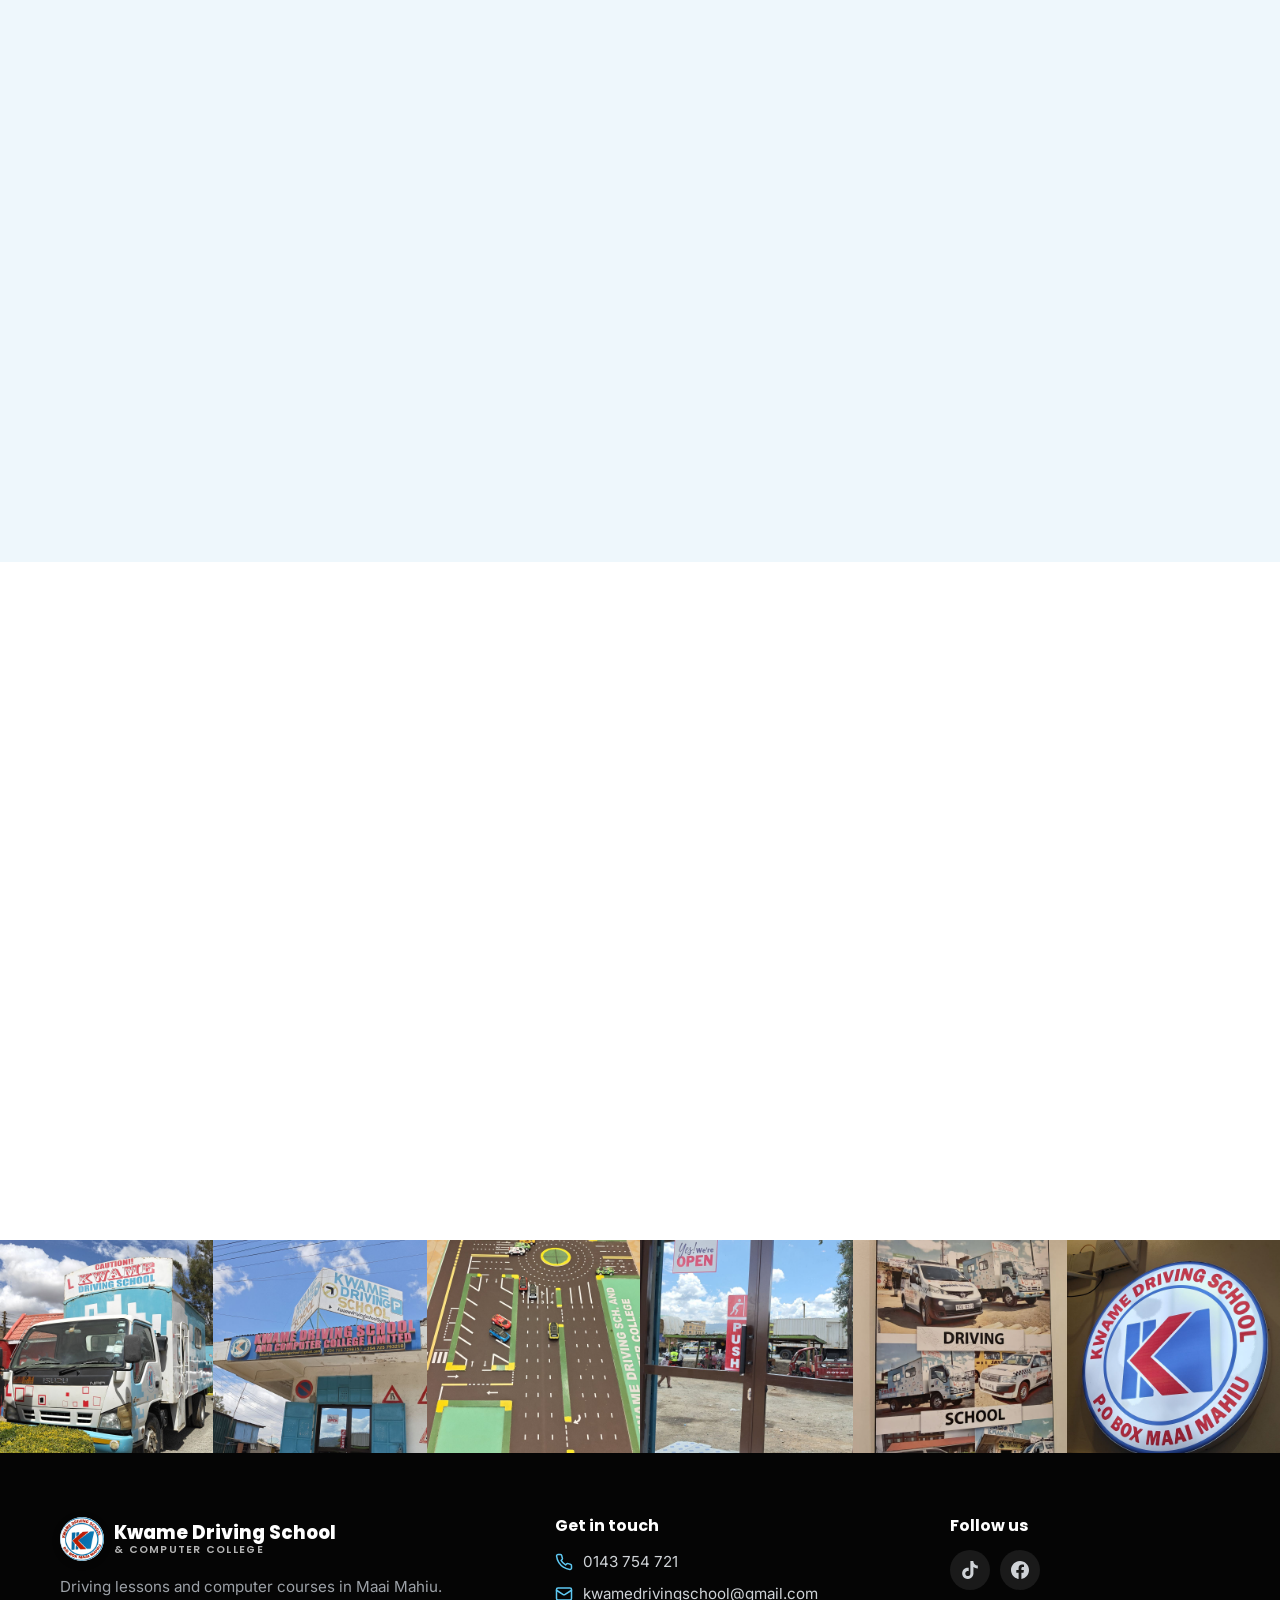
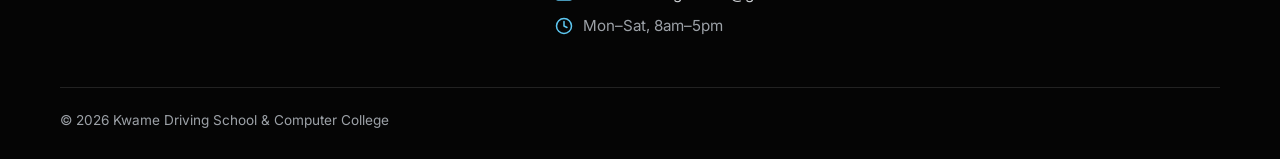
==== commit f4b978d6: "Add domain, social links and three-column footer Use kwamedrivingschool.co.ke for canonical/og:url t" ====
--- a/index.html
+++ b/index.html
@@ -9,6 +9,13 @@
   <meta property="og:site_name" content="Kwame Driving School &amp; Computer College" />
   <meta property="og:title" content="Kwame Driving School &amp; Computer College | Maai Mahiu" />
   <meta property="og:description" content="Driving lessons and computer courses in Maai Mahiu. Road test prep, refresher lessons, Microsoft Office, graphic design, and computer packages." />
+  <meta property="og:url" content="https://kwamedrivingschool.co.ke/" />
+  <meta property="og:image" content="https://kwamedrivingschool.co.ke/images/og-image.jpg" />
+  <meta property="og:image:width" content="1200" />
+  <meta property="og:image:height" content="630" />
+  <meta property="og:image:alt" content="Kwame Driving School training vans and truck" />
+  <meta name="twitter:card" content="summary_large_image" />
+  <link rel="canonical" href="https://kwamedrivingschool.co.ke/" />
   <link rel="preconnect" href="https://fonts.googleapis.com" />
   <link rel="preconnect" href="https://fonts.gstatic.com" crossorigin />
   <link href="https://fonts.googleapis.com/css2?family=Inter:wght@400;500;600;700&family=Poppins:wght@600;700;800&display=swap" rel="stylesheet" />
@@ -298,6 +305,13 @@
             <li class="contact-item"><svg class="fi" viewBox="0 0 24 24" fill="none" stroke="currentColor" stroke-width="2" stroke-linecap="round" stroke-linejoin="round" aria-hidden="true"><circle cx="12" cy="12" r="10"/><polyline points="12 6 12 12 16 14"/></svg><span class="ph">Mon–Sat, 8am–5pm</span></li>
           </ul>
         </div>
+        <div>
+          <h4>Follow us</h4>
+          <ul class="footer-social">
+            <li><a href="https://www.tiktok.com/@kwamedrivingcomputer" target="_blank" rel="noopener" aria-label="TikTok (opens in a new tab)"><svg viewBox="0 0 24 24" fill="currentColor" aria-hidden="true" focusable="false"><path d="M12.525.02c1.31-.02 2.61-.01 3.91-.02.08 1.53.63 3.09 1.75 4.17 1.12 1.11 2.7 1.62 4.24 1.79v4.03c-1.44-.05-2.89-.35-4.2-.97-.57-.26-1.1-.59-1.62-.93-.01 2.92.01 5.840-.02 8.75-.08 1.4-.54 2.79-1.350 3.94-1.31 1.92-3.58 3.17-5.91 3.21-1.43.08-2.86-.31-4.08-1.03-2.02-1.19-3.44-3.37-3.65-5.71-.02-.5-.03-1-.01-1.49.18-1.9 1.12-3.72 2.58-4.96 1.66-1.44 3.98-2.13 6.15-1.72.02 1.48-.04 2.96-.04 4.44-.99-.32-2.15-.23-3.02.37-.63.41-1.11 1.04-1.36 1.75-.21.51-.15 1.07-.14 1.61.24 1.64 1.82 3.02 3.5 2.87 1.12-.01 2.19-.66 2.77-1.61.19-.33.4-.67.41-1.06.1-1.79.06-3.57.07-5.36.01-4.03-.01-8.05.02-12.07z"/></svg></a></li>
+            <li><a href="https://www.facebook.com/groups/512732034041115/" target="_blank" rel="noopener" aria-label="Facebook group (opens in a new tab)"><svg viewBox="0 0 24 24" fill="currentColor" aria-hidden="true" focusable="false"><path d="M24 12.073C24 5.405 18.627 0 12 0S0 5.405 0 12.073C0 18.1 4.388 23.094 10.125 24v-8.437H7.078v-3.49h3.047V9.413c0-3.026 1.792-4.697 4.533-4.697 1.312 0 2.686.236 2.686.236v2.971H15.83c-1.491 0-1.956.93-1.956 1.886v2.264h3.328l-.532 3.49h-2.796V24C19.612 23.094 24 18.1 24 12.073z"/></svg></a></li>
+          </ul>
+        </div>
       </div>
       <div class="footer-bottom">
         <span>© <span data-year></span> Kwame Driving School &amp; Computer College</span>
--- a/css/styles.css
+++ b/css/styles.css
@@ -802,28 +802,6 @@
 }
 .seg input:checked + span { background: var(--black); border-color: var(--black); color: #fff; }
 .seg input:focus-visible + span { outline: 3px solid var(--blue); outline-offset: 2px; }
-/* ---------- FAQ ---------- */
-.faq { max-width: 820px; margin: 0 auto; }
-.faq details { background: #fff; border-radius: 14px; margin-bottom: 12px; padding: 0 24px; box-shadow: 0 2px 10px rgba(0, 0, 0, 0.05); transition: box-shadow 0.3s; }
-.faq details[open] { box-shadow: var(--shadow); }
-.faq summary { cursor: pointer; list-style: none; font-weight: 700; color: var(--black); padding: 20px 0; display: flex; justify-content: space-between; gap: 16px; align-items: center; }
-.faq summary::-webkit-details-marker { display: none; }
-.faq summary::after {
-  content: "+";
-  flex: none;
-  width: 30px;
-  height: 30px;
-  border-radius: 50%;
-  background: rgba(94, 200, 242, 0.2);
-  color: var(--black);
-  display: grid;
-  place-items: center;
-  font-size: 1.2rem;
-  transition: transform 0.3s var(--ease), background 0.3s;
-}
-.faq details[open] summary::after { transform: rotate(45deg); background: var(--blue); }
-.faq details p { color: var(--muted); padding-bottom: 20px; margin: 0; }
-
 /* ---------- Booking wizard ---------- */
 .booking { display: grid; grid-template-columns: 0.8fr 1.2fr; border-radius: 28px; overflow: hidden; box-shadow: var(--shadow-lg); background: #fff; }
 @media (max-width: 900px) { .booking { grid-template-columns: 1fr; } }
@@ -969,18 +947,24 @@
 .footer-photos img { width: 100%; aspect-ratio: 1; object-fit: cover; transition: transform 0.4s var(--ease); }
 .footer-photos img:hover { transform: scale(1.04); position: relative; z-index: 1; }
 @media (max-width: 700px) { .footer-photos { grid-template-columns: repeat(3, 1fr); } }
-.footer-grid { display: grid; grid-template-columns: 1.4fr 1fr; gap: 36px; margin-bottom: 40px; }
-@media (max-width: 640px) { .footer-grid { grid-template-columns: 1fr; } }
-@media (max-width: 520px) { .footer-grid { grid-template-columns: 1fr; } }
+.footer-grid { display: grid; grid-template-columns: 1.3fr 1fr 0.8fr; gap: 36px 56px; margin-bottom: 40px; }
+@media (max-width: 860px) { .footer-grid { grid-template-columns: 1fr 1fr; } .footer-grid > :first-child { grid-column: 1 / -1; } }
+@media (max-width: 560px) { .footer-grid { grid-template-columns: 1fr; } }
 .site-footer h4 { color: #fff; font-size: 1rem; margin-bottom: 14px; }
 .site-footer ul { list-style: none; padding: 0; margin: 0; }
+.footer-social { display: flex; gap: 10px; }
+.footer-social a { display: grid; place-items: center; width: 40px; height: 40px; border-radius: 50%; background: #1a1a1a; color: #fff; transition: background 0.2s, color 0.2s, transform 0.2s var(--ease); }
+.footer-social a:hover, .footer-social a:focus-visible { background: var(--blue); color: var(--black); transform: translateY(-2px); }
+.footer-social svg { width: 18px; height: 18px; }
+/* On phones, keep the footer's last line clear of the sticky "Book or Enroll" button. */
+@media (max-width: 700px) { .site-footer { padding-bottom: 96px; } }
 .site-footer li { margin-bottom: 8px; }
 .site-footer a { text-decoration: none; color: #cfd3d7; transition: color 0.2s; }
 .site-footer a:hover { color: var(--blue); }
 .site-footer .contact-item { display: flex; align-items: center; gap: 10px; overflow-wrap: anywhere; }
 .site-footer .fi { flex: none; width: 18px; height: 18px; color: var(--blue); }
 .site-footer .logo { color: #fff; margin-bottom: 14px; line-height: 1.2; }
-.footer-bottom { border-top: 1px solid #222222; padding-top: 22px; display: flex; justify-content: space-between; flex-wrap: wrap; gap: 12px; font-size: 0.85rem; }
+.footer-bottom { border-top: 1px solid #222222; padding-top: 22px; display: flex; justify-content: space-between; align-items: center; flex-wrap: wrap; gap: 12px; font-size: 0.85rem; }
 
 /* ---------- Floating UI ---------- */
 .to-top {
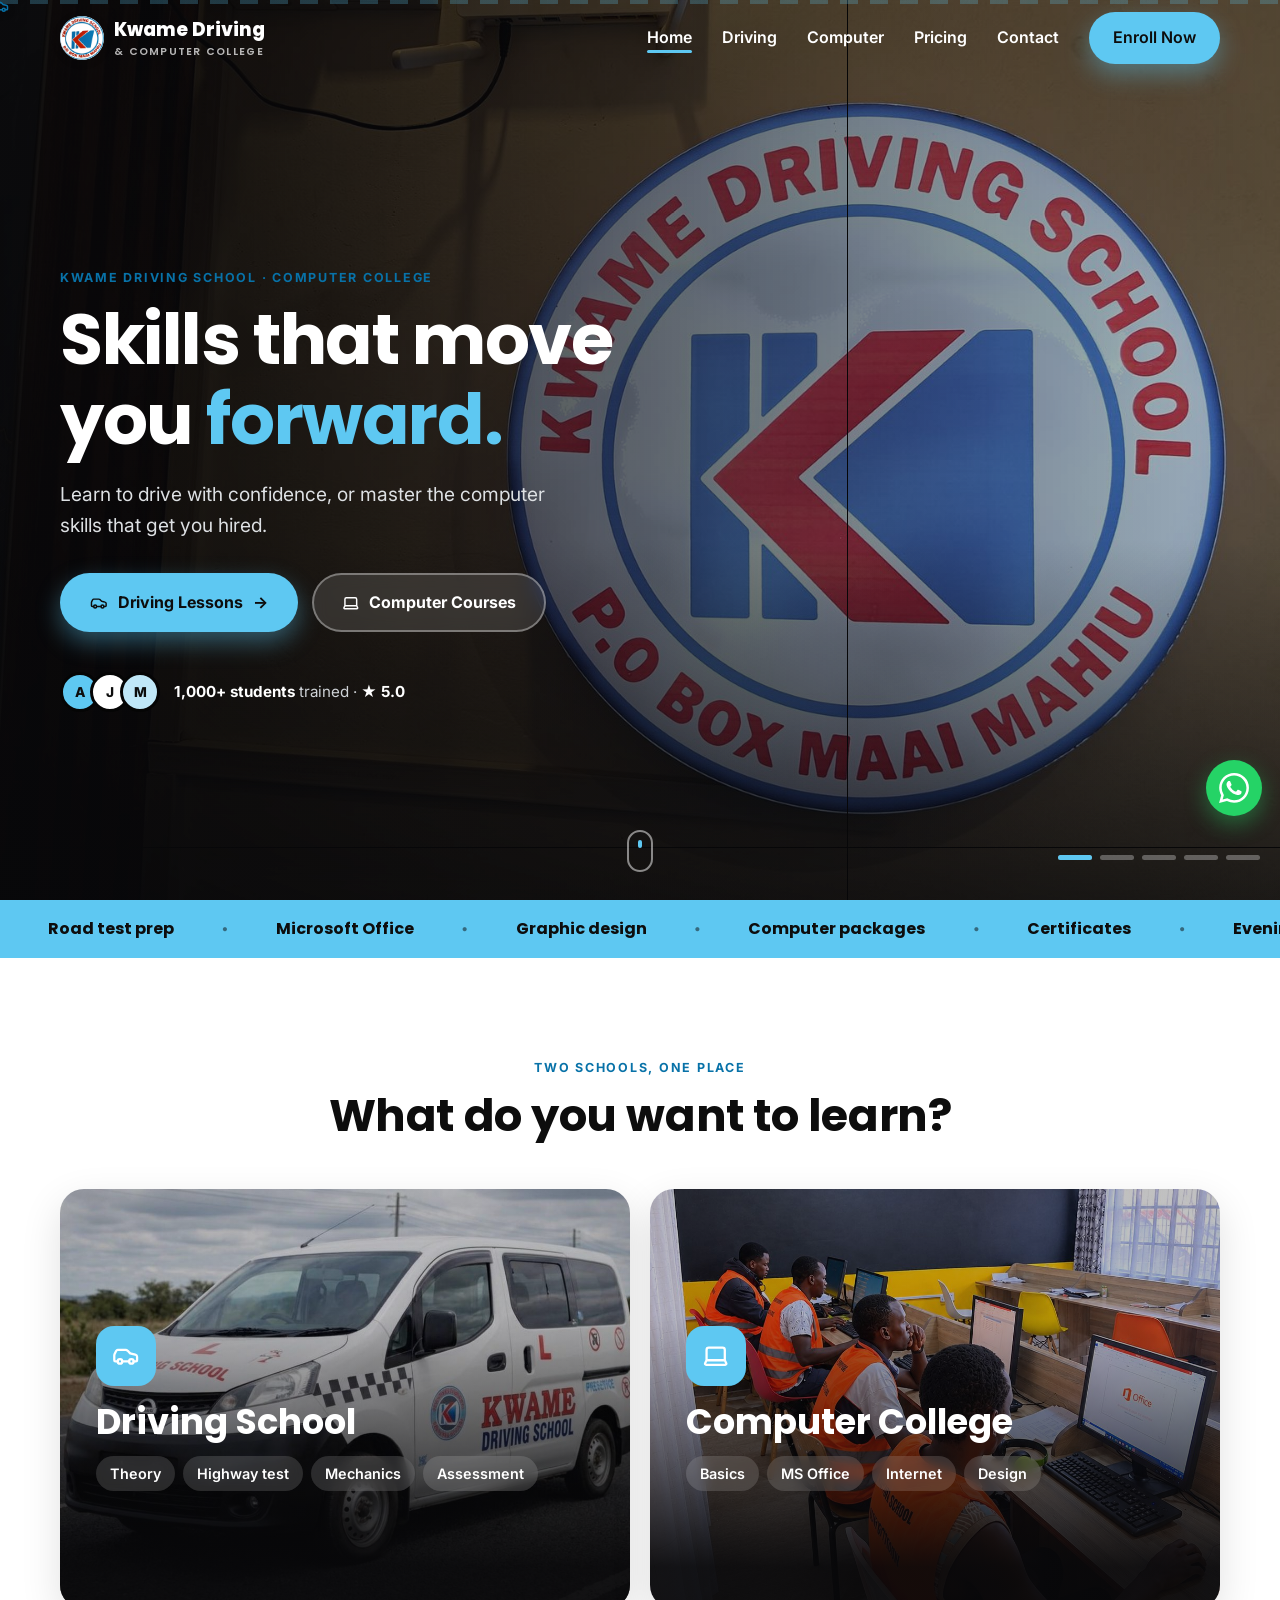
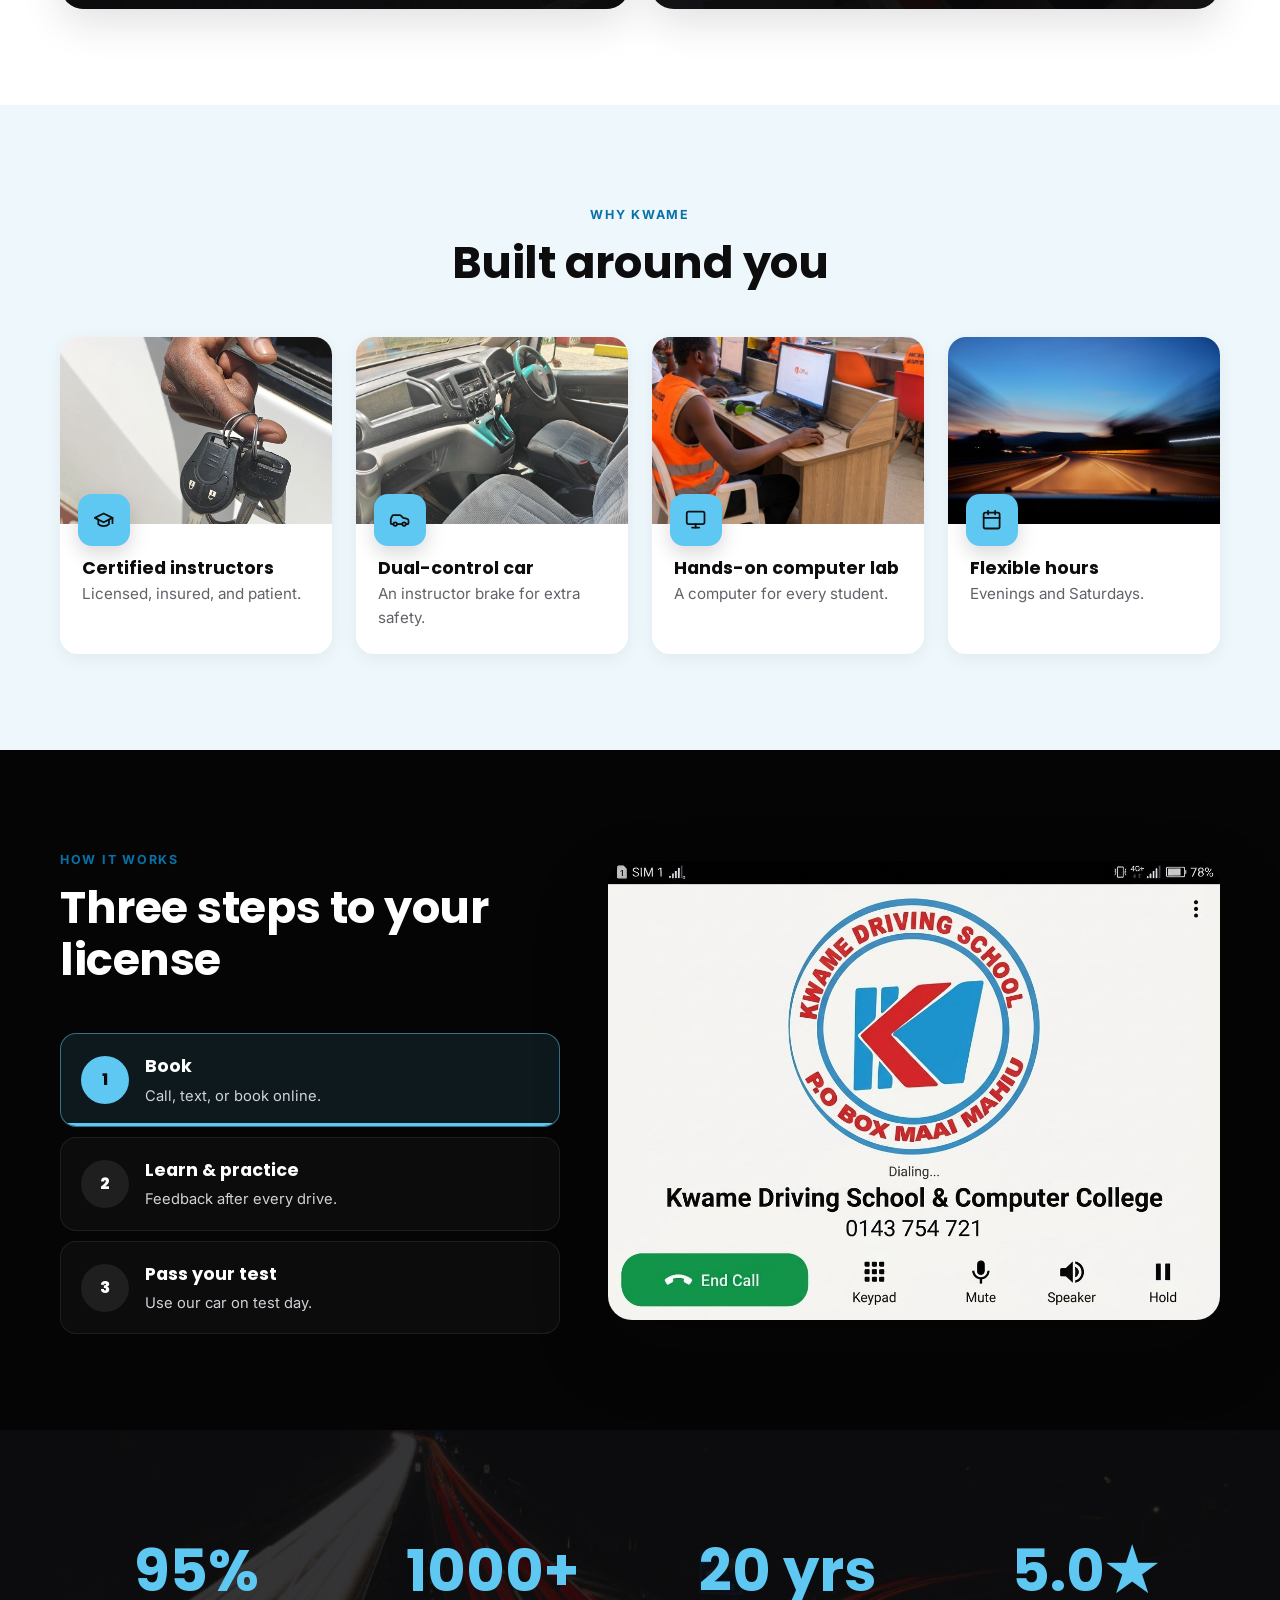
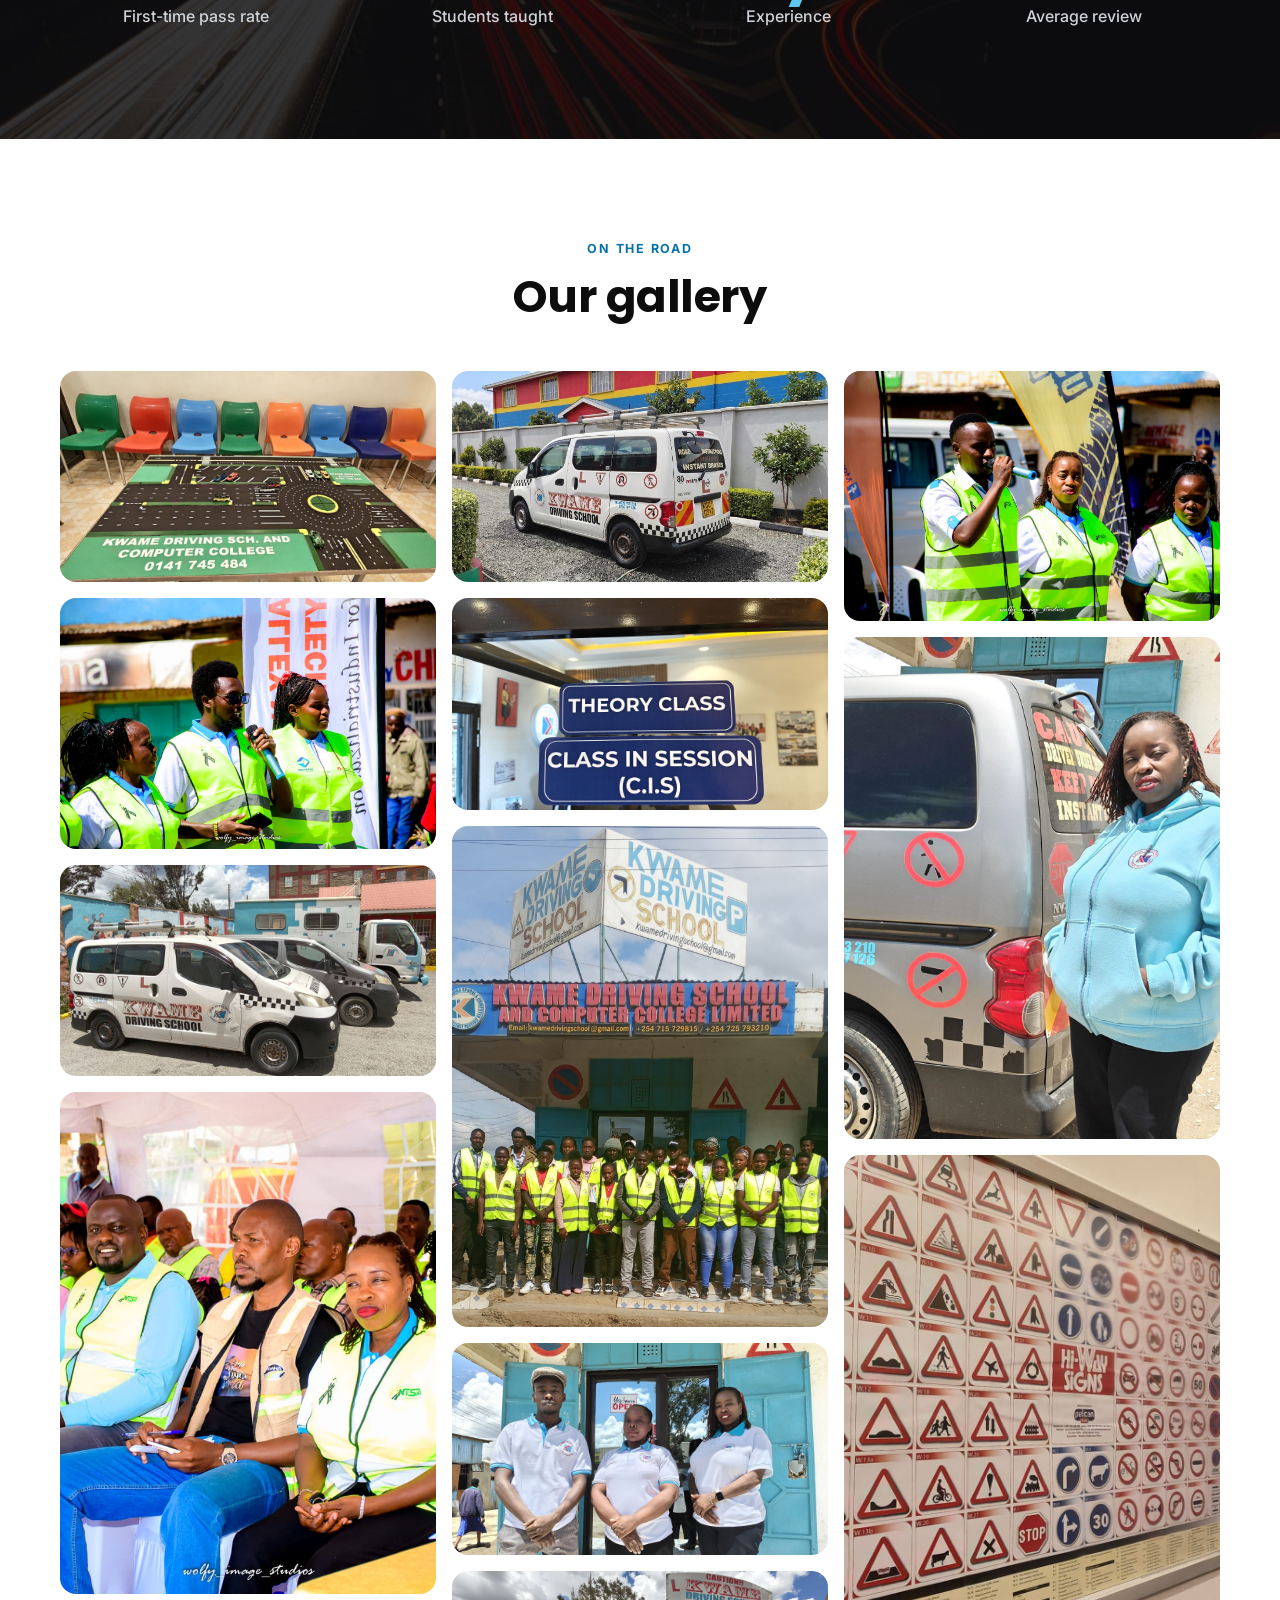
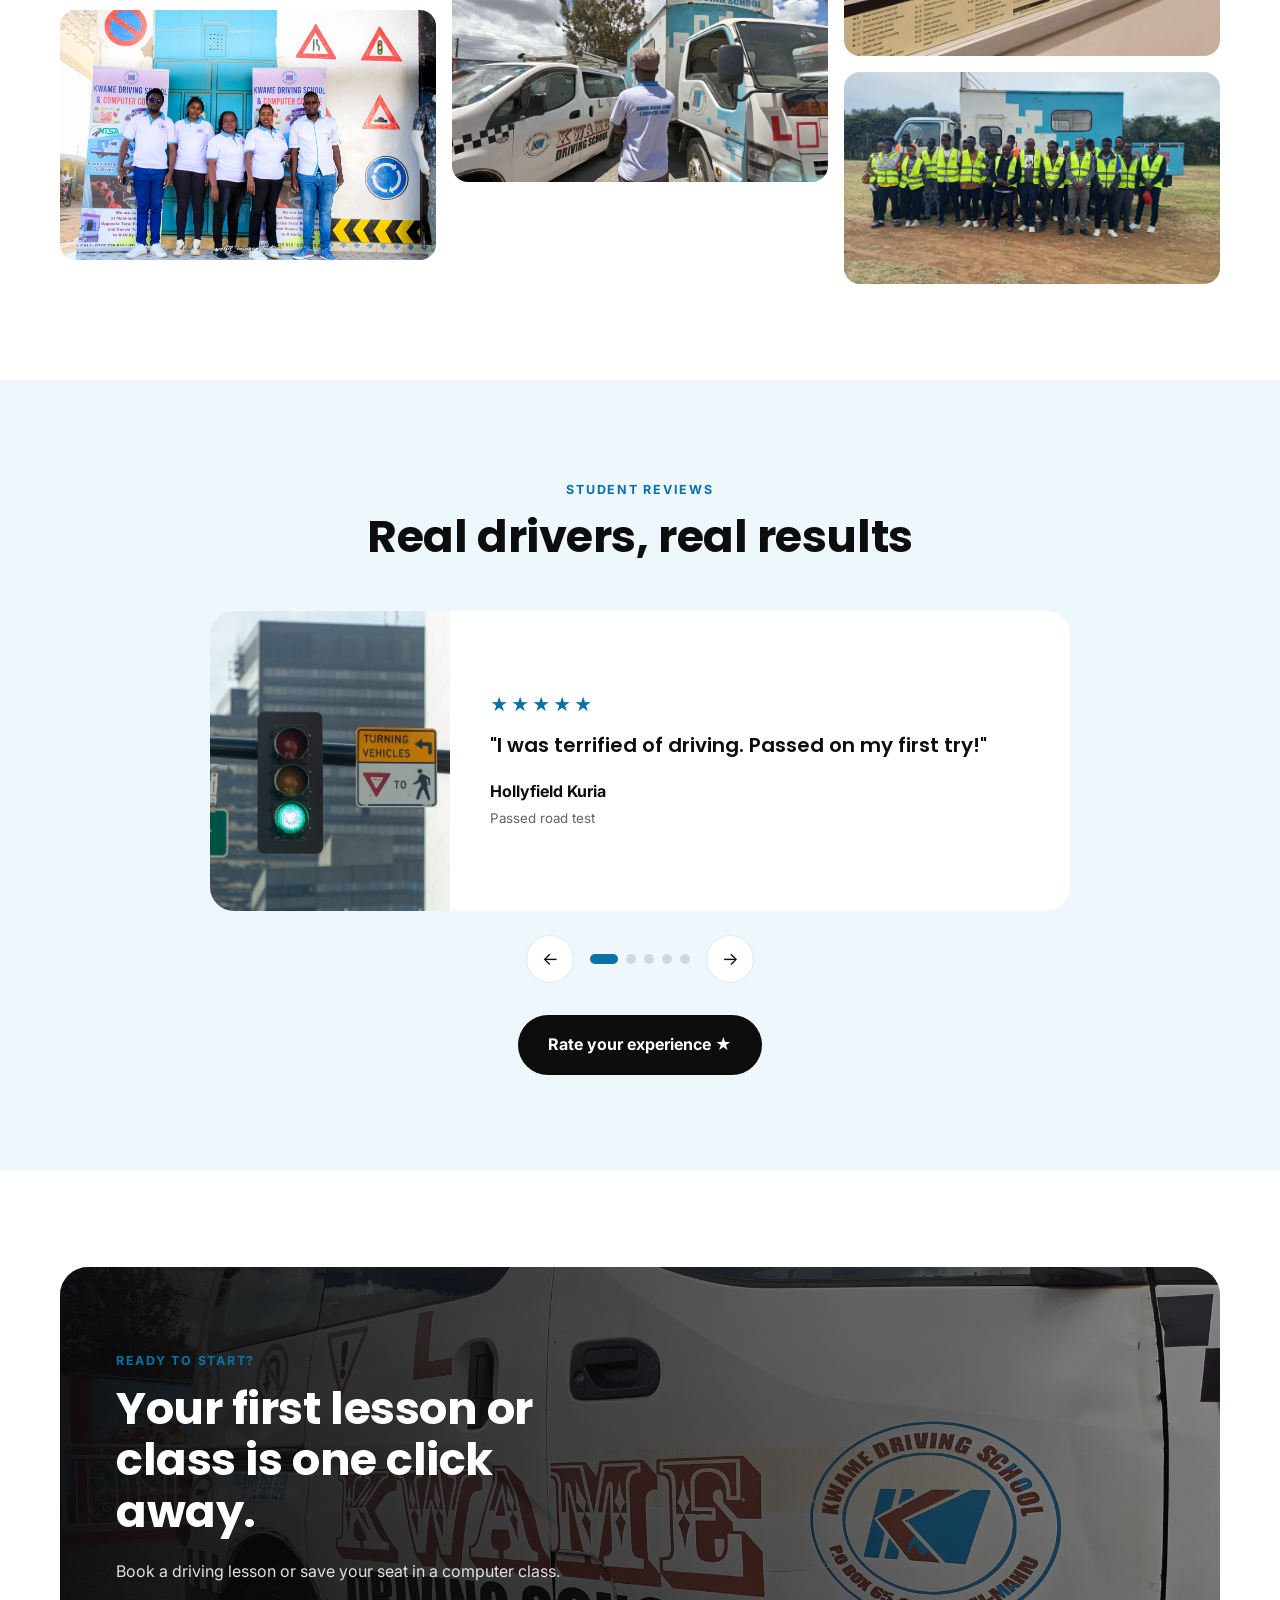
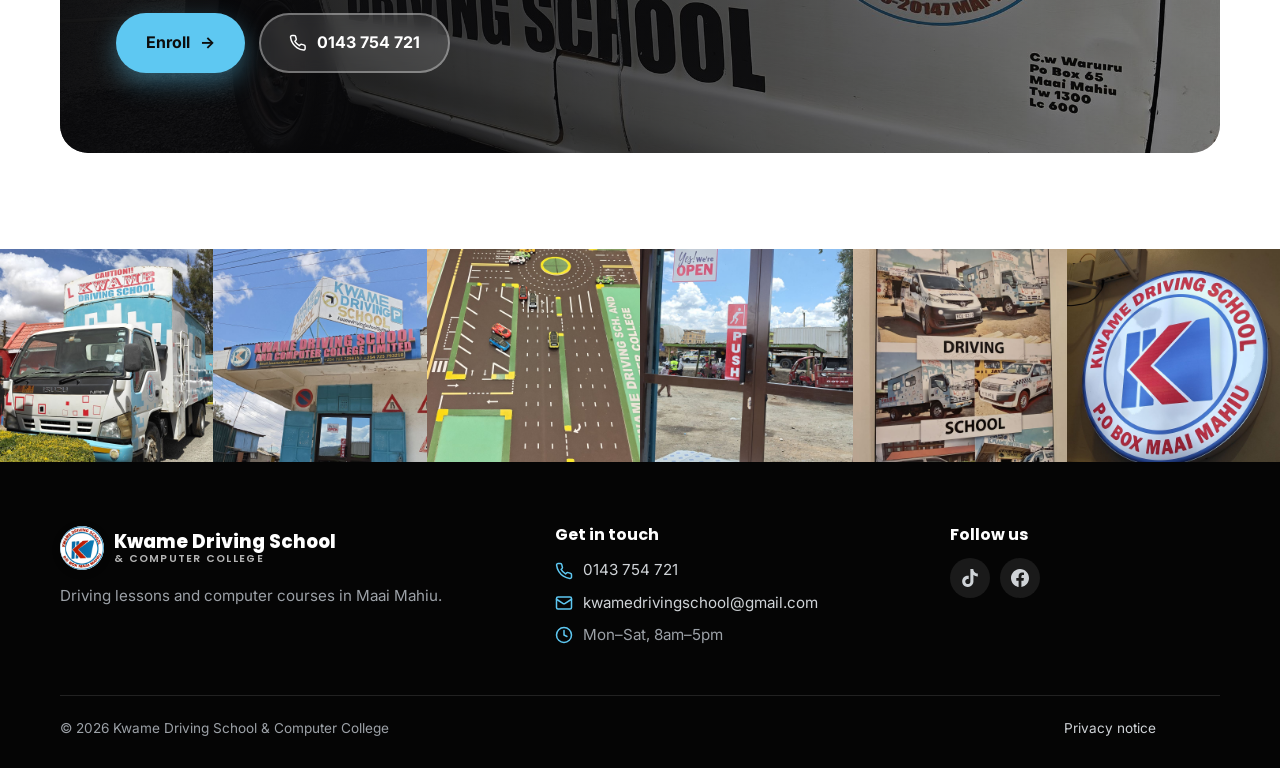
==== commit b2de2c55: "Add student reviews, new photos, launch fixes and search setup - Student reviews: review form with s" ====
--- a/index.html
+++ b/index.html
@@ -3,12 +3,12 @@
 <head>
   <meta charset="UTF-8" />
   <meta name="viewport" content="width=device-width, initial-scale=1.0" />
-  <title>Kwame Driving School &amp; Computer College | Maai Mahiu</title>
-  <meta name="description" content="Driving lessons and computer courses in Maai Mahiu. Road test prep, refresher lessons, Microsoft Office, graphic design, and computer packages." />
+  <title>Kwame Driving School &amp; Computer College | Home</title>
+  <meta name="description" content="Our mission is to train safe, confident drivers and skilled computer users. Driving lessons and computer courses in Maai Mahiu, Kenya." />
   <meta property="og:type" content="website" />
   <meta property="og:site_name" content="Kwame Driving School &amp; Computer College" />
-  <meta property="og:title" content="Kwame Driving School &amp; Computer College | Maai Mahiu" />
-  <meta property="og:description" content="Driving lessons and computer courses in Maai Mahiu. Road test prep, refresher lessons, Microsoft Office, graphic design, and computer packages." />
+  <meta property="og:title" content="Kwame Driving School &amp; Computer College | Home" />
+  <meta property="og:description" content="Our mission is to train safe, confident drivers and skilled computer users. Driving lessons and computer courses in Maai Mahiu, Kenya." />
   <meta property="og:url" content="https://kwamedrivingschool.co.ke/" />
   <meta property="og:image" content="https://kwamedrivingschool.co.ke/images/og-image.jpg" />
   <meta property="og:image:width" content="1200" />
@@ -20,8 +20,50 @@
   <link rel="preconnect" href="https://fonts.gstatic.com" crossorigin />
   <link href="https://fonts.googleapis.com/css2?family=Inter:wght@400;500;600;700&family=Poppins:wght@600;700;800&display=swap" rel="stylesheet" />
   <link rel="stylesheet" href="css/styles.css" />
-  <link rel="icon" type="image/png" href="images/favicon.png" />
+  <link rel="icon" type="image/png" sizes="48x48" href="images/favicon-48.png" />
+  <link rel="icon" type="image/png" sizes="96x96" href="images/favicon-96.png" />
+  <link rel="icon" type="image/png" sizes="192x192" href="images/favicon-192.png" />
+  <link rel="apple-touch-icon" href="images/apple-touch-icon.png" />
   <link rel="preload" as="image" href="images/IMAGE%201%20(2).jpg" />
+  <!-- Google search result: WebSite gives the site name above the link; the school's
+       logo and details help Google pick the badge as the thumbnail -->
+  <script type="application/ld+json">
+  {
+    "@context": "https://schema.org",
+    "@graph": [
+      {
+        "@type": "WebSite",
+        "@id": "https://kwamedrivingschool.co.ke/#website",
+        "name": "Kwame Driving School & Computer College",
+        "alternateName": "Kwame Driving School",
+        "url": "https://kwamedrivingschool.co.ke/"
+      },
+      {
+        "@type": ["DrivingSchool", "EducationalOrganization"],
+        "@id": "https://kwamedrivingschool.co.ke/#school",
+        "name": "Kwame Driving School & Computer College",
+        "url": "https://kwamedrivingschool.co.ke/",
+        "description": "Our mission is to train safe, confident drivers and skilled computer users. Driving lessons and computer courses in Maai Mahiu, Kenya.",
+        "logo": "https://kwamedrivingschool.co.ke/images/logo.png",
+        "image": "https://kwamedrivingschool.co.ke/images/logo.png",
+        "telephone": "+254143754721",
+        "email": "kwamedrivingschool@gmail.com",
+        "address": {
+          "@type": "PostalAddress",
+          "streetAddress": "Opposite Total petrol station, Maai Mahiu–Narok highway",
+          "addressLocality": "Maai Mahiu",
+          "addressCountry": "KE"
+        },
+        "geo": { "@type": "GeoCoordinates", "latitude": -0.983063, "longitude": 36.584688 },
+        "hasMap": "https://www.google.com/maps?q=-0.983063,36.584688",
+        "sameAs": [
+          "https://www.tiktok.com/@kwamedrivingcomputer",
+          "https://www.facebook.com/groups/512732034041115/"
+        ]
+      }
+    ]
+  }
+  </script>
 </head>
 <body>
 
@@ -53,7 +95,7 @@
         <div class="slide"><img src="images/IMAGE%202.jpeg" alt="Kwame Driving School &amp; Computer College reception sign" loading="lazy" /></div>
         <div class="slide"><img src="images/IMAGE%203.jpg" alt="Yes! We're open sign" loading="lazy" /></div>
         <div class="slide"><img src="images/IMAGE%204.jpeg" alt="Kwame Driving School vans and training truck parked by the wall" loading="lazy" /></div>
-        <div class="slide"><img src="images/IMAGE%205.jpg" alt="Student driver at the wheel of a training van" loading="lazy" /></div>
+        <div class="slide"><img src="images/IMAGE%205.jpeg" alt="Student driver at the wheel of a training van" loading="lazy" /></div>
       </div>
 
       <div class="container">
@@ -67,12 +109,12 @@
           </div>
           <div class="hero-trust reveal" style="--d:.4s">
             <div class="faces" aria-hidden="true"><span>A</span><span>J</span><span>M</span></div>
-            <div><strong>1,000+ students</strong> trained · <strong class="ph">★ 5.0</strong></div>
-          </div>
-        </div>
-      </div>
-
-      <div class="hero-caption"><div class="hero-dots" aria-label="Choose photo"></div></div>
+            <div><strong>1,000+ students</strong> trained · <strong class="ph" data-review-average>★ 5.0</strong></div>
+          </div>
+        </div>
+      </div>
+
+      <div class="hero-caption"><div class="hero-dots" role="group" aria-label="Choose photo"></div></div>
       <div class="scroll-cue" aria-hidden="true"></div>
     </section>
 
@@ -102,7 +144,7 @@
             </div>
           </a>
           <a class="duo-panel" href="computers.html">
-            <img src="images/comp-group.jpg" alt="Students learning on laptops" loading="lazy" />
+            <img src="images/comp-basics-2.jpg" alt="Students working at computers in the Kwame computer lab" loading="lazy" />
             <div class="duo-body">
               <span class="duo-icon"><svg class="ic" viewBox="0 0 24 24" fill="none" stroke="currentColor" stroke-width="2" stroke-linecap="round" stroke-linejoin="round" aria-hidden="true" focusable="false"><path d="M20 16V7a2 2 0 0 0-2-2H6a2 2 0 0 0-2 2v9m16 0H4m16 0 1.28 2.55a1 1 0 0 1-.9 1.45H3.62a1 1 0 0 1-.9-1.45L4 16"/></svg></span>
               <h3>Computer College</h3>
@@ -131,12 +173,12 @@
             <div class="body"><h3>Dual-control car</h3><p>An instructor brake for extra safety.</p></div>
           </article>
           <article class="photo-card reveal" style="--d:.2s">
-            <div class="ph-img"><div class="clip"><img src="images/comp-desktop.jpg" alt="Student working at a desktop computer" loading="lazy" /></div><span class="badge"><svg class="ic" viewBox="0 0 24 24" fill="none" stroke="currentColor" stroke-width="2" stroke-linecap="round" stroke-linejoin="round" aria-hidden="true" focusable="false"><rect x="2" y="3" width="20" height="14" rx="2"/><path d="M8 21h8"/><path d="M12 17v4"/></svg></span></div>
+            <div class="ph-img"><div class="clip"><img src="images/comp-lab-keys.jpg" alt="Student typing at a computer in the Kwame computer lab" loading="lazy" /></div><span class="badge"><svg class="ic" viewBox="0 0 24 24" fill="none" stroke="currentColor" stroke-width="2" stroke-linecap="round" stroke-linejoin="round" aria-hidden="true" focusable="false"><rect x="2" y="3" width="20" height="14" rx="2"/><path d="M8 21h8"/><path d="M12 17v4"/></svg></span></div>
             <div class="body"><h3>Hands-on computer lab</h3><p class="ph">A computer for every student.</p></div>
           </article>
           <article class="photo-card reveal" style="--d:.3s">
             <div class="ph-img"><div class="clip"><img src="images/dusk-drive.jpg" alt="Road at dusk seen through the windshield" loading="lazy" /></div><span class="badge"><svg class="ic" viewBox="0 0 24 24" fill="none" stroke="currentColor" stroke-width="2" stroke-linecap="round" stroke-linejoin="round" aria-hidden="true" focusable="false"><rect x="3" y="4" width="18" height="18" rx="2"/><path d="M16 2v4"/><path d="M8 2v4"/><path d="M3 10h18"/></svg></span></div>
-            <div class="body"><h3>Flexible hours</h3><p>Evening and weekend options.</p></div>
+            <div class="body"><h3>Flexible hours</h3><p>Evenings and Saturdays.</p></div>
           </article>
         </div>
       </div>
@@ -152,20 +194,20 @@
               <h2>Three steps to your license</h2>
             </div>
             <ul class="journey-steps" role="tablist" aria-orientation="vertical">
-              <li><button role="tab" type="button"><span class="n">1</span><strong>Book</strong><small>Call, text, or book online.</small></button></li>
-              <li><button role="tab" type="button"><span class="n">2</span><strong>Learn &amp; practice</strong><small>Feedback after every drive.</small></button></li>
-              <li><button role="tab" type="button"><span class="n">3</span><strong>Pass your test</strong><small>Use our car on test day.</small></button></li>
+              <li role="presentation"><button role="tab" type="button" id="step-tab-1" aria-controls="step-panel-1"><span class="n">1</span><strong>Book</strong><small>Call, text, or book online.</small></button></li>
+              <li role="presentation"><button role="tab" type="button" id="step-tab-2" aria-controls="step-panel-2"><span class="n">2</span><strong>Learn &amp; practice</strong><small>Feedback after every drive.</small></button></li>
+              <li role="presentation"><button role="tab" type="button" id="step-tab-3" aria-controls="step-panel-3"><span class="n">3</span><strong>Pass your test</strong><small>Use our car on test day.</small></button></li>
             </ul>
           </div>
           <div class="journey-stage reveal zoom" data-stage>
-            <img src="images/CAR%20KEYS.jpg" alt="Instructor handing car keys out of a training car window" style="object-position: center 65%" loading="lazy" />
+            <img src="images/step-call.jpg" alt="Phone screen dialing Kwame Driving School &amp; Computer College on 0143 754 721" loading="lazy" />
             <img src="images/mirror-check.jpg" alt="Checking the side mirror" loading="lazy" />
-            <img src="images/open-road.jpg" alt="Open road ahead" loading="lazy" />
+            <img src="images/step-keys.jpg" alt="Car keys held out of a Kwame training car window" loading="lazy" />
           </div>
           <!-- Panels are visually represented by the photo stage -->
-          <div role="tabpanel" class="sr-only">Book a lesson by phone, text, or online form.</div>
-          <div role="tabpanel" class="sr-only" hidden>Structured lessons with feedback after every drive.</div>
-          <div role="tabpanel" class="sr-only" hidden>Practice the test route and use our car on test day.</div>
+          <div role="tabpanel" class="sr-only" id="step-panel-1" aria-labelledby="step-tab-1">Book a lesson by phone, text, or online form.</div>
+          <div role="tabpanel" class="sr-only" id="step-panel-2" aria-labelledby="step-tab-2" hidden>Structured lessons with feedback after every drive.</div>
+          <div role="tabpanel" class="sr-only" id="step-panel-3" aria-labelledby="step-tab-3" hidden>Practice the test route and use our car on test day.</div>
         </div>
       </div>
     </section>
@@ -178,7 +220,7 @@
           <div><strong class="ph" data-count="95" data-suffix="%">0%</strong><span>First-time pass rate</span></div>
           <div><strong data-count="1000" data-suffix="+">0</strong><span>Students taught</span></div>
           <div><strong data-count="20" data-suffix=" yrs">0</strong><span>Experience</span></div>
-          <div><strong class="ph" data-count="5.0" data-suffix="★">0</strong><span>Average review</span></div>
+          <div><strong class="ph" data-count="5.0" data-suffix="★" data-review-average>0</strong><span>Average review</span></div>
         </div>
       </div>
     </section>
@@ -191,27 +233,35 @@
           <h2>Our gallery</h2>
         </div>
         <div class="gallery reveal">
+          <!-- Ordered so look-alike photos (vehicles, event, staff, class, student groups)
+               never sit next to each other in the 3-, 2- or 1-column layout -->
+          <div><img src="images/gallery%209.jpg" alt="Model road layout with toy cars used for theory lessons" loading="lazy" /></div>
+          <div><img src="images/PIC%204.jpeg" alt="Speakers in reflective vests addressing a road safety event" loading="lazy" /></div>
+          <div><img src="images/gallery%204.jpg" alt="Kwame training vans and truck parked in the yard" loading="lazy" /></div>
           <div class="tall"><img src="images/gallery%201.jpeg" alt="NTSA officials and guests at a road safety event" loading="lazy" /></div>
+          <div><img src="images/gallery%203.jpeg" alt="The Kwame team in front of the school with road sign murals" loading="lazy" /></div>
+          <div><img src="images/gallery-pic5.jpg" alt="Kwame training van parked outside the school" loading="lazy" /></div>
+          <div><img src="images/gallery%208.jpg" alt="Theory class in session sign" loading="lazy" /></div>
+          <div class="tall"><img src="images/PIC%201.jpeg" alt="Kwame students in reflective vests in front of the school's main office" loading="lazy" /></div>
+          <div><img src="images/gallery%206.jpg" alt="Three Kwame staff at the school entrance" loading="lazy" /></div>
           <div><img src="images/gallery%202.jpg" alt="Kwame instructor standing between a training van and truck" loading="lazy" /></div>
-          <div><img src="images/gallery%203.jpeg" alt="The Kwame team in front of the school with road sign murals" loading="lazy" /></div>
-          <div><img src="images/gallery%204.jpg" alt="Kwame training vans and truck parked in the yard" loading="lazy" /></div>
+          <div><img src="images/PIC%203.jpeg" alt="Speaker with a microphone at an NTSA road safety event" loading="lazy" /></div>
           <div class="tall"><img src="images/gallery%205.jpg" alt="Instructor standing beside a Kwame training van" loading="lazy" /></div>
-          <div><img src="images/gallery%206.jpg" alt="Road sign charts on the classroom wall" loading="lazy" /></div>
-          <div class="tall"><img src="images/gallery%207.jpg" alt="Three Kwame staff at the school entrance" loading="lazy" /></div>
-          <div><img src="images/gallery%208.jpg" alt="Theory class in session sign" loading="lazy" /></div>
-          <div><img src="images/gallery%209.jpg" alt="Model road layout with toy cars used for theory lessons" loading="lazy" /></div>
-        </div>
-      </div>
-    </section>
-
-    <!-- Reviews carousel (placeholders: replace with real student reviews) -->
-    <section class="section section--soft">
+          <div class="tall"><img src="images/gallery%207.jpg" alt="Road sign charts on the classroom wall" loading="lazy" /></div>
+          <div><img src="images/PIC%202.jpeg" alt="Kwame students in reflective vests lined up in front of the training truck" loading="lazy" /></div>
+        </div>
+      </div>
+    </section>
+
+    <!-- Reviews carousel. js/main.js swaps the placeholder slides below for the newest
+         30 approved reviews from api/reviews.php once at least one is approved. -->
+    <section class="section section--soft" id="reviews">
       <div class="container">
         <div class="section-head reveal">
           <span class="eyebrow">Student reviews</span>
           <h2>Real drivers, real results</h2>
         </div>
-        <div class="carousel reveal" data-carousel aria-roledescription="carousel">
+        <div class="carousel reveal" data-carousel data-reviews="api/reviews.php" role="region" aria-roledescription="carousel" aria-label="Student reviews">
           <div class="carousel-viewport">
             <div class="carousel-track">
               <div class="review ph">
@@ -250,8 +300,8 @@
                 <img src="images/comp-design.jpg" alt="" loading="lazy" />
                 <div class="text">
                   <div class="stars" aria-label="5 stars">★★★★★</div>
-                  <blockquote>"I designed my first logo within days. Now I make flyers for local shops."</blockquote>
-                  <div class="who"><strong>Ann Wangui</strong><small>Graphic design student</small></div>
+                  <blockquote>"I designed my first PowerPoint presentation within days. Now I make slides for local businesses."</blockquote>
+                  <div class="who"><strong>Martha Kimani</strong><small>Graphic design student</small></div>
                 </div>
               </div>
             </div>
@@ -262,6 +312,49 @@
             <button class="arrow-btn next" type="button" aria-label="Next review">→</button>
           </div>
         </div>
+
+        <details class="review-cta reveal">
+          <summary class="btn btn--black">Rate your experience ★</summary>
+          <form class="form review-form" action="api/reviews.php" method="POST" data-review-form novalidate>
+            <input type="hidden" name="csrf_token" value="" />
+            <!-- Spam trap: hidden from people, bots fill it in -->
+            <div class="sr-only" aria-hidden="true">
+              <label for="review-website">Leave this empty</label>
+              <input type="text" id="review-website" name="website" tabindex="-1" autocomplete="off" />
+            </div>
+            <h3>How was your time at Kwame?</h3>
+            <fieldset class="star-input">
+              <legend class="field">Your rating</legend>
+              <input type="radio" id="star5" name="rating" value="5" required /><label for="star5" title="5 stars: excellent">★<span class="sr-only">5 stars</span></label>
+              <input type="radio" id="star4" name="rating" value="4" /><label for="star4" title="4 stars: good">★<span class="sr-only">4 stars</span></label>
+              <input type="radio" id="star3" name="rating" value="3" /><label for="star3" title="3 stars: okay">★<span class="sr-only">3 stars</span></label>
+              <input type="radio" id="star2" name="rating" value="2" /><label for="star2" title="2 stars: poor">★<span class="sr-only">2 stars</span></label>
+              <input type="radio" id="star1" name="rating" value="1" /><label for="star1" title="1 star: bad">★<span class="sr-only">1 star</span></label>
+            </fieldset>
+            <div class="form-row">
+              <div>
+                <label class="field" for="review-name">Your name <span class="muted">(shown with your review)</span></label>
+                <input id="review-name" name="name" type="text" autocomplete="name" maxlength="60" required />
+              </div>
+              <div>
+                <label class="field" for="review-course">What did you study?</label>
+                <select id="review-course" name="course" required>
+                  <option value="" disabled selected>Select…</option>
+                  <option value="driving">Driving school</option>
+                  <option value="comp-package">Computer college</option>
+                </select>
+              </div>
+            </div>
+            <div>
+              <label class="field" for="review-comment">Your review</label>
+              <textarea id="review-comment" name="comment" minlength="10" maxlength="500" required placeholder="What did you learn? Would you recommend us?"></textarea>
+            </div>
+            <p class="form-error" role="alert"></p>
+            <button type="submit" class="btn btn--primary" data-submit>Send review ✓</button>
+            <p class="muted review-note">Reviews appear here once the school has checked them.</p>
+            <div class="form-status" role="status"></div>
+          </form>
+        </details>
       </div>
     </section>
 
@@ -274,7 +367,7 @@
           <h2>Your first lesson or class is one click away.</h2>
           <p>Book a driving lesson or save your seat in a computer class.</p>
           <div class="actions">
-            <a href="contact.html" class="btn btn--primary">Book or Enroll <span class="arrow">→</span></a>
+            <a href="contact.html" class="btn btn--primary">Enroll <span class="arrow">→</span></a>
             <a href="tel:+254143754721" class="btn btn--glass"><svg class="ic" viewBox="0 0 24 24" fill="none" stroke="currentColor" stroke-width="2" stroke-linecap="round" stroke-linejoin="round" aria-hidden="true" focusable="false"><path d="M22 16.92v3a2 2 0 0 1-2.18 2 19.79 19.79 0 0 1-8.63-3.07 19.5 19.5 0 0 1-6-6 19.79 19.79 0 0 1-3.07-8.67A2 2 0 0 1 4.11 2h3a2 2 0 0 1 2 1.72c.13.96.36 1.9.7 2.81a2 2 0 0 1-.45 2.11L8.09 9.91a16 16 0 0 0 6 6l1.27-1.27a2 2 0 0 1 2.11-.45c.91.34 1.85.57 2.81.7A2 2 0 0 1 22 16.92z"/></svg> 0143 754 721</a>
           </div>
         </div>
@@ -298,7 +391,7 @@
           <p>Driving lessons and computer courses in Maai Mahiu.</p>
         </div>
         <div>
-          <h4 id="contact">Get in touch</h4>
+          <h2 id="contact">Get in touch</h2>
           <ul>
             <li class="contact-item"><svg class="fi" viewBox="0 0 24 24" fill="none" stroke="currentColor" stroke-width="2" stroke-linecap="round" stroke-linejoin="round" aria-hidden="true"><path d="M22 16.92v3a2 2 0 0 1-2.18 2 19.79 19.79 0 0 1-8.63-3.07 19.5 19.5 0 0 1-6-6 19.79 19.79 0 0 1-3.07-8.67A2 2 0 0 1 4.11 2h3a2 2 0 0 1 2 1.72c.13.96.36 1.9.7 2.81a2 2 0 0 1-.45 2.11L8.09 9.91a16 16 0 0 0 6 6l1.27-1.27a2 2 0 0 1 2.11-.45c.91.34 1.85.57 2.81.7A2 2 0 0 1 22 16.92z"/></svg><a href="tel:+254143754721">0143 754 721</a></li>
             <li class="contact-item"><svg class="fi" viewBox="0 0 24 24" fill="none" stroke="currentColor" stroke-width="2" stroke-linecap="round" stroke-linejoin="round" aria-hidden="true"><rect x="2" y="4" width="20" height="16" rx="2"/><path d="m22 7-8.97 5.7a1.94 1.94 0 0 1-2.06 0L2 7"/></svg><a href="mailto:kwamedrivingschool@gmail.com">kwamedrivingschool@gmail.com</a></li>
@@ -306,7 +399,7 @@
           </ul>
         </div>
         <div>
-          <h4>Follow us</h4>
+          <h2>Follow us</h2>
           <ul class="footer-social">
             <li><a href="https://www.tiktok.com/@kwamedrivingcomputer" target="_blank" rel="noopener" aria-label="TikTok (opens in a new tab)"><svg viewBox="0 0 24 24" fill="currentColor" aria-hidden="true" focusable="false"><path d="M12.525.02c1.31-.02 2.61-.01 3.91-.02.08 1.53.63 3.09 1.75 4.17 1.12 1.11 2.7 1.62 4.24 1.79v4.03c-1.44-.05-2.89-.35-4.2-.97-.57-.26-1.1-.59-1.62-.93-.01 2.92.01 5.840-.02 8.75-.08 1.4-.54 2.79-1.350 3.94-1.31 1.92-3.58 3.17-5.91 3.21-1.43.08-2.86-.31-4.08-1.03-2.02-1.19-3.44-3.37-3.65-5.71-.02-.5-.03-1-.01-1.49.18-1.9 1.12-3.72 2.58-4.96 1.66-1.44 3.98-2.13 6.15-1.72.02 1.48-.04 2.96-.04 4.44-.99-.32-2.15-.23-3.02.37-.63.41-1.11 1.04-1.36 1.75-.21.51-.15 1.07-.14 1.61.24 1.64 1.82 3.02 3.5 2.87 1.12-.01 2.19-.66 2.77-1.61.19-.33.4-.67.41-1.06.1-1.79.06-3.57.07-5.36.01-4.03-.01-8.05.02-12.07z"/></svg></a></li>
             <li><a href="https://www.facebook.com/groups/512732034041115/" target="_blank" rel="noopener" aria-label="Facebook group (opens in a new tab)"><svg viewBox="0 0 24 24" fill="currentColor" aria-hidden="true" focusable="false"><path d="M24 12.073C24 5.405 18.627 0 12 0S0 5.405 0 12.073C0 18.1 4.388 23.094 10.125 24v-8.437H7.078v-3.49h3.047V9.413c0-3.026 1.792-4.697 4.533-4.697 1.312 0 2.686.236 2.686.236v2.971H15.83c-1.491 0-1.956.93-1.956 1.886v2.264h3.328l-.532 3.49h-2.796V24C19.612 23.094 24 18.1 24 12.073z"/></svg></a></li>
@@ -315,13 +408,14 @@
       </div>
       <div class="footer-bottom">
         <span>© <span data-year></span> Kwame Driving School &amp; Computer College</span>
+        <a href="privacy.html">Privacy notice</a>
       </div>
     </div>
   </footer>
 
   <a class="wa-float" href="https://wa.me/254143754721?text=Hello%20Kwame%20Driving%20School" target="_blank" rel="noopener" aria-label="Chat with us on WhatsApp"><svg viewBox="0 0 24 24" fill="currentColor" aria-hidden="true" focusable="false"><path d="M17.472 14.382c-.297-.149-1.758-.867-2.03-.967-.273-.099-.471-.148-.67.15-.197.297-.767.966-.94 1.164-.173.199-.347.223-.644.075-.297-.15-1.255-.463-2.39-1.475-.883-.788-1.48-1.761-1.653-2.059-.173-.297-.018-.458.13-.606.134-.133.298-.347.446-.52.149-.174.198-.298.298-.497.099-.198.05-.371-.025-.52-.075-.149-.669-1.612-.916-2.207-.242-.579-.487-.5-.669-.51-.173-.008-.371-.01-.57-.01-.198 0-.52.074-.792.372-.272.297-1.04 1.016-1.04 2.479 0 1.462 1.065 2.875 1.213 3.074.149.198 2.096 3.2 5.077 4.487.709.306 1.262.489 1.694.625.712.227 1.36.195 1.871.118.571-.085 1.758-.719 2.006-1.413.248-.694.248-1.289.173-1.413-.074-.124-.272-.198-.57-.347m-5.421 7.403h-.004a9.87 9.87 0 0 1-5.031-1.378l-.361-.214-3.741.982.998-3.648-.235-.374a9.86 9.86 0 0 1-1.51-5.26c.001-5.45 4.436-9.884 9.888-9.884 2.64 0 5.122 1.03 6.988 2.898a9.825 9.825 0 0 1 2.893 6.994c-.003 5.45-4.437 9.884-9.885 9.884m8.413-18.297A11.815 11.815 0 0 0 12.05 0C5.495 0 .16 5.335.157 11.892c0 2.096.547 4.142 1.588 5.945L.057 24l6.305-1.654a11.882 11.882 0 0 0 5.683 1.448h.005c6.554 0 11.89-5.335 11.893-11.893a11.821 11.821 0 0 0-3.48-8.413Z"/></svg></a>
   <button class="to-top" type="button" aria-label="Back to top">↑</button>
-  <a class="btn btn--primary mobile-cta" href="contact.html">Book or Enroll →</a>
+  <a class="btn btn--primary mobile-cta" href="contact.html">Enroll →</a>
 
   <script src="js/main.js"></script>
 </body>
--- a/css/styles.css
+++ b/css/styles.css
@@ -604,6 +604,28 @@
 .carousel-dots { display: flex; gap: 8px; }
 .carousel-dots button { width: 10px; height: 10px; border-radius: 5px; border: 0; padding: 0; background: #cfd8de; cursor: pointer; transition: width 0.3s var(--ease), background 0.3s; }
 .carousel-dots button.active { width: 28px; background: var(--blue-dark); }
+/* With many reviews the dots would overflow; main.js shows "3 / 30" instead */
+.carousel-count { min-width: 64px; text-align: center; font-weight: 700; color: var(--black); font-variant-numeric: tabular-nums; }
+
+/* ---------- Review form ---------- */
+.review-cta { max-width: 860px; margin: 32px auto 0; text-align: center; }
+.review-cta > summary { list-style: none; }
+.review-cta > summary::-webkit-details-marker { display: none; }
+.review-cta[open] > summary { display: none; }
+.review-form { text-align: left; background: #fff; border-radius: 24px; padding: 32px; box-shadow: var(--shadow); }
+.review-form h3 { margin: 0; }
+.review-form .btn { justify-self: start; }
+.review-note { margin: 0; font-size: 0.9rem; }
+@media (max-width: 640px) { .review-form { padding: 24px 20px; } }
+/* Inputs run 5 → 1 and are shown reversed, so "~" can light up the chosen star and every star before it */
+.star-input { border: 0; padding: 0; margin: 0; display: flex; flex-direction: row-reverse; justify-content: flex-end; gap: 4px; }
+.star-input legend { width: 100%; }
+.star-input input { position: absolute; opacity: 0; width: 1px; height: 1px; }
+.star-input label { font-size: 2.2rem; line-height: 1; color: #cfd8de; cursor: pointer; transition: color 0.15s, transform 0.15s; }
+.star-input label:hover, .star-input label:hover ~ label,
+.star-input input:checked ~ label { color: var(--blue-dark); }
+.star-input label:hover { transform: scale(1.15); }
+.star-input input:focus-visible + label { outline: 3px solid var(--blue); outline-offset: 2px; border-radius: 6px; }
 
 /* ---------- Photo CTA ---------- */
 .cta-photo {
@@ -753,20 +775,6 @@
 .price-card .top::after { content: ""; position: absolute; inset: 0; background: linear-gradient(0deg, rgba(8, 8, 10, 0.85), transparent 70%); }
 .price-card .top h3 { position: absolute; left: 24px; bottom: 14px; color: #fff; z-index: 1; margin: 0; font-size: 1.35rem; }
 .price-card .body { padding: 24px 26px 28px; display: flex; flex-direction: column; flex: 1; }
-.price-card .tag {
-  position: absolute;
-  top: 16px;
-  right: 16px;
-  z-index: 2;
-  background: var(--blue);
-  color: var(--black);
-  font-weight: 800;
-  font-size: 0.72rem;
-  letter-spacing: 0.08em;
-  text-transform: uppercase;
-  padding: 6px 12px;
-  border-radius: 999px;
-}
 .price { font-family: "Poppins", sans-serif; font-size: 2.8rem; font-weight: 800; color: var(--black); line-height: 1; margin: 4px 0 6px; }
 .price span { font-size: 1rem; font-weight: 600; color: var(--muted); }
 .price-card .sub { color: var(--muted); font-size: 0.92rem; margin: 0; }
@@ -834,14 +842,12 @@
 .wizard-progress li::before { content: ""; display: block; height: 5px; border-radius: 3px; background: var(--line); margin-bottom: 8px; transition: background 0.4s; }
 .wizard-progress li.done::before, .wizard-progress li.current::before { background: var(--blue); }
 .wizard-progress li.current { color: var(--black); }
-.step-panel[hidden] { display: none; }
 .step-panel { animation: fadeUp 0.5s var(--ease); }
 .step-panel h3 { font-size: 1.5rem; margin-bottom: 18px; }
 
 .choice-grid { display: grid; grid-template-columns: repeat(4, 1fr); gap: 12px; }
 @media (max-width: 640px) { .choice-grid { grid-template-columns: repeat(2, 1fr); } }
 .choice { position: relative; cursor: pointer; }
-.choice input { position: absolute; opacity: 0; pointer-events: none; }
 .choice .card-in {
   display: block;
   border-radius: 14px;
@@ -854,28 +860,10 @@
 .choice .label { display: block; padding: 10px 12px; font-weight: 700; font-size: 0.9rem; color: var(--black); }
 .choice:hover .card-in { transform: translateY(-3px); box-shadow: var(--shadow); }
 .choice:hover img { transform: scale(1.05); }
-.choice input:checked + .card-in { border-color: var(--blue-dark); box-shadow: 0 10px 26px rgba(10, 124, 184, 0.25); }
-.choice input:checked + .card-in::after {
-  content: "✓";
-  position: absolute;
-  top: 10px;
-  right: 10px;
-  width: 28px;
-  height: 28px;
-  border-radius: 50%;
-  background: var(--blue);
-  color: var(--black);
-  font-weight: 800;
-  display: grid;
-  place-items: center;
-  animation: pop 0.3s var(--ease);
-}
-.choice input:focus-visible + .card-in { outline: 3px solid var(--blue); outline-offset: 2px; }
 @keyframes pop { from { transform: scale(0); } }
 
 .time-pills { display: flex; flex-wrap: wrap; gap: 10px; }
 .choice-group { font-family: "Poppins", sans-serif; font-weight: 700; color: var(--black); margin: 22px 0 10px; }
-.choice-group:first-of-type { margin-top: 0; }
 /* Booking step 1: pick a whole school (Driving or Computer); lesson cards are display-only */
 .school-choice { display: block; position: relative; cursor: pointer; margin-bottom: 14px; }
 .school-choice input { position: absolute; opacity: 0; pointer-events: none; }
@@ -927,8 +915,6 @@
 .form input:user-invalid { border-color: #e5484d; }
 .form textarea { min-height: 110px; resize: vertical; }
 .wizard-nav { display: flex; justify-content: space-between; gap: 12px; margin-top: 26px; }
-.wizard-nav .btn--ghost[hidden] { display: none; }
-.form-note { font-size: 0.85rem; color: var(--muted); margin: 10px 0 0; }
 .form-error { color: #b42318; font-weight: 600; font-size: 0.9rem; min-height: 1.2em; margin: 12px 0 0; }
 .form-status { display: none; padding: 14px 16px; border-radius: 12px; font-weight: 600; margin-top: 16px; }
 .form-status.ok { display: block; background: rgba(31, 157, 85, 0.1); color: var(--green); }
@@ -950,13 +936,15 @@
 .footer-grid { display: grid; grid-template-columns: 1.3fr 1fr 0.8fr; gap: 36px 56px; margin-bottom: 40px; }
 @media (max-width: 860px) { .footer-grid { grid-template-columns: 1fr 1fr; } .footer-grid > :first-child { grid-column: 1 / -1; } }
 @media (max-width: 560px) { .footer-grid { grid-template-columns: 1fr; } }
-.site-footer h4 { color: #fff; font-size: 1rem; margin-bottom: 14px; }
+.site-footer h2 { color: #fff; font-size: 1rem; letter-spacing: 0; margin-bottom: 14px; }
 .site-footer ul { list-style: none; padding: 0; margin: 0; }
 .footer-social { display: flex; gap: 10px; }
 .footer-social a { display: grid; place-items: center; width: 40px; height: 40px; border-radius: 50%; background: #1a1a1a; color: #fff; transition: background 0.2s, color 0.2s, transform 0.2s var(--ease); }
 .footer-social a:hover, .footer-social a:focus-visible { background: var(--blue); color: var(--black); transform: translateY(-2px); }
 .footer-social svg { width: 18px; height: 18px; }
-/* On phones, keep the footer's last line clear of the sticky "Book or Enroll" button. */
+/* Keep the bottom bar clear of the fixed back-to-top button (right edge) and, on
+   phones, the sticky "Book or Enroll" button (bottom edge). */
+@media (max-width: 1330px) { .footer-bottom { padding-right: 64px; } }
 @media (max-width: 700px) { .site-footer { padding-bottom: 96px; } }
 .site-footer li { margin-bottom: 8px; }
 .site-footer a { text-decoration: none; color: #cfd3d7; transition: color 0.2s; }
@@ -1043,6 +1031,14 @@
 /* once revealed, tilt cards need a snappy transform transition */
 [data-tilt].reveal.in { transition: box-shadow 0.4s var(--ease), transform 0.15s linear; transition-delay: 0s; }
 
+/* ---------- Long-form text (privacy notice) ---------- */
+.prose { max-width: 760px; }
+.prose h2 { font-size: 1.35rem; margin: 40px 0 12px; }
+.prose p, .prose li { color: #3c4043; line-height: 1.7; }
+.prose ul { padding-left: 22px; margin: 0 0 16px; }
+.prose li { margin-bottom: 6px; }
+.prose a { color: var(--blue-dark); }
+
 /* ---------- Utilities ---------- */
 .muted { color: var(--muted); }
 .sr-only { position: absolute; width: 1px; height: 1px; padding: 0; margin: -1px; overflow: hidden; clip: rect(0, 0, 0, 0); border: 0; }
